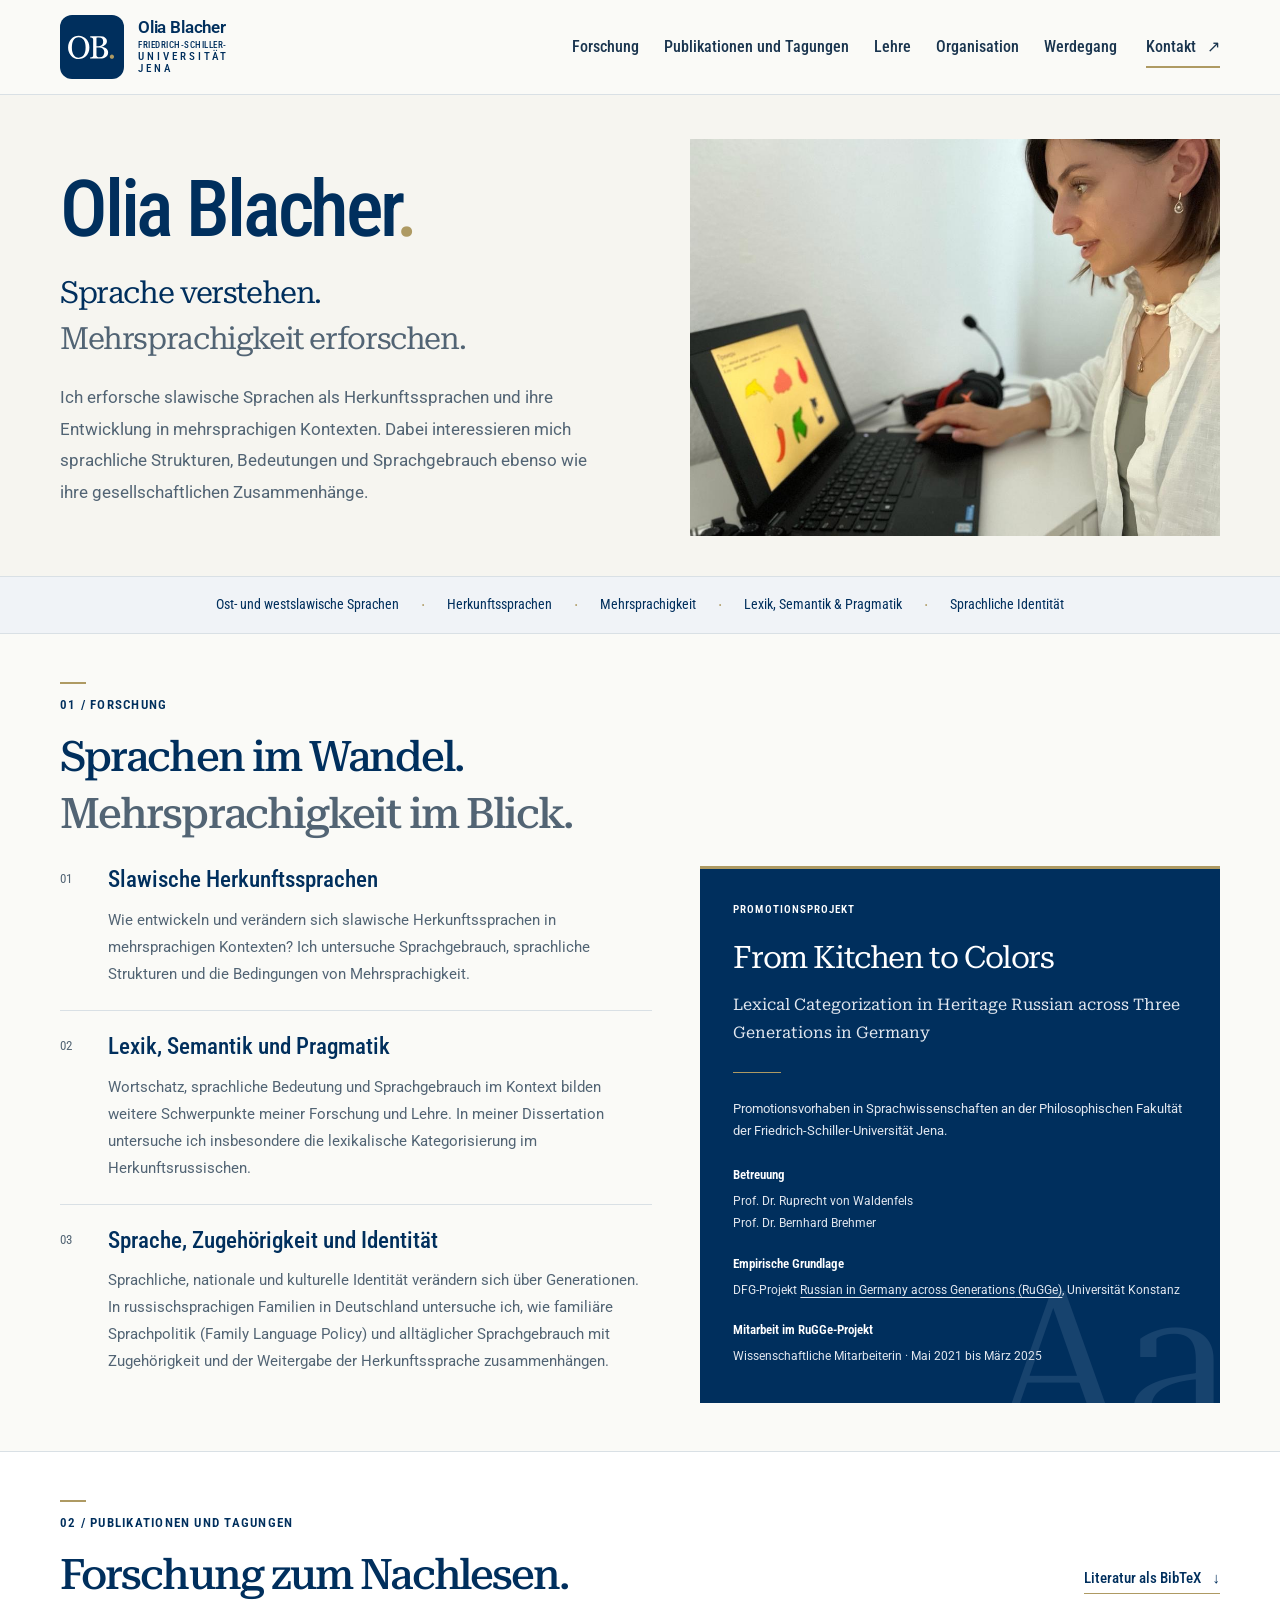
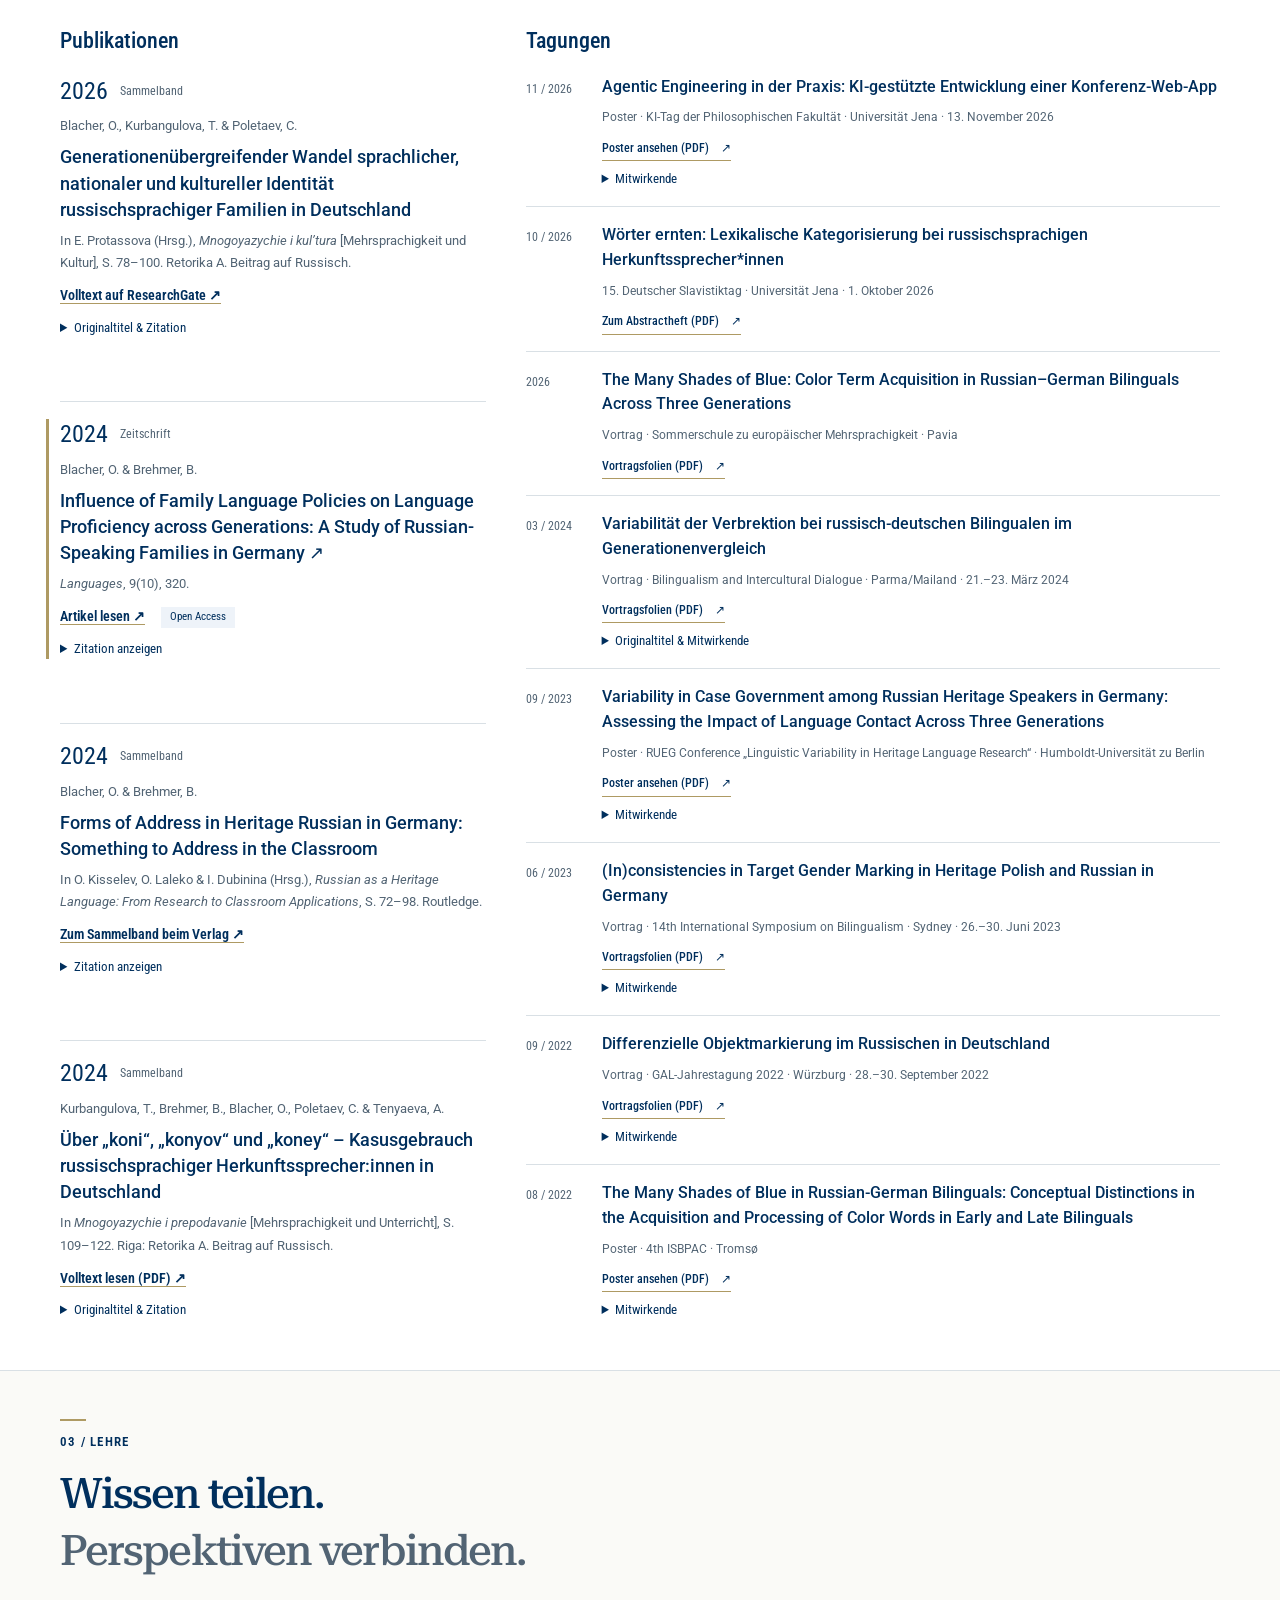
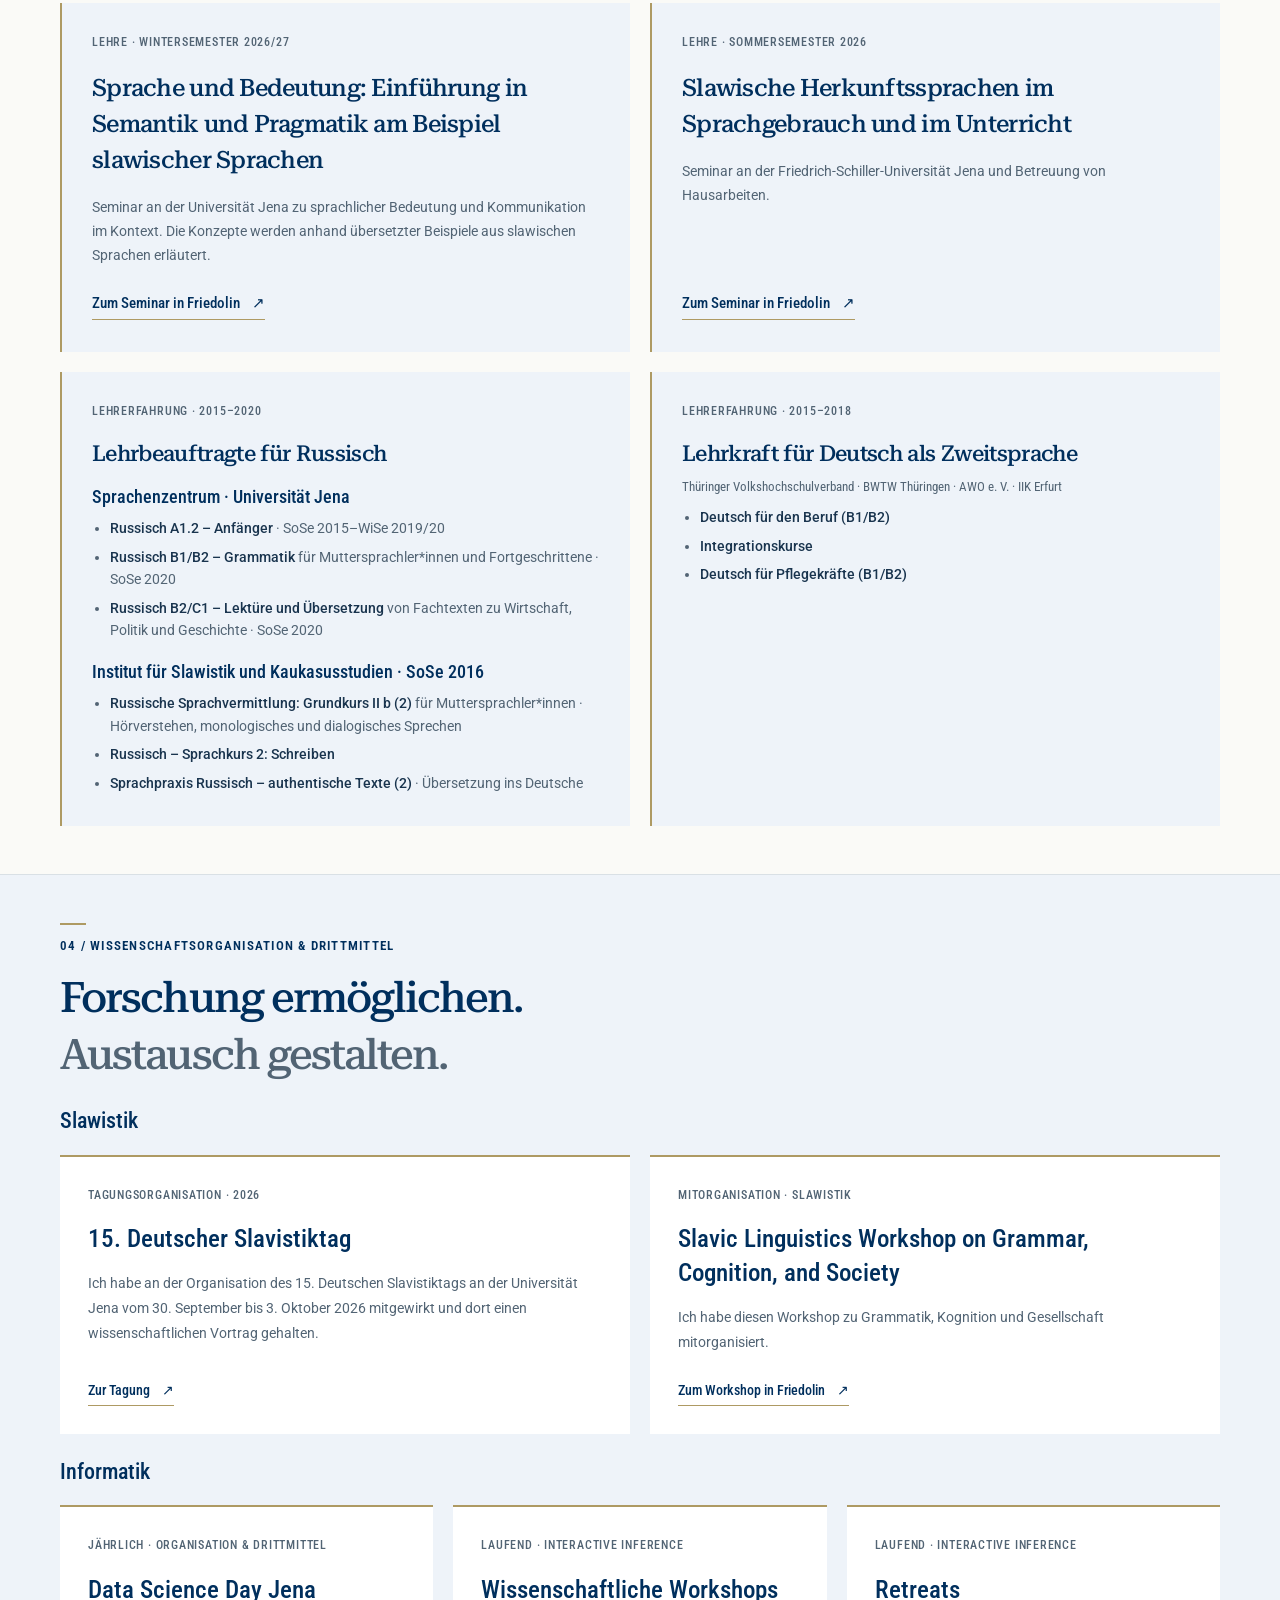
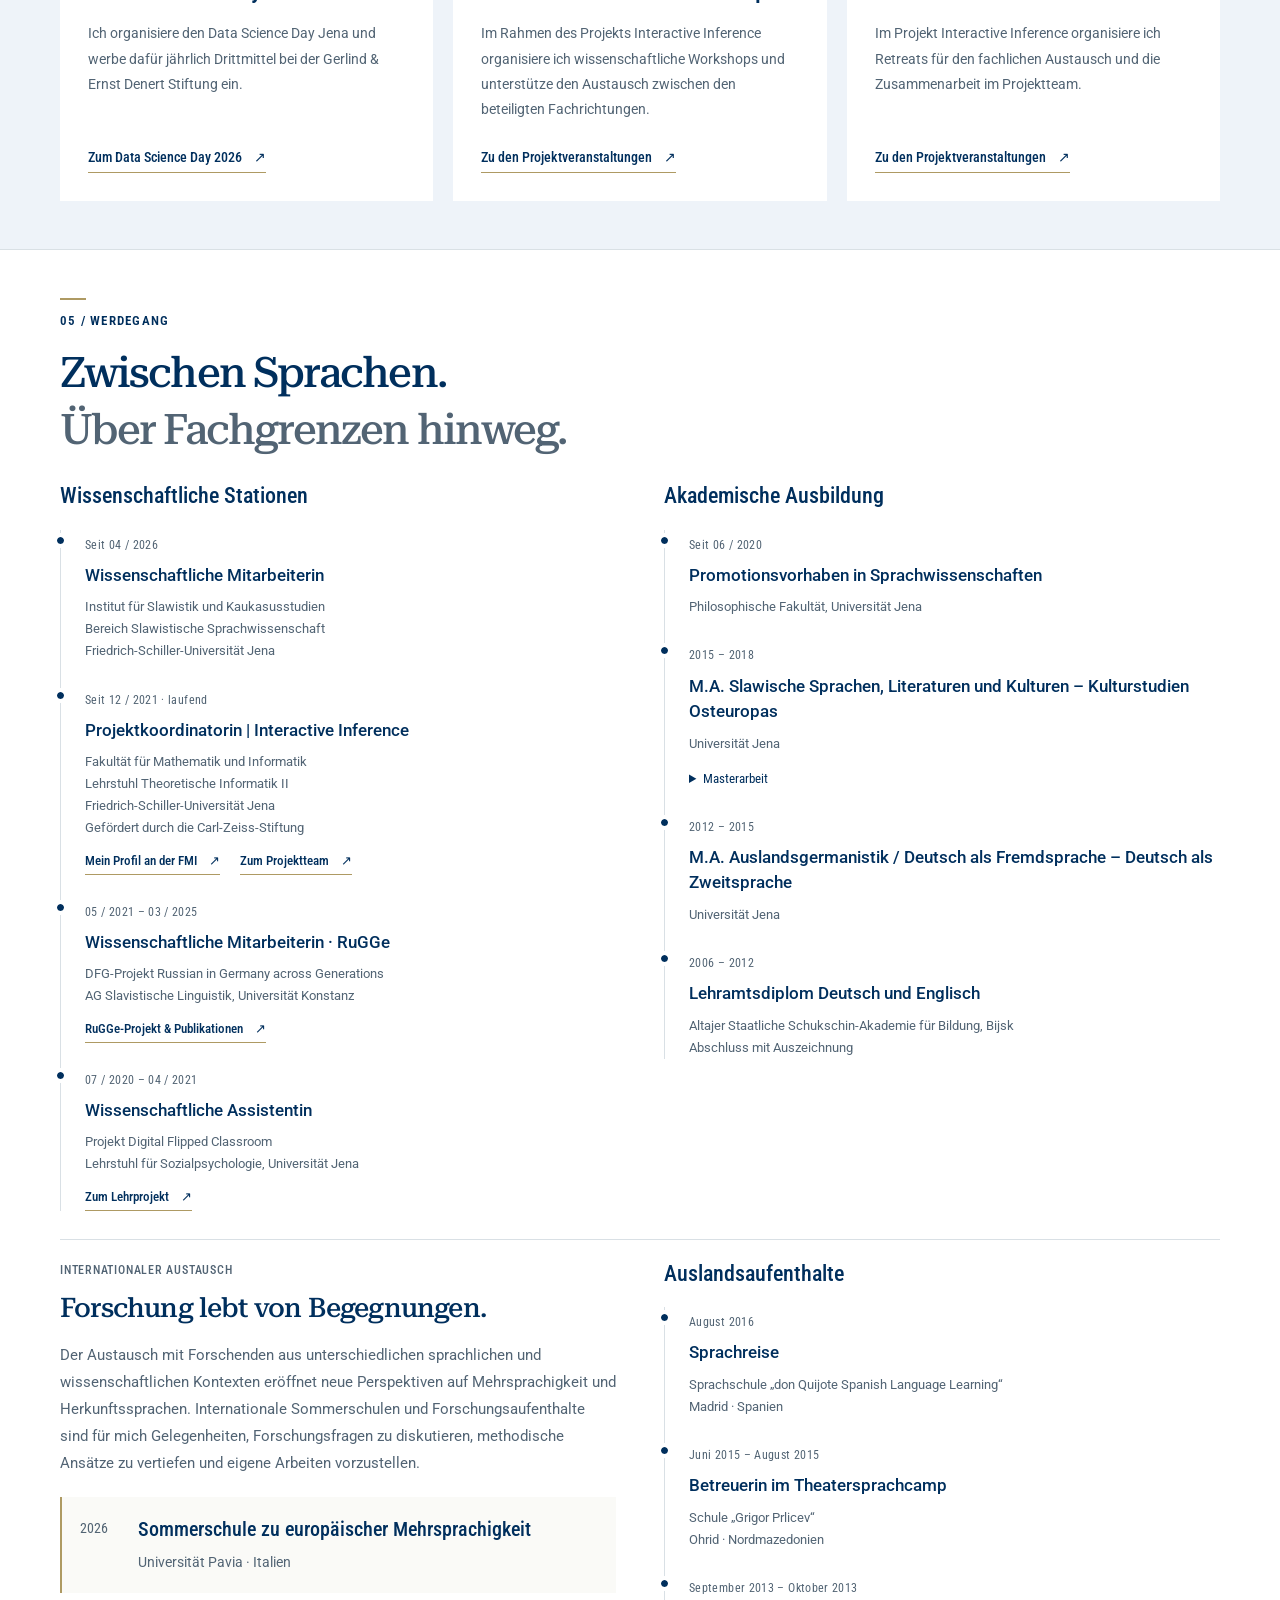
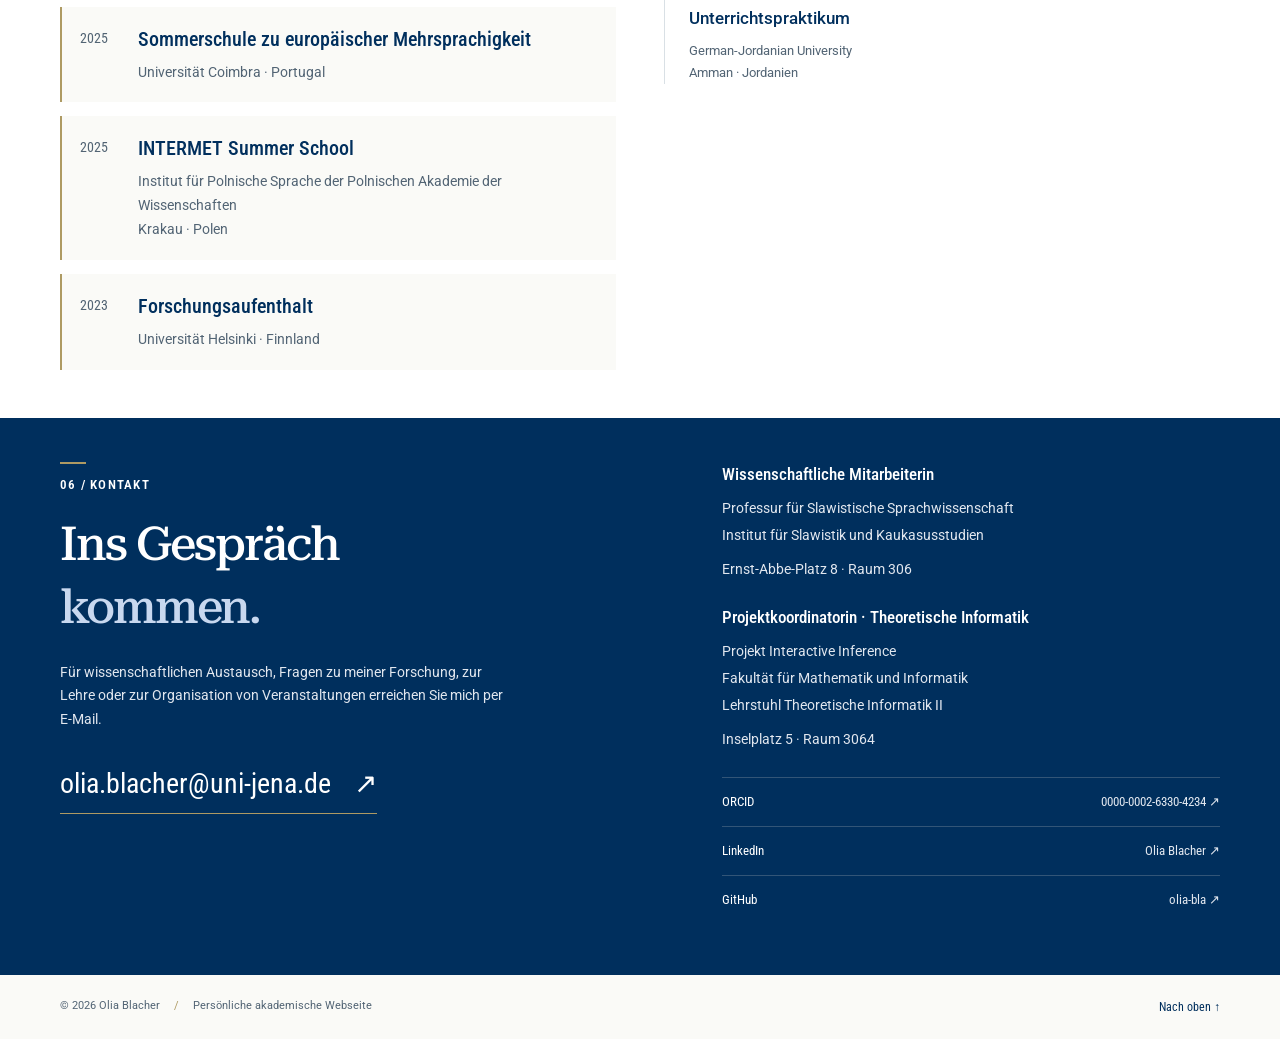
==== index.html @ 96770598 "Publish prepared academic website" ====
<!doctype html>
<html lang="de">
<head>
  <meta charset="utf-8">
  <meta name="viewport" content="width=device-width, initial-scale=1">
  <meta name="theme-color" content="#002f5d">
  <meta name="author" content="Olia Blacher">
  <meta name="application-name" content="Olia Blacher">
  <meta name="apple-mobile-web-app-title" content="Olia Blacher">
  <title>Olia Blacher | Slawistische Sprachwissenschaft</title>
  <meta name="description" content="Olia Blacher: wissenschaftliche Mitarbeiterin in der Slawistischen Sprachwissenschaft und Projektkoordinatorin für Interactive Inference am Lehrstuhl Theoretische Informatik II, Universität Jena.">
  <link rel="canonical" href="https://olia-bla.github.io/olia-blacher/">
  <meta property="og:type" content="website">
  <meta property="og:locale" content="de_DE">
  <meta property="og:url" content="https://olia-bla.github.io/olia-blacher/">
  <meta property="og:site_name" content="Olia Blacher">
  <meta property="og:title" content="Olia Blacher | Slawistische Sprachwissenschaft">
  <meta property="og:description" content="Forschung zu slawischen Herkunftssprachen und Mehrsprachigkeit. Wissenschaftliche Mitarbeiterin in der Slawistischen Sprachwissenschaft und Projektkoordinatorin für Interactive Inference an der Universität Jena.">
  <meta property="og:image" content="https://olia-bla.github.io/olia-blacher/assets/olia-blacher.jpg">
  <meta property="og:image:alt" content="Olia Blacher am Laptop">
  <meta property="og:image:width" content="1024">
  <meta property="og:image:height" content="768">
  <link rel="icon" href="assets/favicon.svg?v=ob-2" type="image/svg+xml" sizes="any">
  <link rel="icon" href="assets/icon-ob-192.png?v=ob-2" type="image/png" sizes="192x192">
  <link rel="apple-touch-icon" href="assets/apple-touch-icon-ob.png?v=ob-2" sizes="180x180">
  <link rel="manifest" href="site.webmanifest?v=ob-2">
  <link rel="preconnect" href="https://fonts.googleapis.com">
  <link rel="preconnect" href="https://fonts.gstatic.com" crossorigin>
  <link href="https://fonts.googleapis.com/css2?family=Roboto:wght@400;500;600;700&amp;family=Roboto+Condensed:wght@400;500;600;700&amp;family=Roboto+Serif:opsz,wght@8..144,400;8..144,500&amp;display=swap" rel="stylesheet">
  <link rel="stylesheet" href="assets/style.css?v=d28d96b8362f">
  <script type="application/ld+json">
  {
    "@context": "https://schema.org",
    "@type": "ProfilePage",
    "url": "https://olia-bla.github.io/olia-blacher/",
    "name": "Olia Blacher | Slawistische Sprachwissenschaft",
    "inLanguage": "de",
    "mainEntity": {
      "@type": "Person",
      "@id": "https://olia-bla.github.io/olia-blacher/#olia-blacher",
      "name": "Olia Blacher",
      "url": "https://olia-bla.github.io/olia-blacher/",
      "image": "https://olia-bla.github.io/olia-blacher/assets/olia-blacher.jpg",
      "jobTitle": ["Wissenschaftliche Mitarbeiterin in der Slawistischen Sprachwissenschaft", "Projektkoordinatorin für Interactive Inference am Lehrstuhl Theoretische Informatik II"],
      "description": "Forschung zu slawischen Herkunftssprachen und Mehrsprachigkeit sowie Projektkoordination bei Interactive Inference an der Universität Jena.",
      "worksFor": {
        "@type": "CollegeOrUniversity",
        "name": "Friedrich-Schiller-Universität Jena",
        "url": "https://www.uni-jena.de/"
      },
      "sameAs": [
        "https://orcid.org/0000-0002-6330-4234",
        "https://www.linkedin.com/in/olia-blacher-71b7a9239",
        "https://github.com/olia-bla"
      ]
    }
  }
  </script>
  <script src="assets/main.js?v=7ae062cb1254" defer></script>
</head>
<body>
  <a class="skip-link" href="#inhalt">Zum Inhalt springen</a>
  <header class="site-header">
    <div class="container header-inner">
      <a class="wordmark" href="#start" aria-label="Olia Blacher · Friedrich-Schiller-Universität Jena – Startseite">
        <span class="monogram" aria-hidden="true"><img src="assets/favicon.svg?v=ob-2" alt="" width="64" height="64"></span>
        <svg class="wordmark-text" xmlns="http://www.w3.org/2000/svg" viewBox="0 0 90 64" width="90" height="64" aria-hidden="true" focusable="false">
          <text class="wordmark-name" x="1" y="18" textLength="88" lengthAdjust="spacing">Olia Blacher</text>
          <text class="wordmark-caption wordmark-prefix" x="1" y="33" textLength="88" lengthAdjust="spacing">FRIEDRICH-SCHILLER-</text>
          <text class="wordmark-caption wordmark-university" x="1" y="45" textLength="88" lengthAdjust="spacing">UNIVERSITÄT</text>
          <text class="wordmark-caption wordmark-city" x="1" y="57">JENA</text>
        </svg>
      </a>
      <button class="menu-toggle" aria-expanded="false" aria-controls="navigation" hidden>
        <span>Menü</span><span class="menu-lines" aria-hidden="true"></span>
      </button>
      <nav id="navigation" aria-label="Hauptnavigation">
        <a href="#forschung">Forschung</a>
        <a href="#publikationen">Publikationen und Tagungen</a>
        <a href="#lehre">Lehre</a>
        <a href="#organisation">Organisation</a>
        <a href="#werdegang">Werdegang</a>
        <a class="nav-contact" href="#kontakt">Kontakt <span aria-hidden="true">↗</span></a>
      </nav>
    </div>
  </header>

  <main id="inhalt">
    <section class="hero-section" id="start" aria-labelledby="hero-heading">
      <div class="hero container">
        <div class="hero-copy">
          <h1 id="hero-heading">Olia Blacher<span class="name-dot" aria-hidden="true">.</span></h1>
          <p class="hero-title">Sprache verstehen.<br><span>Mehrsprachigkeit erforschen.</span></p>
          <p class="hero-intro">Ich erforsche slawische Sprachen als Herkunftssprachen und ihre Entwicklung in mehrsprachigen Kontexten. Dabei interessieren mich sprachliche Strukturen, Bedeutungen und Sprachgebrauch ebenso wie ihre gesellschaftlichen Zusammenhänge.</p>
        </div>
        <figure class="profile-figure">
          <img class="profile-photo" src="assets/olia-blacher.jpg" alt="Olia Blacher am Laptop" width="1024" height="768" decoding="async" fetchpriority="high">
        </figure>
      </div>
    </section>

    <div class="topic-band" aria-label="Forschungsschwerpunkte"><div class="container"><span class="topic-keyword">Ost- und westslawische Sprachen<span class="topic-separator" aria-hidden="true">·</span></span><span class="topic-keyword">Herkunftssprachen<span class="topic-separator" aria-hidden="true">·</span></span><span class="topic-keyword">Mehrsprachigkeit<span class="topic-separator" aria-hidden="true">·</span></span><span class="topic-keyword">Lexik, Semantik &amp; Pragmatik<span class="topic-separator" aria-hidden="true">·</span></span><span class="topic-keyword">Sprachliche Identität</span></div></div>

    <section class="section container" id="forschung" aria-labelledby="research-heading">
      <div class="section-heading"><p class="eyebrow">01 / Forschung</p><h2 id="research-heading">Sprachen im Wandel.<br><em>Mehrsprachigkeit im Blick.</em></h2></div>
      <div class="research-grid">
        <div class="research-topics">
          <article class="research-topic"><span class="topic-number" aria-hidden="true">01</span><div><h3>Slawische Herkunftssprachen</h3><p>Wie entwickeln und verändern sich slawische Herkunftssprachen in mehrsprachigen Kontexten? Ich untersuche Sprachgebrauch, sprachliche Strukturen und die Bedingungen von Mehrsprachigkeit.</p></div></article>
          <article class="research-topic"><span class="topic-number" aria-hidden="true">02</span><div><h3>Lexik, Semantik und Pragmatik</h3><p>Wortschatz, sprachliche Bedeutung und Sprachgebrauch im Kontext bilden weitere Schwerpunkte meiner Forschung und Lehre. In meiner Dissertation untersuche ich insbesondere die lexikalische Kategorisierung im Herkunftsrussischen.</p></div></article>
          <article class="research-topic"><span class="topic-number" aria-hidden="true">03</span><div><h3>Sprache, Zugehörigkeit und Identität</h3><p>Sprachliche, nationale und kulturelle Identität verändern sich über Generationen. In russischsprachigen Familien in Deutschland untersuche ich, wie familiäre Sprachpolitik (<span lang="en">Family Language Policy</span>) und alltäglicher Sprachgebrauch mit Zugehörigkeit und der Weitergabe der Herkunftssprache zusammenhängen.</p></div></article>
        </div>
        <aside class="dissertation" aria-labelledby="dissertation-heading">
          <p class="eyebrow">Promotionsprojekt</p>
          <h3 id="dissertation-heading" lang="en">From Kitchen to Colors</h3>
          <p class="dissertation-subtitle" lang="en">Lexical Categorization in Heritage Russian across Three Generations in Germany</p>
          <div class="dissertation-rule" aria-hidden="true"></div>
          <p>Promotionsvorhaben in Sprachwissenschaften an der Philosophischen Fakultät der Friedrich-Schiller-Universität Jena.</p>
          <dl><dt>Betreuung</dt><dd>Prof. Dr. Ruprecht von Waldenfels<br>Prof. Dr. Bernhard Brehmer</dd><dt>Empirische Grundlage</dt><dd>DFG-Projekt <a href="https://rugge.uni-konstanz.de/"><span lang="en">Russian in Germany across Generations</span> (RuGGe)</a>, Universität Konstanz</dd><dt>Mitarbeit im RuGGe-Projekt</dt><dd>Wissenschaftliche Mitarbeiterin · Mai 2021 bis März 2025</dd></dl>
          <span class="dissertation-mark" aria-hidden="true">Aa</span>
        </aside>
      </div>
    </section>

    <section class="publication-section" id="publikationen" aria-labelledby="publications-heading">
      <div class="container section">
        <div class="section-heading heading-with-link"><div><p class="eyebrow">02 / Publikationen und Tagungen</p><h2 id="publications-heading">Forschung zum Nachlesen.</h2></div><div class="publication-resources"><a class="text-link" href="assets/publikationen.bib" download>Literatur als BibTeX <span aria-hidden="true">↓</span></a></div></div>
        <div class="publications-conferences-grid">
          <section class="publication-column" aria-labelledby="publication-list-heading">
            <h3 class="list-heading" id="publication-list-heading">Publikationen</h3>
            <div class="publication-list">
              <article class="publication"><div class="publication-year">2026<span>Sammelband</span></div><div class="publication-body"><p class="publication-authors">Blacher, O., Kurbangulova, T. &amp; Poletaev, C.</p><h4 lang="de">Generationenübergreifender Wandel sprachlicher, nationaler und kultureller Identität russischsprachiger Familien in Deutschland</h4><p class="publication-venue">In E. Protassova (Hrsg.), <cite lang="ru-Latn">Mnogoyazychie i kul’tura</cite> [Mehrsprachigkeit und Kultur], S. 78–100. Retorika A. Beitrag auf Russisch.</p><div class="publication-actions"><a class="doi-link" href="https://www.researchgate.net/publication/[base64]">Volltext auf ResearchGate <span aria-hidden="true">↗</span></a></div><details><summary>Originaltitel &amp; Zitation</summary><p>Blacher, O., Kurbangulova, T., &amp; Poletaev, C. (2026). <span lang="ru-Latn">Mezhpokolencheskaya transformatsiya yazykovoy, natsional’noy i kul’turnoy identichnosti russkoyazychnykh semey v Germanii.</span> In E. Protassova (Hrsg.), <cite lang="ru-Latn">Mnogoyazychie i kul’tura</cite> (S. 78–100). Retorika A.</p></details></div></article>
              <article class="publication publication-featured"><div class="publication-year">2024<span>Zeitschrift</span></div><div class="publication-body"><p class="publication-authors">Blacher, O. &amp; Brehmer, B.</p><h4 lang="en"><a href="https://doi.org/10.3390/languages9100320">Influence of Family Language Policies on Language Proficiency across Generations: A Study of Russian-Speaking Families in Germany <span class="external-arrow" aria-hidden="true">↗</span></a></h4><p class="publication-venue"><cite>Languages</cite>, 9(10), 320.</p><div class="publication-actions"><a class="doi-link" href="https://doi.org/10.3390/languages9100320">Artikel lesen <span aria-hidden="true">↗</span></a><span class="publication-tag">Open Access</span></div><details><summary>Zitation anzeigen</summary><p>Blacher, O., &amp; Brehmer, B. (2024). Influence of Family Language Policies on Language Proficiency across Generations: A Study of Russian-Speaking Families in Germany. <cite>Languages, 9</cite>(10), 320. https://doi.org/10.3390/languages9100320</p></details></div></article>
              <article class="publication"><div class="publication-year">2024<span>Sammelband</span></div><div class="publication-body"><p class="publication-authors">Blacher, O. &amp; Brehmer, B.</p><h4 lang="en">Forms of Address in Heritage Russian in Germany: Something to Address in the Classroom</h4><p class="publication-venue">In O. Kisselev, O. Laleko &amp; I. Dubinina (Hrsg.), <cite lang="en">Russian as a Heritage Language: From Research to Classroom Applications</cite>, S. 72–98. Routledge.</p><div class="publication-actions"><a class="doi-link" href="https://doi.org/10.4324/9781003380276">Zum Sammelband beim Verlag <span aria-hidden="true">↗</span></a></div><details><summary>Zitation anzeigen</summary><p>Blacher, O., &amp; Brehmer, B. (2024). Forms of Address in Heritage Russian in Germany: Something to Address in the Classroom. In O. Kisselev, O. Laleko &amp; I. Dubinina (Hrsg.), <cite>Russian as a Heritage Language: From Research to Classroom Applications</cite> (S. 72–98). Routledge.</p></details></div></article>
              <article class="publication"><div class="publication-year">2024<span>Sammelband</span></div><div class="publication-body"><p class="publication-authors">Kurbangulova, T., Brehmer, B., Blacher, O., Poletaev, C. &amp; Tenyaeva, A.</p><h4>Über „koni“, „konyov“ und „koney“ – Kasusgebrauch russischsprachiger Herkunftssprecher:innen in Deutschland</h4><p class="publication-venue">In <cite>Mnogoyazychie i prepodavanie</cite> [Mehrsprachigkeit und Unterricht], S. 109–122. Riga: Retorika A. Beitrag auf Russisch.</p><div class="publication-actions"><a class="doi-link" href="https://tuhat.helsinki.fi/ws/portalfiles/portal/525200618/_.pdf#page=111">Volltext lesen (PDF) <span aria-hidden="true">↗</span></a></div><details><summary>Originaltitel &amp; Zitation</summary><p>Kurbangulova, T., Brehmer, B., Blacher, O., Poletaev, C., &amp; Tenyaeva, A. (2024). <span lang="ru-Latn">O koni, konyov i koney – ispol’zovanie padezhey russkoyazychnymi eritazhnikami v Germanii.</span> In P. Gelfreikh, M. Niznik, E. Protassova &amp; A. Fedorincik (Hrsg.), <cite>Mnogoyazychie i prepodavanie</cite> (S. 109–122). Riga: Retorika A.</p></details></div></article>
            </div>
          </section>
          <section class="conference-contributions" id="tagungen" aria-labelledby="conferences-heading"><h3 class="list-heading" id="conferences-heading">Tagungen</h3><ol class="talk-list">
            <li><time datetime="2026-11-13">11 / 2026</time><div><h4><span lang="en">Agentic Engineering</span> in der Praxis: KI-gestützte Entwicklung einer Konferenz-Web-App</h4><p>Poster · KI-Tag der Philosophischen Fakultät · Universität Jena · 13. November 2026</p><a class="text-link" href="assets/poster-agentic-engineering-2026.pdf">Poster ansehen (PDF) <span aria-hidden="true">↗</span></a><details><summary>Mitwirkende</summary><p>Olia Blacher &amp; Ruprecht von Waldenfels</p></details></div></li>
            <li><time datetime="2026-10-01">10 / 2026</time><div><h4>Wörter ernten: Lexikalische Kategorisierung bei russischsprachigen Herkunftssprecher*innen</h4><p>15. Deutscher Slavistiktag · Universität Jena · 1. Oktober 2026</p><a class="text-link" href="https://www.gw.uni-jena.de/phifakmedia/199683/book-of-abstracts-2026.pdf">Zum Abstractheft (PDF) <span aria-hidden="true">↗</span></a></div></li>
            <li id="vortrag-pavia-2026"><time datetime="2026">2026</time><div><h4 lang="en">The Many Shades of Blue: Color Term Acquisition in Russian–German Bilinguals Across Three Generations</h4><p>Vortrag · Sommerschule zu europäischer Mehrsprachigkeit · Pavia</p><a class="text-link" href="assets/slides-blue-shades-pavia-2026.pdf">Vortragsfolien (PDF) <span aria-hidden="true">↗</span></a></div></li>
            <li><time datetime="2024-03">03 / 2024</time><div><h4>Variabilität der Verbrektion bei russisch-deutschen Bilingualen im Generationenvergleich</h4><p>Vortrag · Bilingualism and Intercultural Dialogue · Parma/Mailand · 21.–23. März 2024</p><a class="text-link" href="assets/slides-case-government-2024.pdf">Vortragsfolien (PDF) <span aria-hidden="true">↗</span></a><details><summary>Originaltitel &amp; Mitwirkende</summary><p lang="ru">Вариативность в глагольном управлении среди русско-немецких билингвов в межпоколенческом сравнении</p><p>Olia Blacher, Bernhard Brehmer, Tatjana Kurbangulova, Chingiz Poletaev &amp; Anastasiia Teniaeva</p></details></div></li>
            <li><time datetime="2023-09">09 / 2023</time><div><h4 lang="en">Variability in Case Government among Russian Heritage Speakers in Germany: Assessing the Impact of Language Contact Across Three Generations</h4><p>Poster · RUEG Conference „Linguistic Variability in Heritage Language Research“ · Humboldt-Universität zu Berlin</p><a class="text-link" href="assets/poster-rueg-2023.pdf">Poster ansehen (PDF) <span aria-hidden="true">↗</span></a><details><summary>Mitwirkende</summary><p>Olia Blacher, Bernhard Brehmer, Tatjana Kurbangulova, Chingiz Poletaev &amp; Anastasiia Teniaeva</p></details></div></li>
            <li><time datetime="2023-06">06 / 2023</time><div><h4 lang="en">(In)consistencies in Target Gender Marking in Heritage Polish and Russian in Germany</h4><p>Vortrag · 14th International Symposium on Bilingualism · Sydney · 26.–30. Juni 2023</p><a class="text-link" href="assets/slides-gender-isb14-2023.pdf">Vortragsfolien (PDF) <span aria-hidden="true">↗</span></a><details><summary>Mitwirkende</summary><p>Bernhard Brehmer, Olia Blacher &amp; Tatjana Kurbangulova</p></details></div></li>
            <li><time datetime="2022-09">09 / 2022</time><div><h4>Differenzielle Objektmarkierung im Russischen in Deutschland</h4><p>Vortrag · GAL-Jahrestagung 2022 · Würzburg · 28.–30. September 2022</p><a class="text-link" href="assets/slides-dom-2022.pdf">Vortragsfolien (PDF) <span aria-hidden="true">↗</span></a><details><summary>Mitwirkende</summary><p>Olia Blacher, Tatjana Kurbangulova &amp; Bernhard Brehmer</p></details></div></li>
            <li><time datetime="2022-08">08 / 2022</time><div><h4 lang="en">The Many Shades of Blue in Russian-German Bilinguals: Conceptual Distinctions in the Acquisition and Processing of Color Words in Early and Late Bilinguals</h4><p>Poster · 4th ISBPAC · Tromsø</p><a class="text-link" href="assets/poster-blue-isbpac-2022.pdf">Poster ansehen (PDF) <span aria-hidden="true">↗</span></a><details><summary>Mitwirkende</summary><p>Olia Blacher &amp; Bernhard Brehmer</p></details></div></li>
          </ol></section>
        </div>
      </div>
    </section>

    <section class="section container" id="lehre" aria-labelledby="teaching-heading">
      <div class="section-heading"><p class="eyebrow">03 / Lehre</p><h2 id="teaching-heading">Wissen teilen.<br><em>Perspektiven verbinden.</em></h2></div>
      <div class="teaching-grid">
        <article class="teaching-card"><span class="small-label">Lehre · Wintersemester 2026/27</span><h3>Sprache und Bedeutung: Einführung in Semantik und Pragmatik am Beispiel slawischer Sprachen</h3><p>Seminar an der Universität Jena zu sprachlicher Bedeutung und Kommunikation im Kontext. Die Konzepte werden anhand übersetzter Beispiele aus slawischen Sprachen erläutert.</p><a class="text-link" href="https://friedolin.uni-jena.de/qisserver/rds?state=verpublish&amp;status=init&amp;vmfile=no&amp;publishid=258380&amp;moduleCall=webInfo&amp;publishConfFile=webInfo&amp;publishSubDir=veranstaltung">Zum Seminar in Friedolin <span aria-hidden="true">↗</span></a></article>
        <article class="teaching-card"><span class="small-label">Lehre · Sommersemester 2026</span><h3>Slawische Herkunftssprachen im Sprachgebrauch und im Unterricht</h3><p>Seminar an der Friedrich-Schiller-Universität Jena und Betreuung von Hausarbeiten.</p><a class="text-link" href="https://friedolin.uni-jena.de/qisserver/rds?state=verpublish&amp;status=init&amp;vmfile=no&amp;publishid=251770&amp;moduleCall=webInfo&amp;publishConfFile=webInfo&amp;publishSubDir=veranstaltung">Zum Seminar in Friedolin <span aria-hidden="true">↗</span></a></article>
        <article class="teaching-card teaching-history-card" aria-labelledby="teaching-history-heading">
          <span class="small-label">Lehrerfahrung · 2015–2020</span>
          <h3 id="teaching-history-heading">Lehrbeauftragte für Russisch</h3>
          <div class="teaching-history-groups">
            <section class="teaching-history-group" aria-labelledby="teaching-language-center-heading">
              <h4 id="teaching-language-center-heading">Sprachenzentrum · Universität Jena</h4>
              <ul class="teaching-course-topics">
                <li><strong>Russisch A1.2 – Anfänger</strong> · SoSe 2015–WiSe 2019/20</li>
                <li><strong>Russisch B1/B2 – Grammatik</strong> für Muttersprachler*innen und Fortgeschrittene · SoSe 2020</li>
                <li><strong>Russisch B2/C1 – Lektüre und Übersetzung</strong> von Fachtexten zu Wirtschaft, Politik und Geschichte · SoSe 2020</li>
              </ul>
            </section>
            <section class="teaching-history-group" aria-labelledby="teaching-slavistics-history-heading">
              <h4 id="teaching-slavistics-history-heading">Institut für Slawistik und Kaukasusstudien · SoSe 2016</h4>
              <ul class="teaching-course-topics">
                <li><strong>Russische Sprachvermittlung: Grundkurs II b (2)</strong> für Muttersprachler*innen · Hörverstehen, monologisches und dialogisches Sprechen</li>
                <li><strong>Russisch – Sprachkurs 2: Schreiben</strong></li>
                <li><strong>Sprachpraxis Russisch – authentische Texte (2)</strong> · Übersetzung ins Deutsche</li>
              </ul>
            </section>
          </div>
        </article>
        <article class="teaching-card teaching-history-card" aria-labelledby="teaching-german-history-heading">
          <span class="small-label">Lehrerfahrung · 2015–2018</span>
          <h3 id="teaching-german-history-heading">Lehrkraft für Deutsch als Zweitsprache</h3>
          <p class="teaching-providers">Thüringer Volkshochschulverband · BWTW Thüringen · AWO e. V. · IIK Erfurt</p>
          <ul class="teaching-course-topics">
            <li><strong>Deutsch für den Beruf (B1/B2)</strong></li>
            <li><strong>Integrationskurse</strong></li>
            <li><strong>Deutsch für Pflegekräfte (B1/B2)</strong></li>
          </ul>
        </article>
      </div>
    </section>

    <section class="organization-section" id="organisation" aria-labelledby="organization-heading"><div class="section container">
      <div class="section-heading"><p class="eyebrow">04 / Wissenschaftsorganisation &amp; Drittmittel</p><h2 id="organization-heading">Forschung ermöglichen.<br><em>Austausch gestalten.</em></h2></div>
      <section class="organization-group" aria-labelledby="organization-slavistics-heading">
        <h3 class="list-heading" id="organization-slavistics-heading">Slawistik</h3>
        <div class="organization-grid">
          <article class="organization-card"><span class="small-label">Tagungsorganisation · 2026</span><h4>15. Deutscher Slavistiktag</h4><p>Ich habe an der Organisation des 15. Deutschen Slavistiktags an der Universität Jena vom 30. September bis 3. Oktober 2026 mitgewirkt und dort einen wissenschaftlichen Vortrag gehalten.</p><a class="text-link" href="https://www.gw.uni-jena.de/52745/15-slavistiktag-2026">Zur Tagung <span aria-hidden="true">↗</span></a></article>
          <article class="organization-card"><span class="small-label">Mitorganisation · Slawistik</span><h4 lang="en">Slavic Linguistics Workshop on Grammar, Cognition, and Society</h4><p>Ich habe diesen Workshop zu Grammatik, Kognition und Gesellschaft mitorganisiert.</p><a class="text-link" href="https://friedolin.uni-jena.de/qisserver/rds?state=verpublish&amp;status=init&amp;vmfile=no&amp;publishid=261346&amp;moduleCall=webInfo&amp;publishConfFile=webInfo&amp;publishSubDir=veranstaltung">Zum Workshop in Friedolin <span aria-hidden="true">↗</span></a></article>
        </div>
      </section>
      <section class="organization-group" aria-labelledby="organization-informatics-heading">
        <h3 class="list-heading" id="organization-informatics-heading">Informatik</h3>
        <div class="organization-grid">
          <article class="organization-card"><span class="small-label">Jährlich · Organisation &amp; Drittmittel</span><h4>Data Science Day Jena</h4><p>Ich organisiere den Data Science Day Jena und werbe dafür jährlich Drittmittel bei der Gerlind &amp; Ernst Denert Stiftung ein.</p><a class="text-link" href="https://inference.uni-jena.de/events/dsd2026/">Zum Data Science Day 2026 <span aria-hidden="true">↗</span></a></article>
          <article class="organization-card"><span class="small-label">Laufend · Interactive Inference</span><h4>Wissenschaftliche Workshops</h4><p>Im Rahmen des Projekts <span lang="en">Interactive Inference</span> organisiere ich wissenschaftliche Workshops und unterstütze den Austausch zwischen den beteiligten Fachrichtungen.</p><a class="text-link" href="https://inference.uni-jena.de/events/">Zu den Projektveranstaltungen <span aria-hidden="true">↗</span></a></article>
          <article class="organization-card"><span class="small-label">Laufend · Interactive Inference</span><h4>Retreats</h4><p>Im Projekt <span lang="en">Interactive Inference</span> organisiere ich Retreats für den fachlichen Austausch und die Zusammenarbeit im Projektteam.</p><a class="text-link" href="https://inference.uni-jena.de/events/">Zu den Projektveranstaltungen <span aria-hidden="true">↗</span></a></article>
        </div>
      </section>
    </div></section>

    <section class="career-section" id="werdegang" aria-labelledby="career-heading"><div class="section container">
      <div class="section-heading"><p class="eyebrow">05 / Werdegang</p><h2 id="career-heading">Zwischen Sprachen.<br><em>Über Fachgrenzen hinweg.</em></h2></div>
      <div class="career-grid">
        <div><h3 class="list-heading">Wissenschaftliche Stationen</h3><ol class="timeline">
          <li><span class="timeline-date">Seit 04 / 2026</span><h4>Wissenschaftliche Mitarbeiterin</h4><p>Institut für Slawistik und Kaukasusstudien<br>Bereich Slawistische Sprachwissenschaft<br>Friedrich-Schiller-Universität Jena</p></li>
          <li><span class="timeline-date">Seit 12 / 2021 · laufend</span><h4>Projektkoordinatorin | <span lang="en">Interactive Inference</span></h4><p>Fakultät für Mathematik und Informatik<br>Lehrstuhl Theoretische Informatik II<br>Friedrich-Schiller-Universität Jena<br>Gefördert durch die Carl-Zeiss-Stiftung</p><div class="career-links"><a class="text-link" href="https://www.fmi.uni-jena.de/en/18326/olia-blacher">Mein Profil an der FMI <span aria-hidden="true">↗</span></a><a class="text-link" href="https://inference.uni-jena.de/people/">Zum Projektteam <span aria-hidden="true">↗</span></a></div></li>
          <li><span class="timeline-date">05 / 2021 – 03 / 2025</span><h4>Wissenschaftliche Mitarbeiterin · RuGGe</h4><p>DFG-Projekt <span lang="en">Russian in Germany across Generations</span><br>AG Slavistische Linguistik, Universität Konstanz</p><a class="text-link" href="https://rugge.uni-konstanz.de/?publications">RuGGe-Projekt &amp; Publikationen <span aria-hidden="true">↗</span></a></li>
          <li><span class="timeline-date">07 / 2020 – 04 / 2021</span><h4>Wissenschaftliche Assistentin</h4><p>Projekt Digital Flipped Classroom<br>Lehrstuhl für Sozialpsychologie, Universität Jena</p><a class="text-link" href="https://www.fsv.uni-jena.de/89452/lehrprojekt-digital-flipped-classroom">Zum Lehrprojekt <span aria-hidden="true">↗</span></a></li>
        </ol></div>
        <div><h3 class="list-heading">Akademische Ausbildung</h3><ol class="timeline">
          <li><span class="timeline-date">Seit 06 / 2020</span><h4>Promotionsvorhaben in Sprachwissenschaften</h4><p>Philosophische Fakultät, Universität Jena</p></li>
          <li><span class="timeline-date">2015 – 2018</span><h4>M.A. Slawische Sprachen, Literaturen und Kulturen – Kulturstudien Osteuropas</h4><p>Universität Jena</p><details><summary>Masterarbeit</summary><p>Anredeformen bei russischsprachigen Migranten in Deutschland.</p></details></li>
          <li><span class="timeline-date">2012 – 2015</span><h4>M.A. Auslandsgermanistik / Deutsch als Fremdsprache – Deutsch als Zweitsprache</h4><p>Universität Jena</p></li>
          <li><span class="timeline-date">2006 – 2012</span><h4>Lehramtsdiplom Deutsch und Englisch</h4><p>Altajer Staatliche Schukschin-Akademie für Bildung, Bijsk<br>Abschluss mit Auszeichnung</p></li>
        </ol></div>
      </div>
      <div class="international-experience-grid">
      <section class="international" aria-labelledby="international-heading">
        <p class="small-label">Internationaler Austausch</p>
        <h3 id="international-heading">Forschung lebt von Begegnungen.</h3>
        <p class="international-intro">Der Austausch mit Forschenden aus unterschiedlichen sprachlichen und wissenschaftlichen Kontexten eröffnet neue Perspektiven auf Mehrsprachigkeit und Herkunftssprachen. Internationale Sommerschulen und Forschungsaufenthalte sind für mich Gelegenheiten, Forschungsfragen zu diskutieren, methodische Ansätze zu vertiefen und eigene Arbeiten vorzustellen.</p>
        <ol class="international-list">
          <li><time datetime="2026">2026</time><div><h4>Sommerschule zu europäischer Mehrsprachigkeit</h4><p>Universität Pavia · Italien</p></div></li>
          <li><time datetime="2025">2025</time><div><h4>Sommerschule zu europäischer Mehrsprachigkeit</h4><p>Universität Coimbra · Portugal</p></div></li>
          <li><time datetime="2025">2025</time><div><h4><span lang="en">INTERMET Summer School</span></h4><p>Institut für Polnische Sprache der Polnischen Akademie der Wissenschaften<br>Krakau · Polen</p></div></li>
          <li><time datetime="2023">2023</time><div><h4>Forschungsaufenthalt</h4><p>Universität Helsinki · Finnland</p></div></li>
        </ol>
      </section>
      <section class="abroad-stays" aria-labelledby="abroad-stays-heading">
        <h3 class="list-heading" id="abroad-stays-heading">Auslandsaufenthalte</h3>
        <ol class="timeline">
          <li><span class="timeline-date"><time datetime="2016-08">August 2016</time></span><h4>Sprachreise</h4><p>Sprachschule „don Quijote Spanish Language Learning“<br>Madrid · Spanien</p></li>
          <li><span class="timeline-date"><time datetime="2015-06">Juni 2015</time> – <time datetime="2015-08">August 2015</time></span><h4>Betreuerin im Theatersprachcamp</h4><p>Schule „Grigor Prlicev“<br>Ohrid · Nordmazedonien</p></li>
          <li><span class="timeline-date"><time datetime="2013-09">September 2013</time> – <time datetime="2013-10">Oktober 2013</time></span><h4>Unterrichtspraktikum</h4><p><span lang="en">German-Jordanian University</span><br>Amman · Jordanien</p></li>
        </ol>
      </section>
      </div>
    </div></section>

    <section class="contact-section" id="kontakt" aria-labelledby="contact-heading"><div class="container contact-grid">
      <div><p class="eyebrow">06 / Kontakt</p><h2 id="contact-heading">Ins Gespräch<br><em>kommen.</em></h2><p>Für wissenschaftlichen Austausch, Fragen zu meiner Forschung, zur Lehre oder zur Organisation von Veranstaltungen erreichen Sie mich per E-Mail.</p><a class="contact-email" href="mailto:olia.blacher@uni-jena.de">olia.blacher@uni-jena.de <span aria-hidden="true">↗</span></a></div>
      <div class="contact-details">
        <div class="contact-location"><h3>Wissenschaftliche Mitarbeiterin</h3><p>Professur für Slawistische Sprachwissenschaft<br>Institut für Slawistik und Kaukasusstudien</p><address>Ernst-Abbe-Platz 8 · Raum 306</address></div>
        <div class="contact-location"><h3>Projektkoordinatorin · Theoretische Informatik</h3><p>Projekt <span lang="en">Interactive Inference</span><br>Fakultät für Mathematik und Informatik<br>Lehrstuhl Theoretische Informatik II</p><address>Inselplatz 5 · Raum 3064</address></div>
        <div class="profile-links"><a href="https://orcid.org/0000-0002-6330-4234"><span>ORCID</span><span>0000-0002-6330-4234 ↗</span></a><a href="https://www.linkedin.com/in/olia-blacher-71b7a9239"><span>LinkedIn</span><span>Olia Blacher ↗</span></a><a href="https://github.com/olia-bla"><span>GitHub</span><span>olia-bla ↗</span></a></div>
      </div>
    </div></section>
  </main>
  <footer class="site-footer"><div class="container"><p>© <span id="year">2026</span> Olia Blacher <span class="footer-separator" aria-hidden="true">/</span> Persönliche akademische Webseite</p><a href="#start">Nach oben <span aria-hidden="true">↑</span></a></div></footer>
</body>
</html>
---- assets/style.css ----
:root {
  --navy: #002f5d;
  --gold: #ae9a63;
  --blue: #648bc7;
  --ink: #19344e;
  --muted: #526474;
  --paper: #fafaf7;
  --white: #ffffff;
  --line: #d9e0e5;
  --pale-blue: #eef3f9;
  --sans: "Roboto", Arial, sans-serif;
  --condensed: "Roboto Condensed", "Arial Narrow", Arial, sans-serif;
  --serif: "Roboto Serif", Georgia, serif;
}

*, *::before, *::after { box-sizing: border-box; }
html { scroll-behavior: smooth; scroll-padding-top: 112px; }
body { margin: 0; background: var(--paper); color: var(--ink); font-family: var(--sans); font-size: 16px; line-height: 1.7; -webkit-font-smoothing: antialiased; }
::selection { background: var(--navy); color: white; }
a { color: inherit; text-underline-offset: .24em; text-decoration-thickness: 1px; }
a:hover { text-decoration-thickness: 2px; }
button { font: inherit; }
button, a, summary { -webkit-tap-highlight-color: transparent; }
:focus-visible { outline: 3px solid var(--blue); outline-offset: 5px; }
h1, h2, h3, h4, p, figure, ol, dl { margin: 0; }
h1, h2, h3, h4 { color: var(--navy); font-weight: 500; line-height: 1.25; }
p + p { margin-top: 1em; }
em { font-style: normal; }
.container { width: min(1160px, calc(100% - 80px)); margin-inline: auto; }
.section { padding-block: 48px; }
.skip-link { position: fixed; z-index: 100; top: 12px; left: 12px; padding: 12px 20px; background: var(--navy); color: white; transform: translateY(-180%); }
.skip-link:focus { transform: translateY(0); }
.site-header { position: sticky; top: 0; z-index: 20; background: var(--paper); border-bottom: 1px solid var(--line); }
.header-inner { display: flex; align-items: center; justify-content: space-between; gap: 24px; min-height: 94px; }
.wordmark { display: flex; align-items: center; gap: 13px; text-decoration: none; color: var(--navy); flex-shrink: 0; }
.monogram { display: block; width: 64px; height: 64px; flex-shrink: 0; }
.monogram img { display: block; width: 100%; height: 100%; }
.wordmark-text { display: block; width: 90px; height: 64px; overflow: visible; flex-shrink: 0; }
.wordmark-name { fill: var(--navy); font-family: var(--sans); font-size: 17px; font-weight: 600; }
.wordmark-caption { fill: var(--navy); font-family: var(--condensed); font-size: 11px; font-weight: 500; }
.wordmark-prefix { font-size: 9px; }
.wordmark-city { letter-spacing: 2px; }
nav { display: flex; align-items: center; gap: 25px; }
nav a { position: relative; padding-block: 10px; text-decoration: none; font-family: var(--condensed); font-size: 16px; font-weight: 500; white-space: nowrap; }
nav a::after { content: ""; position: absolute; inset: auto 0 3px; height: 2px; background: var(--gold); transform: scaleX(0); transform-origin: left; transition: transform 180ms; }
nav a:hover::after, nav a[aria-current="location"]::after { transform: scaleX(1); }
nav .nav-contact { margin-left: 4px; }
.nav-contact span { margin-left: 7px; }
.menu-toggle { align-items: center; gap: 12px; border: 1px solid var(--line); background: transparent; color: var(--navy); padding: 8px 12px; cursor: pointer; font-family: var(--condensed); }
.menu-lines { width: 17px; height: 10px; border-top: 1.5px solid; border-bottom: 1.5px solid; }
.menu-toggle[aria-expanded="true"] .menu-lines { height: 0; transform: rotate(-45deg); border-bottom: 0; }
.hero-section { background: #f6f5f0; color: var(--ink); }
.hero { display: grid; grid-template-columns: minmax(0, 1.1fr) minmax(0, 1fr); gap: 48px; align-items: center; padding-block: 44px 40px; }
.hero-copy { min-width: 0; }
.eyebrow { margin-bottom: 16px; color: var(--navy); font-family: var(--condensed); font-size: 13px; font-weight: 600; letter-spacing: .095em; text-transform: uppercase; }
.eyebrow::before { content: ""; display: block; width: 26px; height: 2px; margin-bottom: 10px; background: var(--gold); }
h1 { font-family: var(--condensed); font-size: clamp(58px, 5.7vw, 82px); line-height: 1.05; letter-spacing: -.04em; }
.hero h1 { color: var(--navy); font-size: clamp(64px, 6.2vw, 88px); }
.name-dot { color: var(--gold); }
.hero-title { margin-top: 20px; font-family: var(--serif); color: var(--navy); font-size: clamp(26px, 2.4vw, 34px); font-weight: 400; line-height: 1.5; letter-spacing: -.045em; }
.hero-title span { color: var(--muted); }
.hero-intro { max-width: 540px; margin-top: 20px; color: var(--muted); font-size: 17px; line-height: 1.85; }
.text-link { display: inline-flex; align-items: center; gap: 12px; color: var(--navy); font-family: var(--condensed); font-weight: 500; font-size: 15px; text-decoration: none; border-bottom: 1px solid var(--gold); padding-bottom: 2px; }
.text-link:hover { border-color: var(--navy); }
.profile-figure { min-width: 0; margin: 0; padding: 0; border: 0; background: transparent; box-shadow: none; }
.profile-photo { display: block; width: 100%; height: auto; border: 0; border-radius: 0; box-shadow: none; }
.topic-band { background: #f0f3f7; border-block: 1px solid var(--line); }
.topic-band .container { display: flex; flex-wrap: wrap; align-items: center; justify-content: center; gap: 8px 22px; padding-block: 16px; color: var(--navy); font-family: var(--condensed); font-size: 14px; }
.topic-keyword { display: inline-flex; align-items: center; gap: 22px; white-space: nowrap; }
.topic-separator { color: var(--gold); font-size: 18px; line-height: 1; }
.section-heading { margin-bottom: 24px; }
.section-heading .eyebrow { margin-bottom: 12px; }
h2 { font-family: var(--serif); font-size: clamp(30px, 3.3vw, 43px); line-height: 1.35; letter-spacing: -.045em; }
h2 em { color: var(--muted); }
.research-grid { display: grid; grid-template-columns: 1.14fr 1fr; gap: 48px; align-items: start; }
.research-topic { display: grid; grid-template-columns: 28px 1fr; gap: 20px; padding-block: 22px; border-top: 1px solid var(--line); }
.research-topic:first-child { padding-top: 0; border-top: none; }
.research-topic:last-child { padding-bottom: 0; }
.topic-number { margin-top: 2px; color: var(--muted); font-family: var(--condensed); font-size: 13px; }
.research-topic h3 { font-family: var(--condensed); font-size: 23px; }
.research-topic p { margin-top: 12px; color: var(--muted); font-size: 15px; line-height: 1.8; }
.dissertation { position: relative; overflow: hidden; background: var(--navy); color: white; padding: 32px 33px 35px; border-top: 3px solid var(--gold); }
.dissertation .eyebrow { color: white; font-size: 11px; }
.dissertation .eyebrow::before { content: none; }
.dissertation h3 { position: relative; color: white; font-family: var(--serif); font-size: 31px; font-weight: 400; letter-spacing: -.045em; line-height: 1.4; }
.dissertation-subtitle { position: relative; margin-top: 12px; color: #e1e7ef; font-family: var(--serif); font-size: 16px; line-height: 1.75; }
.dissertation-rule { position: relative; width: 48px; height: 1px; background: var(--gold); margin-block: 25px; }
.dissertation > p:not([class]) { position: relative; color: #e1e7ef; font-size: 13px; }
.dissertation dl { position: relative; z-index: 1; margin-top: 22px; font-size: 12px; }
.dissertation dt { margin-top: 18px; margin-bottom: 5px; color: white; font-family: var(--condensed); font-size: 13px; font-weight: 600; }
.dissertation dd { margin-left: 0; color: #e1e7ef; line-height: 1.8; }
.dissertation-mark { position: absolute; right: -12px; bottom: -62px; color: #17436e; font-family: var(--serif); font-size: 200px; line-height: 1; pointer-events: none; }
.publication-section { background: white; border-block: 1px solid var(--line); }
.publications-conferences-grid { display: grid; grid-template-columns: minmax(0, .76fr) minmax(0, 1.24fr); gap: 40px; align-items: stretch; }
.publication-column { min-width: 0; }
.heading-with-link { display: flex; align-items: end; justify-content: space-between; gap: 30px; }
.heading-with-link > .text-link { flex-shrink: 0; margin-bottom: 9px; }
.publication-resources { display: flex; flex-direction: column; align-items: flex-start; gap: 12px; flex-shrink: 0; margin-bottom: 9px; }
.publication { display: grid; grid-template-columns: 1fr; gap: 10px; padding-block: 16px; border-top: 1px solid var(--line); }
.publication:first-child { padding-top: 0; border-top: none; }
.publication:last-child { padding-bottom: 0; }
.publication-year { display: flex; align-items: center; gap: 12px; padding-top: 2px; color: var(--navy); font-family: var(--condensed); font-size: 24px; font-weight: 400; line-height: 1.2; }
.publication-year span { font-size: 12px; color: var(--muted); }
.publication-authors { color: var(--muted); font-size: 13px; }
.publication h4 { margin-top: 7px; font-size: 18px; font-weight: 500; line-height: 1.45; }
.publication h4 a { text-decoration: none; }
.publication h4 a:hover { text-decoration: underline; }
.external-arrow { display: inline-block; font-family: var(--sans); font-size: 18px; white-space: nowrap; }
.publication-venue { margin-top: 7px; color: var(--muted); font-size: 13px; }
.publication-featured { position: relative; }
.publication-featured::before { content: ""; position: absolute; left: -14px; width: 3px; top: 17px; bottom: 17px; background: var(--gold); }
.publication-actions { display: flex; flex-wrap: wrap; align-items: center; gap: 8px 16px; margin-top: 10px; }
.publication details { margin-top: 9px; }
.doi-link { color: var(--navy); font-family: var(--condensed); font-size: 14px; font-weight: 600; text-decoration-color: var(--gold); }
.publication-tag { display: inline-block; padding: 1px 9px; background: var(--pale-blue); color: var(--navy); font-family: var(--condensed); font-size: 11px; }
details { margin-top: 13px; font-size: 13px; }
summary { width: fit-content; color: var(--navy); font-family: var(--condensed); font-size: 13px; cursor: pointer; }
summary:hover { text-decoration: underline; text-decoration-color: var(--gold); text-underline-offset: 4px; }
details p { max-width: 850px; margin-top: 10px; color: var(--muted); overflow-wrap: anywhere; }
.conference-contributions { min-width: 0; margin: 0; padding: 0; border: 0; }
.teaching-grid { display: grid; grid-template-columns: repeat(2, minmax(0, 1fr)); gap: 20px; }
.teaching-card { display: flex; flex-direction: column; align-items: flex-start; padding: 29px 30px 32px; background: var(--pale-blue); border-left: 2px solid var(--gold); }
.small-label { font-family: var(--condensed); color: var(--muted); font-size: 12px; font-weight: 500; letter-spacing: .065em; text-transform: uppercase; }
.teaching-card h3 { margin-top: 18px; font-family: var(--serif); font-size: 24px; line-height: 1.5; letter-spacing: -.03em; }
.teaching-card p { margin-top: 18px; margin-bottom: 24px; color: var(--muted); font-size: 14px; }
.teaching-card a { margin-top: auto; }
.teaching-history-card { min-width: 0; }
.teaching-history-card h3 { font-size: 22px; line-height: 1.4; }
.teaching-history-groups { width: 100%; margin-top: 14px; }
.teaching-history-group + .teaching-history-group { margin-top: 18px; }
.teaching-history-group h4 { font-family: var(--condensed); font-size: 18px; line-height: 1.4; }
.teaching-history-card .teaching-providers { margin: 6px 0 0; font-family: var(--condensed); font-size: 13px; }
.teaching-course-topics { margin: 8px 0 0; padding-left: 18px; color: var(--muted); font-size: 14px; line-height: 1.6; }
.teaching-course-topics li + li { margin-top: 6px; }
.teaching-course-topics strong { color: var(--ink); font-weight: 500; }
.list-heading { font-family: var(--condensed); font-size: 22px; margin-bottom: 20px; }
.talk-list { list-style: none; padding: 0; }
.talk-list > li { display: grid; grid-template-columns: 60px minmax(0, 1fr); gap: 16px; padding-block: 16px; border-top: 1px solid var(--line); }
.talk-list > li:first-child { padding-top: 0; border-top: none; }
.talk-list > li:last-child { padding-bottom: 0; }
.talk-list time { padding-top: 4px; color: var(--muted); font-family: var(--condensed); font-size: 12px; white-space: nowrap; }
.talk-list h4 { font-size: 16px; line-height: 1.55; font-weight: 500; }
.talk-list p { color: var(--muted); margin-top: 8px; font-size: 12px; }
.talk-list details { margin-top: 7px; }
.talk-list .text-link { margin-top: 10px; font-size: 12px; }
.organization-section { background: var(--pale-blue); border-top: 1px solid var(--line); }
.organization-group + .organization-group { margin-top: 24px; }
.organization-grid { display: grid; grid-template-columns: repeat(auto-fit, minmax(250px, 1fr)); gap: 20px; }
.organization-card { display: flex; flex-direction: column; align-items: flex-start; padding: 28px; background: white; border-top: 2px solid var(--gold); }
.organization-card h4 { margin-top: 17px; font-family: var(--condensed); font-size: 25px; line-height: 1.35; }
.organization-card p { margin-top: 15px; margin-bottom: 24px; color: var(--muted); font-size: 14px; line-height: 1.8; }
.organization-card .text-link { margin-top: auto; font-size: 14px; }
.career-section { background: white; border-top: 1px solid var(--line); }
.career-grid { display: grid; grid-template-columns: 1fr 1fr; gap: 48px; }
.timeline { list-style: none; padding: 0; }
.timeline li { position: relative; padding: 0 0 22px 24px; border-left: 1px solid var(--line); }
.timeline li:last-child { padding-bottom: 0; }
.timeline li::before { content: ""; position: absolute; left: -4px; top: 7px; width: 7px; height: 7px; border-radius: 50%; background: var(--navy); outline: 4px solid white; }
.timeline-date { color: var(--muted); font-family: var(--condensed); font-size: 12px; letter-spacing: .03em; }
.timeline h4 { margin-top: 6px; font-size: 17px; line-height: 1.5; }
.timeline p { margin-top: 8px; color: var(--muted); font-size: 13px; }
.timeline .text-link { margin-top: 10px; font-size: 13px; }
.career-links { display: flex; flex-wrap: wrap; column-gap: 20px; }
.international-experience-grid { display: grid; grid-template-columns: repeat(2, minmax(0, 1fr)); gap: 48px; align-items: start; margin-top: 28px; padding-top: 20px; border-top: 1px solid var(--line); }
.international, .abroad-stays { min-width: 0; }
.international h3 { margin-top: 12px; font-family: var(--serif); font-size: 27px; letter-spacing: -.03em; }
.international-intro { max-width: 900px; margin-top: 16px; color: var(--muted); font-size: 15px; line-height: 1.8; }
.international-list { display: grid; grid-template-columns: 1fr; gap: 14px; margin-top: 20px; padding: 0; list-style: none; }
.international-list li { display: grid; grid-template-columns: 44px minmax(0, 1fr); gap: 14px; padding: 18px; background: var(--paper); border-left: 2px solid var(--gold); }
.international-list time { padding-top: 2px; color: var(--muted); font-family: var(--condensed); font-size: 14px; }
.international-list h4 { font-family: var(--condensed); font-size: 20px; line-height: 1.4; }
.international-list p { margin-top: 8px; color: var(--muted); font-size: 14px; }
.international-list .text-link { margin-top: 15px; font-size: 14px; }
.contact-section { padding-block: 44px 48px; background: var(--navy); color: white; }
.contact-section::selection, .contact-section ::selection { background: #c8d8ef; color: var(--navy); }
.contact-grid { display: grid; grid-template-columns: 1.2fr 1fr; gap: 64px; align-items: start; }
.contact-section .eyebrow { color: white; }
.contact-section h2 { color: white; font-size: 47px; }
.contact-section h2 em { color: #c8d8ef; }
.contact-section h2 + p { margin-top: 22px; max-width: 450px; color: #e1e7ef; font-size: 14px; }
.contact-email { display: inline-flex; align-items: center; gap: 23px; margin-top: 28px; padding-bottom: 6px; font-family: var(--condensed); font-size: clamp(21px, 2.2vw, 28px); text-decoration: none; border-bottom: 1px solid var(--gold); overflow-wrap: anywhere; }
.contact-email:hover { color: #e1e7ef; }
.contact-details { padding-bottom: 3px; }
.contact-location { margin-top: 22px; }
.contact-location:first-child { margin-top: 0; }
.contact-location h3 { color: white; font-family: var(--condensed); font-size: 17px; line-height: 1.5; }
.contact-location p, .contact-location address { margin-top: 8px; color: #e1e7ef; font-size: 14px; font-style: normal; line-height: 1.9; }
.profile-links { margin-top: 24px; }
.profile-links a { display: flex; flex-wrap: wrap; justify-content: space-between; gap: 8px 20px; padding-block: 13px; border-top: 1px solid #325577; font-family: var(--condensed); font-size: 13px; text-decoration: none; }
.profile-links a span:last-child { color: #e1e7ef; }
.profile-links a:hover span:first-child { text-decoration: underline; text-decoration-color: var(--gold); }
.site-footer { padding-block: 22px; color: var(--muted); font-size: 11px; }
.site-footer .container { display: flex; justify-content: space-between; flex-wrap: wrap; gap: 12px; }
.site-footer a { color: var(--navy); text-decoration: none; font-family: var(--condensed); font-size: 12px; }
.footer-separator { margin-inline: 11px; color: var(--gold); }

@media (min-width: 861px) {
  .menu-toggle { display: none; }
  .publication-column, .conference-contributions { display: flex; flex-direction: column; }
  .publication-list, .conference-contributions > .talk-list { display: flex; flex: 1; flex-direction: column; justify-content: space-between; }
}
@media (max-width: 1060px) {
  .container { width: calc(100% - 56px); }
  .hero { gap: 32px; padding-block: 40px; }
  .publications-conferences-grid { gap: 32px; }
  nav { gap: 16px; }
  nav a { font-size: 14px; }
  .research-grid, .career-grid, .international-experience-grid { gap: 32px; }
  .contact-grid { gap: 40px; }
  .topic-band .container { gap: 15px; font-size: 12px; }
  .topic-keyword { gap: 15px; }
}
@media (max-width: 860px) {
  .organization-grid { grid-template-columns: 1fr; gap: 16px; }
  .publications-conferences-grid { grid-template-columns: 1fr; gap: 24px; align-items: start; }
  .international-experience-grid { grid-template-columns: 1fr; gap: 24px; }
  html { scroll-padding-top: 95px; }
  .header-inner { flex-wrap: wrap; min-height: 78px; gap: 0; }
  .wordmark { padding-block: 14px; }
  .monogram { width: 56px; height: 56px; }
  .wordmark-text { width: 78.75px; height: 56px; }
  .menu-toggle:not([hidden]) { display: flex; }
  nav { flex-basis: 100%; flex-direction: column; align-items: stretch; gap: 0; padding-block: 0 15px; }
  nav a { padding: 11px 0; font-size: 16px; border-top: 1px solid var(--line); }
  nav a::after { display: none; }
  nav .nav-contact { margin-left: 0; }
  .js nav:not(.is-open) { display: none; }
  .hero { gap: 28px; grid-template-columns: 1fr; padding-block: 34px; }
  .hero h1 { font-size: clamp(64px, 9vw, 76px); }
  .hero-title { font-size: 29px; }
  .hero-intro { max-width: 660px; font-size: 16px; }
  .profile-figure { width: 100%; max-width: 620px; justify-self: start; }
  .section { padding-block: 40px; }
  .research-grid { grid-template-columns: 1fr 1fr; gap: 24px; }
  .research-topic { gap: 12px; }
  .research-topic h3 { font-size: 20px; }
  .research-topic p { font-size: 14px; }
  .dissertation { padding: 25px; }
  .dissertation h3 { font-size: 26px; }
  .dissertation-subtitle { font-size: 14px; }
  .teaching-grid { gap: 20px; }
  .teaching-card { padding: 25px; }
  .teaching-card h3 { font-size: 21px; }
  .career-grid { gap: 28px; }
  .contact-grid { gap: 28px; }
  .topic-band .container { justify-content: center; flex-wrap: wrap; gap: 6px 17px; padding-block: 14px; }
  .topic-keyword { gap: 17px; }
}
@media (max-width: 640px) {
  .container { width: calc(100% - 40px); }
  .section { padding-block: 32px; }
  .hero { padding-block: 28px 30px; gap: 24px; }
  .eyebrow { font-size: 11px; }
  .hero h1 { font-size: clamp(52px, 12vw, 70px); }
  .hero-title { margin-top: 18px; font-size: clamp(23px, 5.7vw, 30px); }
  .hero-intro { font-size: 16px; margin-top: 18px; }
  .profile-figure { max-width: 100%; justify-self: stretch; }
  .topic-band .container { column-gap: 16px; font-size: 12px; }
  .topic-keyword { gap: 16px; }
  h2 { font-size: clamp(27px, 7.1vw, 35px); }
  .section-heading { margin-bottom: 20px; }
  .research-grid, .career-grid, .contact-grid { grid-template-columns: 1fr; gap: 24px; }
  .teaching-grid { grid-template-columns: 1fr; gap: 16px; }
  .research-topic { grid-template-columns: 23px 1fr; gap: 15px; padding-block: 20px; }
  .research-topic h3 { font-size: 23px; }
  .research-topic p { font-size: 15px; }
  .dissertation { padding: 29px; }
  .dissertation h3 { font-size: 30px; }
  .heading-with-link { align-items: start; flex-direction: column; gap: 18px; }
  .heading-with-link > .text-link, .publication-resources { margin-bottom: 0; }
  .publication { grid-template-columns: 1fr; gap: 10px; padding-block: 14px; }
  .publication-year { display: flex; align-items: center; gap: 13px; font-size: 25px; }
  .publication-year span { margin-top: 0; }
  .publication-authors { font-size: 12px; }
  .publication h4 { font-size: 18px; }
  .publication-venue { font-size: 13px; }
  .publication-featured::before { left: -11px; top: 15px; bottom: 15px; }
  .teaching-card { padding: 26px; }
  .teaching-card h3 { font-size: 24px; }
  .talk-list > li { grid-template-columns: 60px minmax(0, 1fr); gap: 12px; }
  .talk-list h4 { font-size: 15px; }
  .talk-list time { font-size: 11px; }
  .list-heading { font-size: 23px; }
  .timeline h4 { font-size: 17px; }
  .international-experience-grid { margin-top: 24px; }
  .international h3 { font-size: 22px; }
  .international-list { grid-template-columns: 1fr; gap: 14px; margin-top: 18px; }
  .international-list li { gap: 15px; padding: 21px; }
  .contact-section { padding-block: 32px; }
  .contact-section h2 { font-size: 42px; }
  .contact-email { gap: 16px; font-size: clamp(20px, 5.7vw, 26px); }
  .contact-details { padding-top: 3px; }
  .site-footer { padding-block: 20px; }
  .site-footer .container { gap: 10px; }
  .footer-separator { margin-inline: 5px; }
}
@media (max-width: 360px) {
  .container { width: calc(100% - 32px); }
  .wordmark { gap: 10px; }
  .contact-email { font-size: 20px; gap: 10px; }
}
@media (prefers-reduced-motion: reduce) {
  html { scroll-behavior: auto; }
  *, *::before, *::after { transition: none !important; animation: none !important; }
}
@media print {
  html { scroll-padding-top: 0; }
  body { font-size: 10pt; color: #000; background: white; }
  .container { width: 100%; }
  .site-header { position: static; }
  .header-inner { min-height: 65px; }
  nav, .menu-toggle, .topic-band, .profile-figure, .skip-link, .site-footer a, .dissertation-mark { display: none !important; }
  .hero-section { background: white; color: #000; }
  .hero { display: block; padding-block: 25px; }
  .hero h1, .hero-title, .hero-title span, .hero-intro { color: #000; }
  .hero h1 { font-size: 38pt; }
  .hero-title { font-size: 19pt; }
  .hero-intro { max-width: 100%; }
  .section { padding-block: 25px; }
  h2 { font-size: 22pt; }
  .section-heading { margin-bottom: 20px; }
  .publications-conferences-grid { grid-template-columns: 1fr; gap: 20px; }
  .international-experience-grid { grid-template-columns: 1fr; gap: 20px; }
  .publication-column, .conference-contributions, .publication-list, .conference-contributions > .talk-list { display: block; }
  .research-grid, .career-grid, .teaching-grid, .contact-grid { gap: 25px; }
  .dissertation, .teaching-card, .organization-card { background: white; color: #000; border: 1px solid #999; }
  .organization-section { background: white; }
  .organization-grid { grid-template-columns: 1fr; }
  .dissertation h3, .dissertation .eyebrow, .dissertation-subtitle, .dissertation > p:not([class]), .dissertation dt, .dissertation dd { color: #000; }
  .dissertation { break-inside: avoid; }
  .publication { gap: 20px; padding-block: 15px; }
  .publication, .timeline li, .talk-list > li, .teaching-card, .teaching-history-group, .organization-card, .international-list li { break-inside: avoid; }
  details { display: none; }
  .contact-section { background: white; color: #000; border-top: 1px solid #999; padding-block: 25px; }
  .contact-section h2, .contact-section h2 em, .contact-section h2 + p, .contact-section .eyebrow, .profile-links a span:last-child { color: #000; }
  .contact-location h3, .contact-location p, .contact-location address { color: #000; }
  .contact-section h2 { font-size: 25pt; }
  .contact-email { font-size: 17pt; }
}
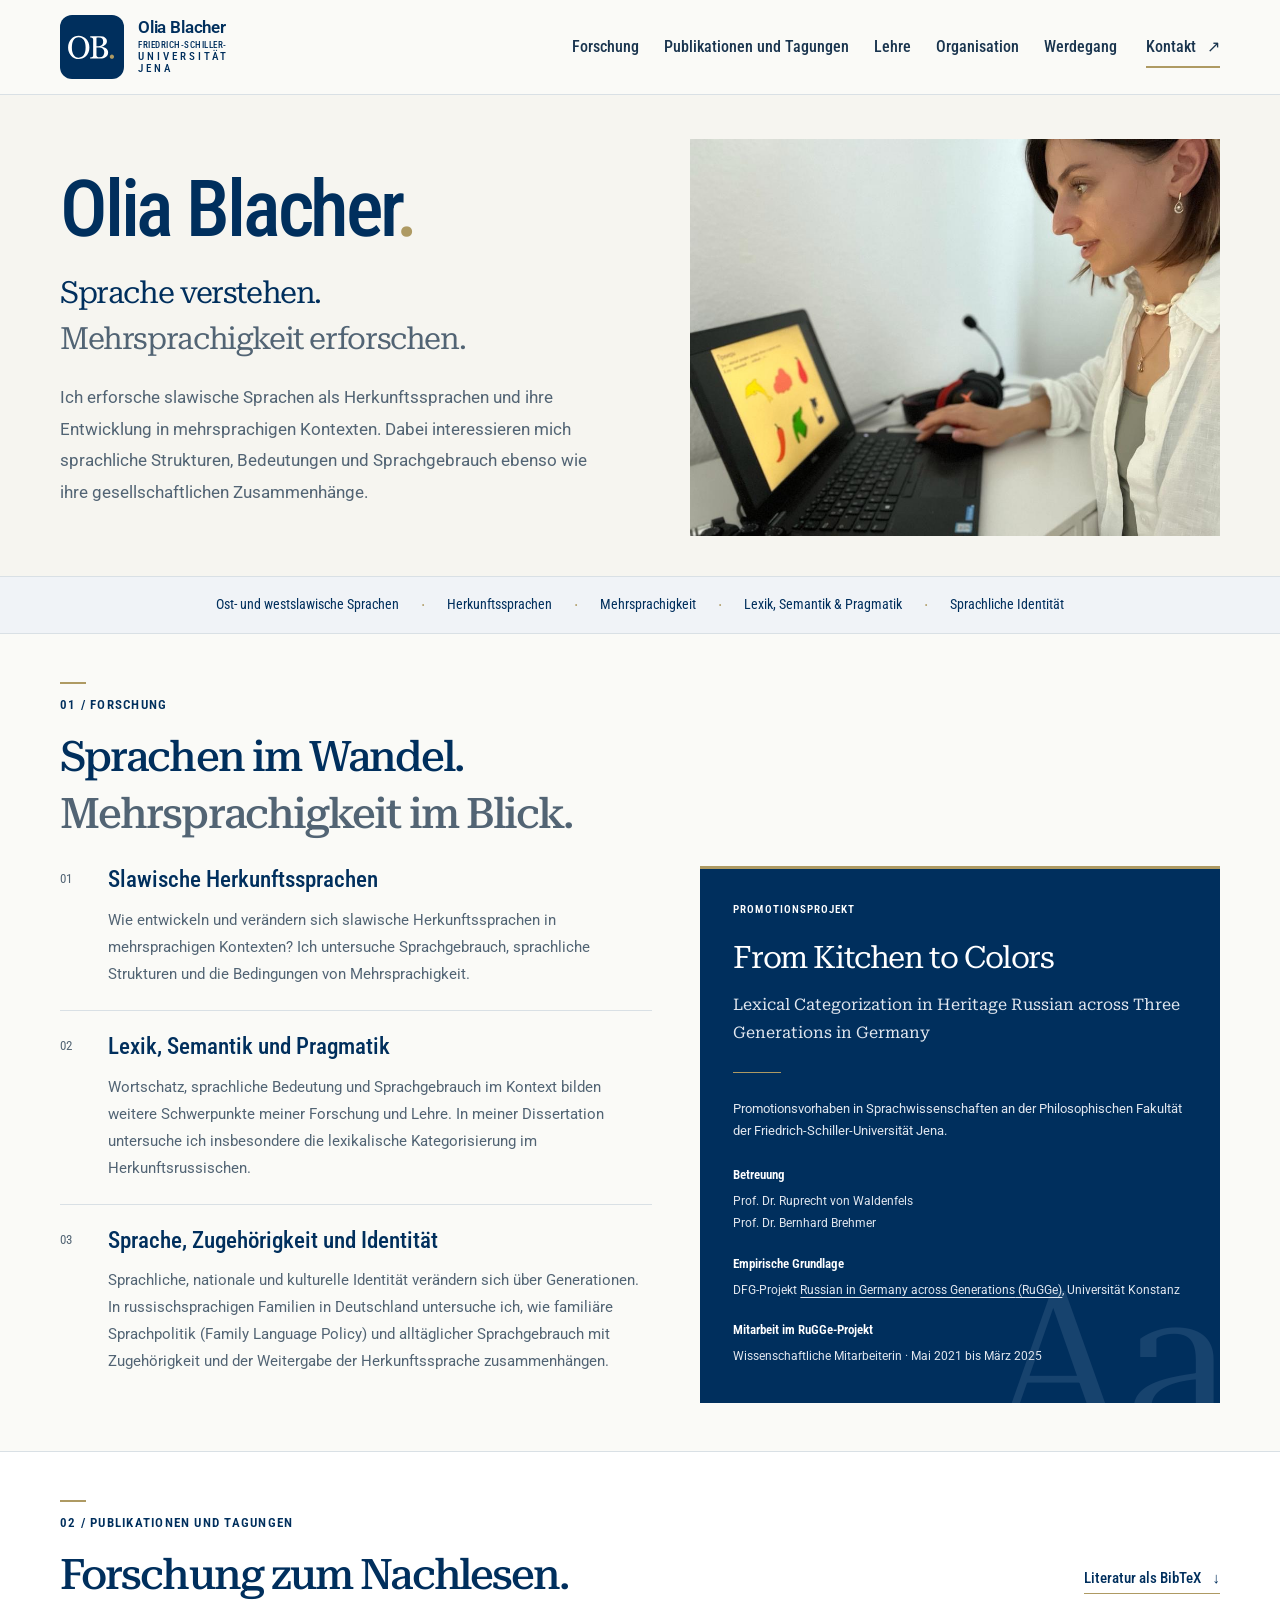
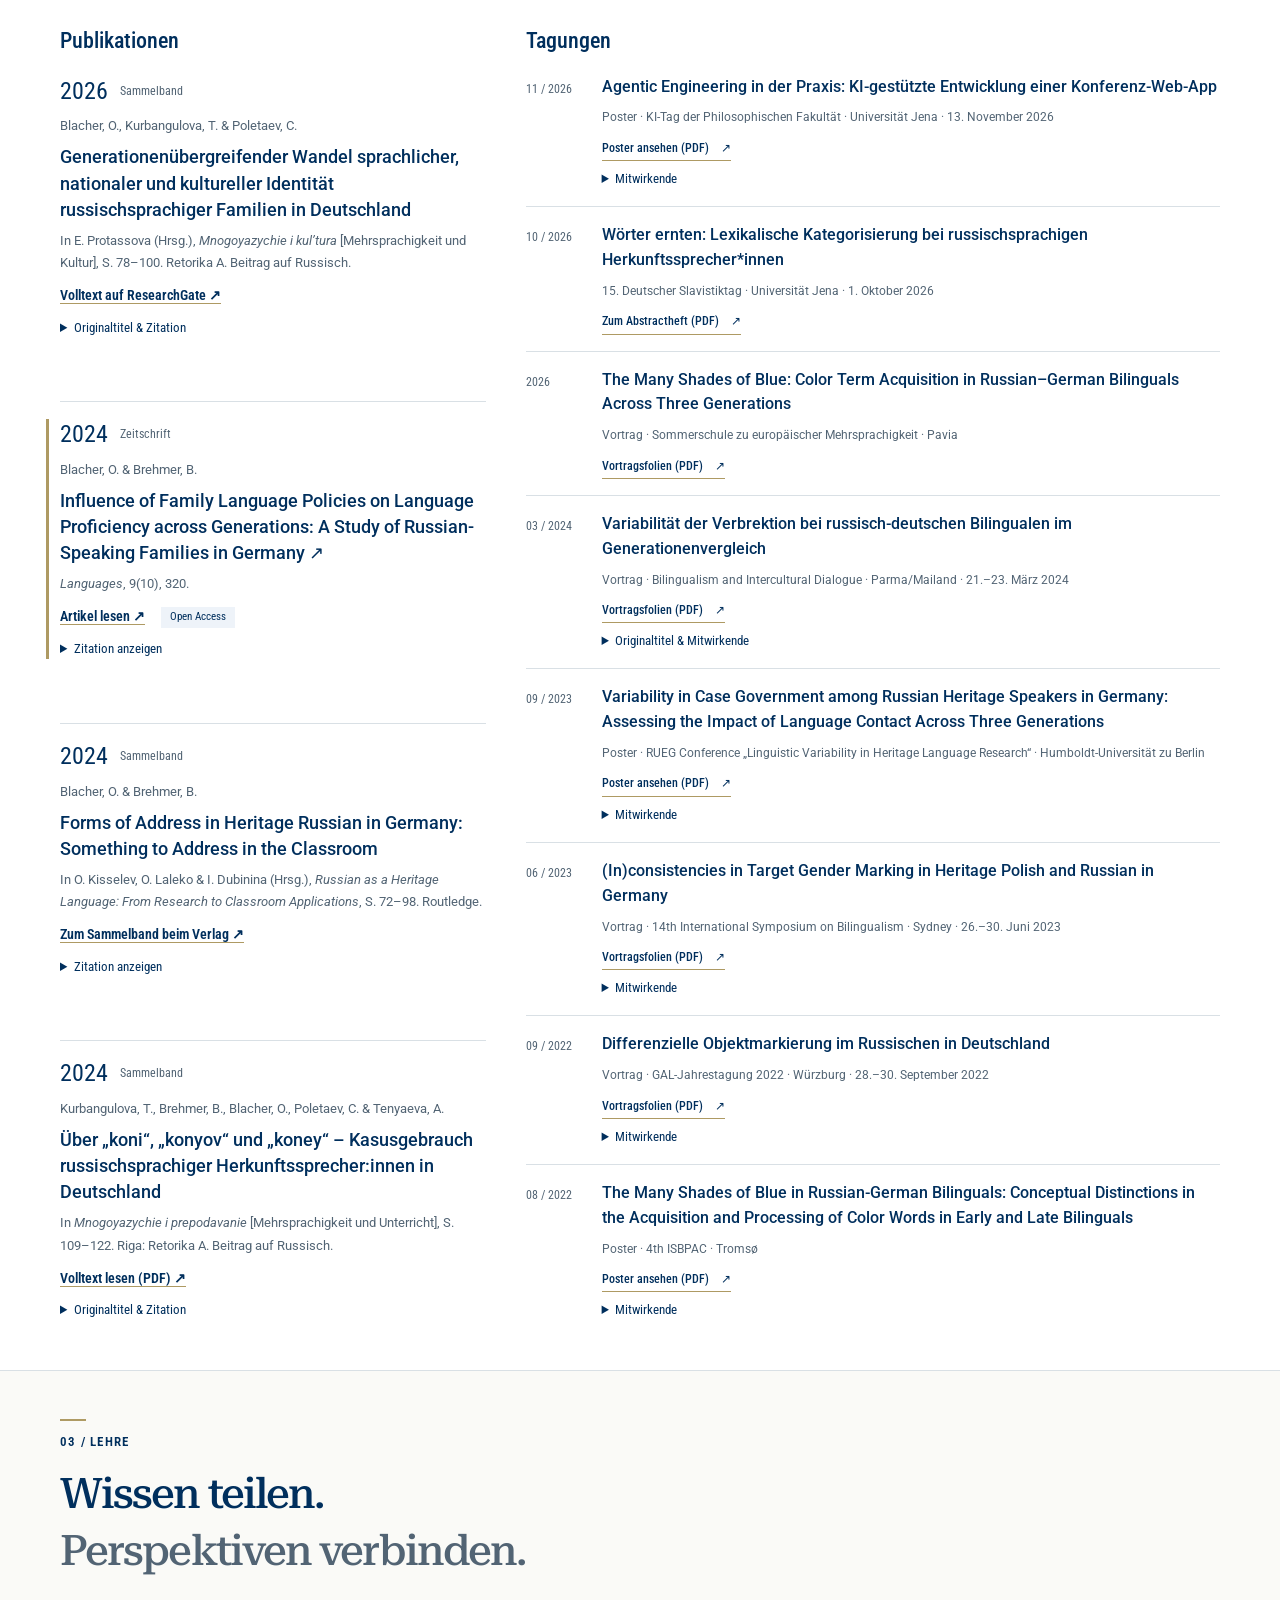
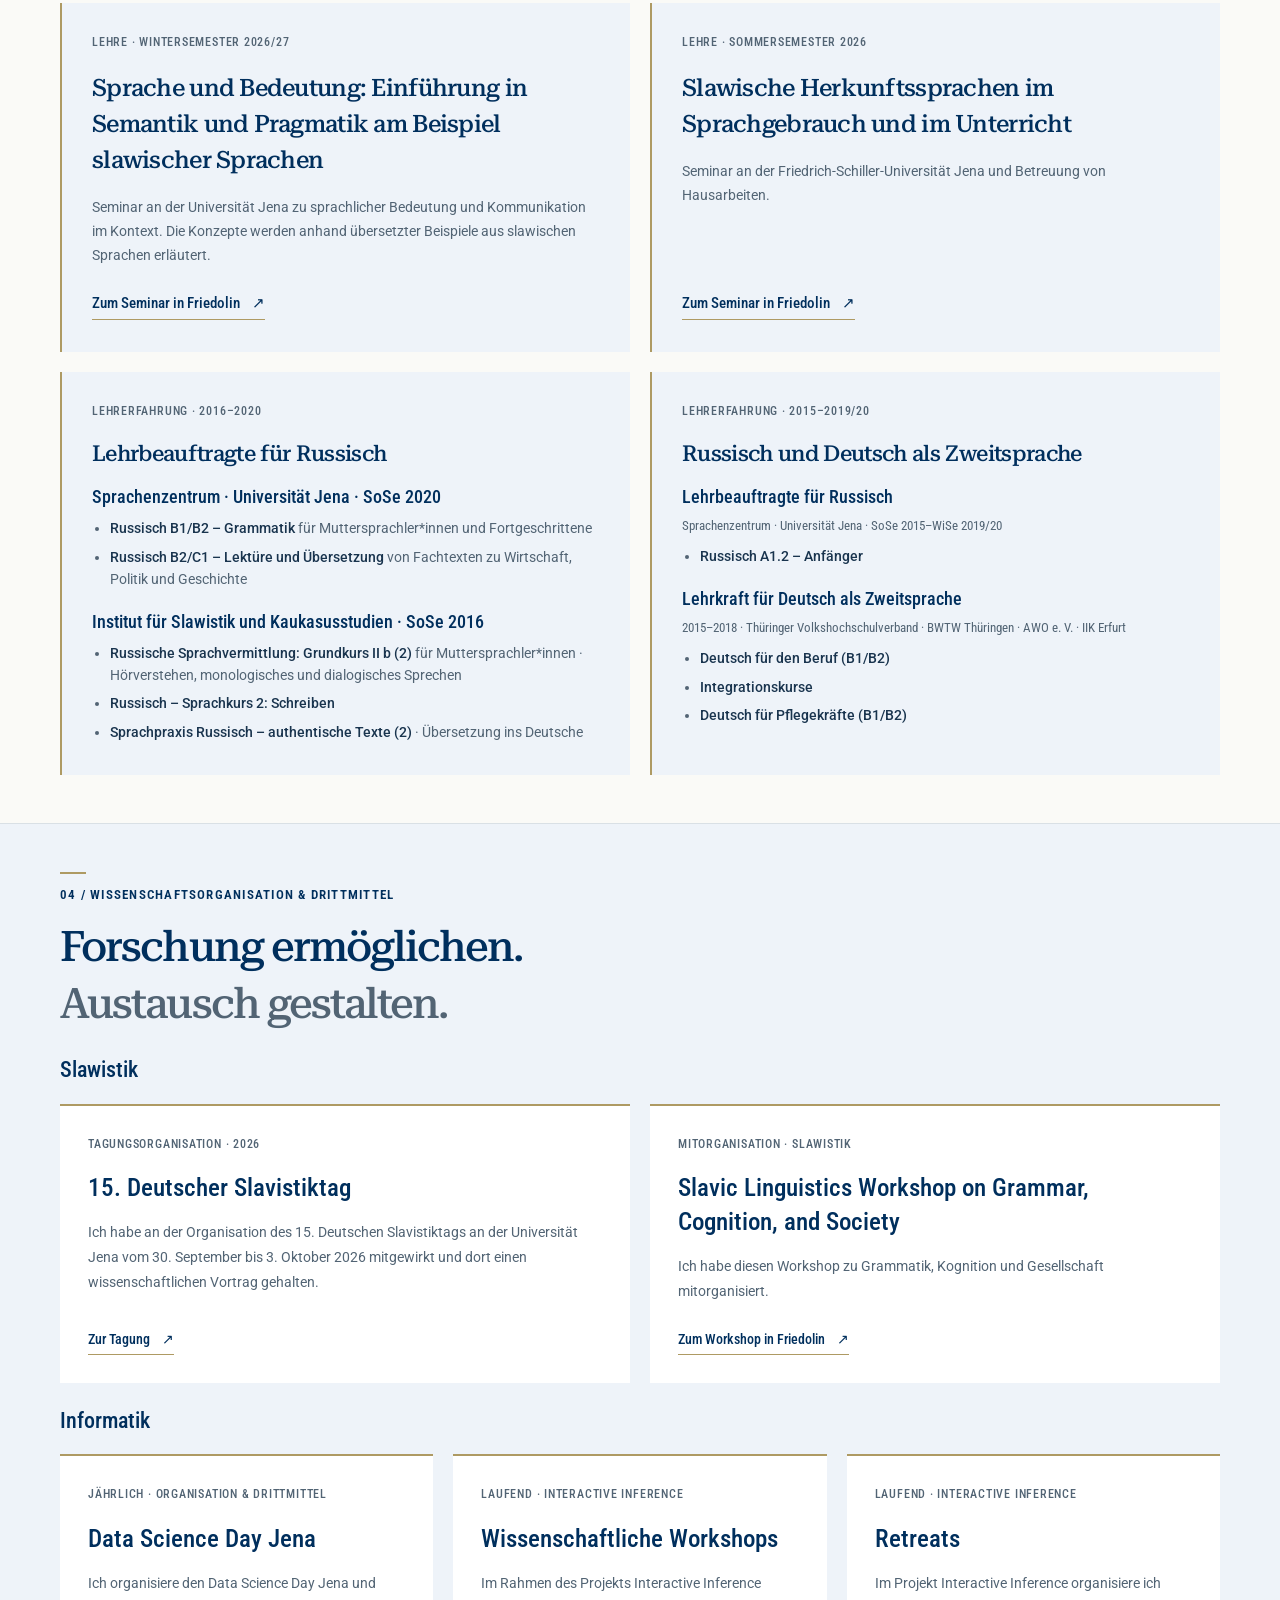
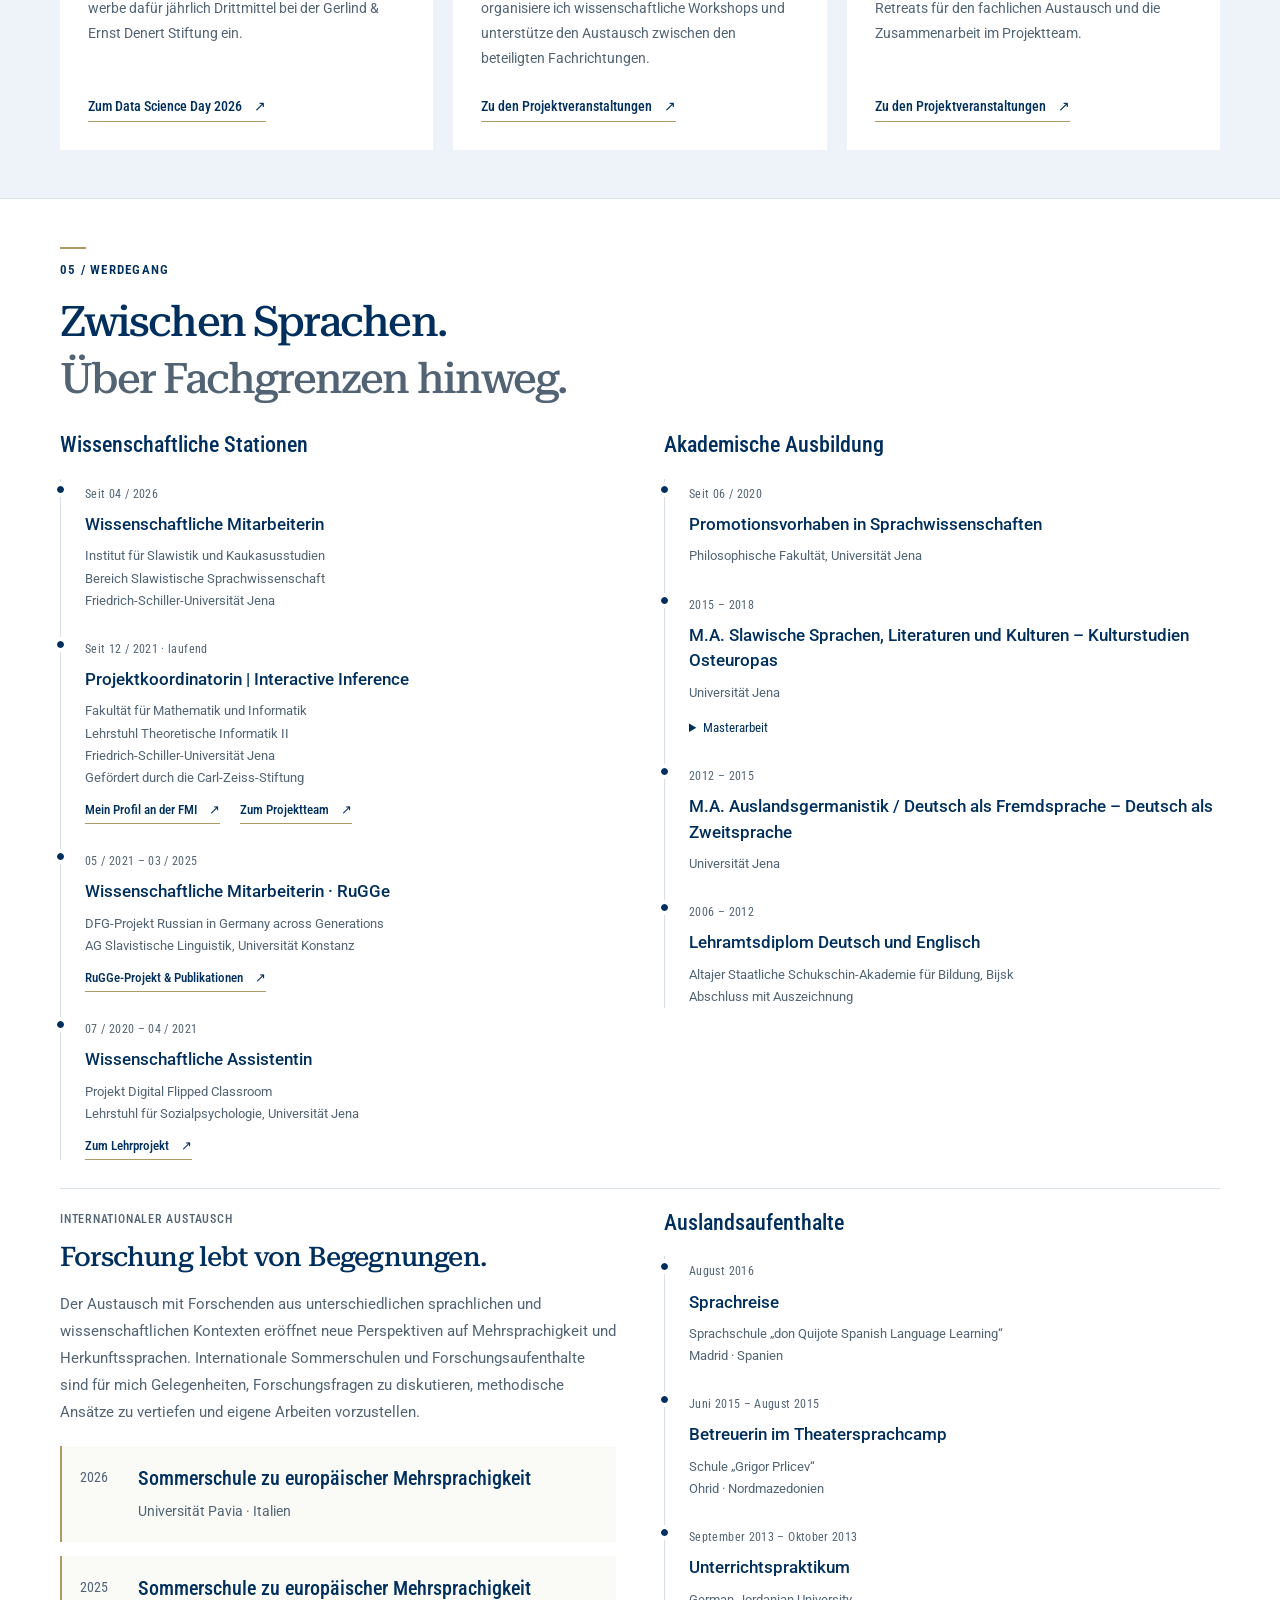
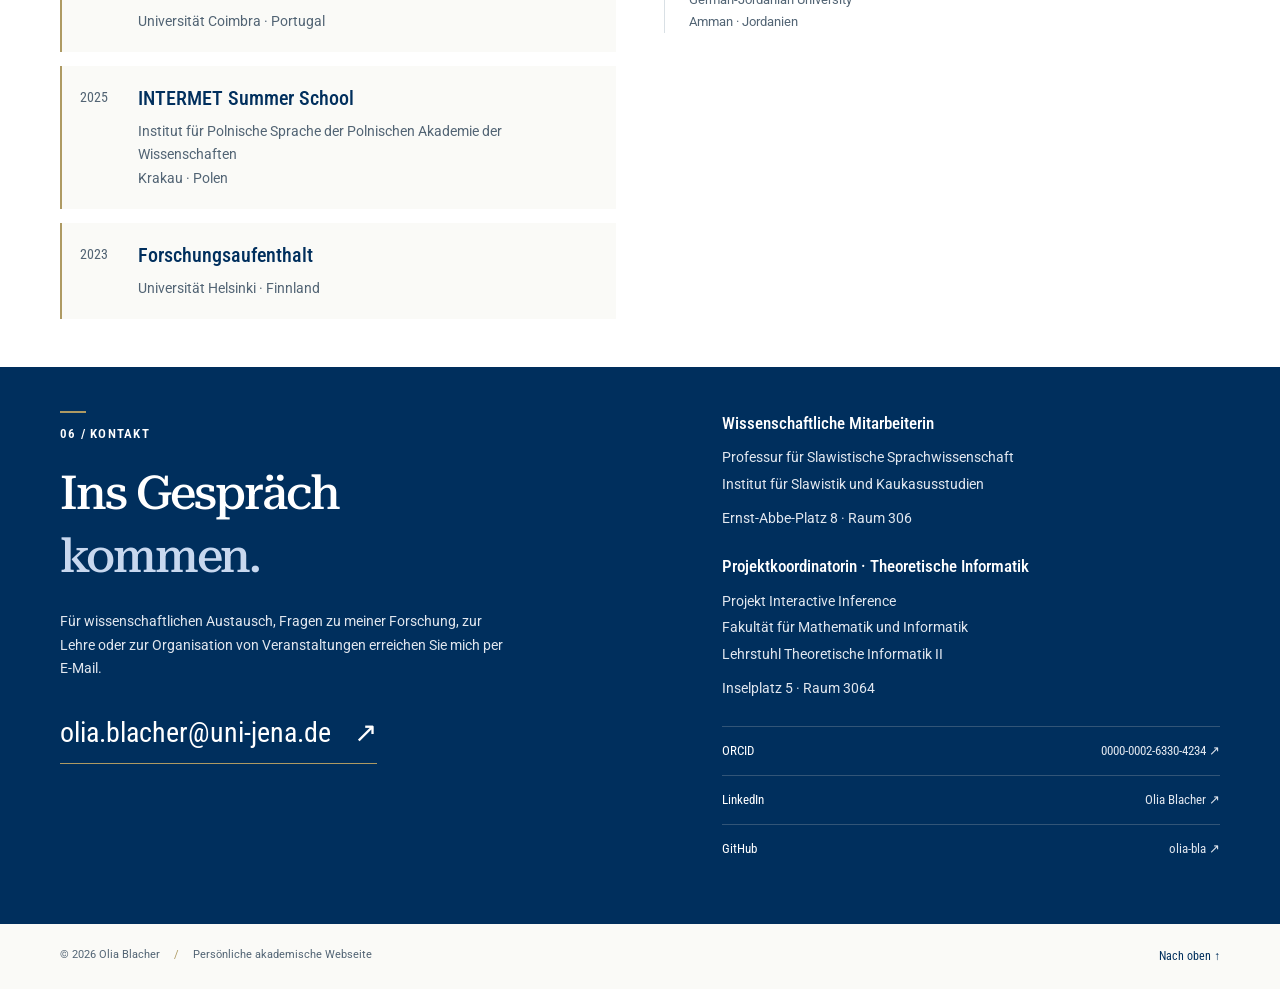
==== commit 258f2fbd: "Publish prepared academic website" ====
--- a/index.html
+++ b/index.html
@@ -154,15 +154,14 @@
         <article class="teaching-card"><span class="small-label">Lehre · Wintersemester 2026/27</span><h3>Sprache und Bedeutung: Einführung in Semantik und Pragmatik am Beispiel slawischer Sprachen</h3><p>Seminar an der Universität Jena zu sprachlicher Bedeutung und Kommunikation im Kontext. Die Konzepte werden anhand übersetzter Beispiele aus slawischen Sprachen erläutert.</p><a class="text-link" href="https://friedolin.uni-jena.de/qisserver/rds?state=verpublish&amp;status=init&amp;vmfile=no&amp;publishid=258380&amp;moduleCall=webInfo&amp;publishConfFile=webInfo&amp;publishSubDir=veranstaltung">Zum Seminar in Friedolin <span aria-hidden="true">↗</span></a></article>
         <article class="teaching-card"><span class="small-label">Lehre · Sommersemester 2026</span><h3>Slawische Herkunftssprachen im Sprachgebrauch und im Unterricht</h3><p>Seminar an der Friedrich-Schiller-Universität Jena und Betreuung von Hausarbeiten.</p><a class="text-link" href="https://friedolin.uni-jena.de/qisserver/rds?state=verpublish&amp;status=init&amp;vmfile=no&amp;publishid=251770&amp;moduleCall=webInfo&amp;publishConfFile=webInfo&amp;publishSubDir=veranstaltung">Zum Seminar in Friedolin <span aria-hidden="true">↗</span></a></article>
         <article class="teaching-card teaching-history-card" aria-labelledby="teaching-history-heading">
-          <span class="small-label">Lehrerfahrung · 2015–2020</span>
+          <span class="small-label">Lehrerfahrung · 2016–2020</span>
           <h3 id="teaching-history-heading">Lehrbeauftragte für Russisch</h3>
           <div class="teaching-history-groups">
             <section class="teaching-history-group" aria-labelledby="teaching-language-center-heading">
-              <h4 id="teaching-language-center-heading">Sprachenzentrum · Universität Jena</h4>
-              <ul class="teaching-course-topics">
-                <li><strong>Russisch A1.2 – Anfänger</strong> · SoSe 2015–WiSe 2019/20</li>
-                <li><strong>Russisch B1/B2 – Grammatik</strong> für Muttersprachler*innen und Fortgeschrittene · SoSe 2020</li>
-                <li><strong>Russisch B2/C1 – Lektüre und Übersetzung</strong> von Fachtexten zu Wirtschaft, Politik und Geschichte · SoSe 2020</li>
+              <h4 id="teaching-language-center-heading">Sprachenzentrum · Universität Jena · SoSe 2020</h4>
+              <ul class="teaching-course-topics">
+                <li><strong>Russisch B1/B2 – Grammatik</strong> für Muttersprachler*innen und Fortgeschrittene</li>
+                <li><strong>Russisch B2/C1 – Lektüre und Übersetzung</strong> von Fachtexten zu Wirtschaft, Politik und Geschichte</li>
               </ul>
             </section>
             <section class="teaching-history-group" aria-labelledby="teaching-slavistics-history-heading">
@@ -176,14 +175,26 @@
           </div>
         </article>
         <article class="teaching-card teaching-history-card" aria-labelledby="teaching-german-history-heading">
-          <span class="small-label">Lehrerfahrung · 2015–2018</span>
-          <h3 id="teaching-german-history-heading">Lehrkraft für Deutsch als Zweitsprache</h3>
-          <p class="teaching-providers">Thüringer Volkshochschulverband · BWTW Thüringen · AWO e. V. · IIK Erfurt</p>
-          <ul class="teaching-course-topics">
-            <li><strong>Deutsch für den Beruf (B1/B2)</strong></li>
-            <li><strong>Integrationskurse</strong></li>
-            <li><strong>Deutsch für Pflegekräfte (B1/B2)</strong></li>
-          </ul>
+          <span class="small-label">Lehrerfahrung · 2015–2019/20</span>
+          <h3 id="teaching-german-history-heading">Russisch und Deutsch als Zweitsprache</h3>
+          <div class="teaching-history-groups">
+            <section class="teaching-history-group" aria-labelledby="teaching-russian-early-heading">
+              <h4 id="teaching-russian-early-heading">Lehrbeauftragte für Russisch</h4>
+              <p class="teaching-providers">Sprachenzentrum · Universität Jena · SoSe 2015–WiSe 2019/20</p>
+              <ul class="teaching-course-topics">
+                <li><strong>Russisch A1.2 – Anfänger</strong></li>
+              </ul>
+            </section>
+            <section class="teaching-history-group" aria-labelledby="teaching-german-role-heading">
+              <h4 id="teaching-german-role-heading">Lehrkraft für Deutsch als Zweitsprache</h4>
+              <p class="teaching-providers">2015–2018 · Thüringer Volkshochschulverband · BWTW Thüringen · AWO e. V. · IIK Erfurt</p>
+              <ul class="teaching-course-topics">
+                <li><strong>Deutsch für den Beruf (B1/B2)</strong></li>
+                <li><strong>Integrationskurse</strong></li>
+                <li><strong>Deutsch für Pflegekräfte (B1/B2)</strong></li>
+              </ul>
+            </section>
+          </div>
         </article>
       </div>
     </section>
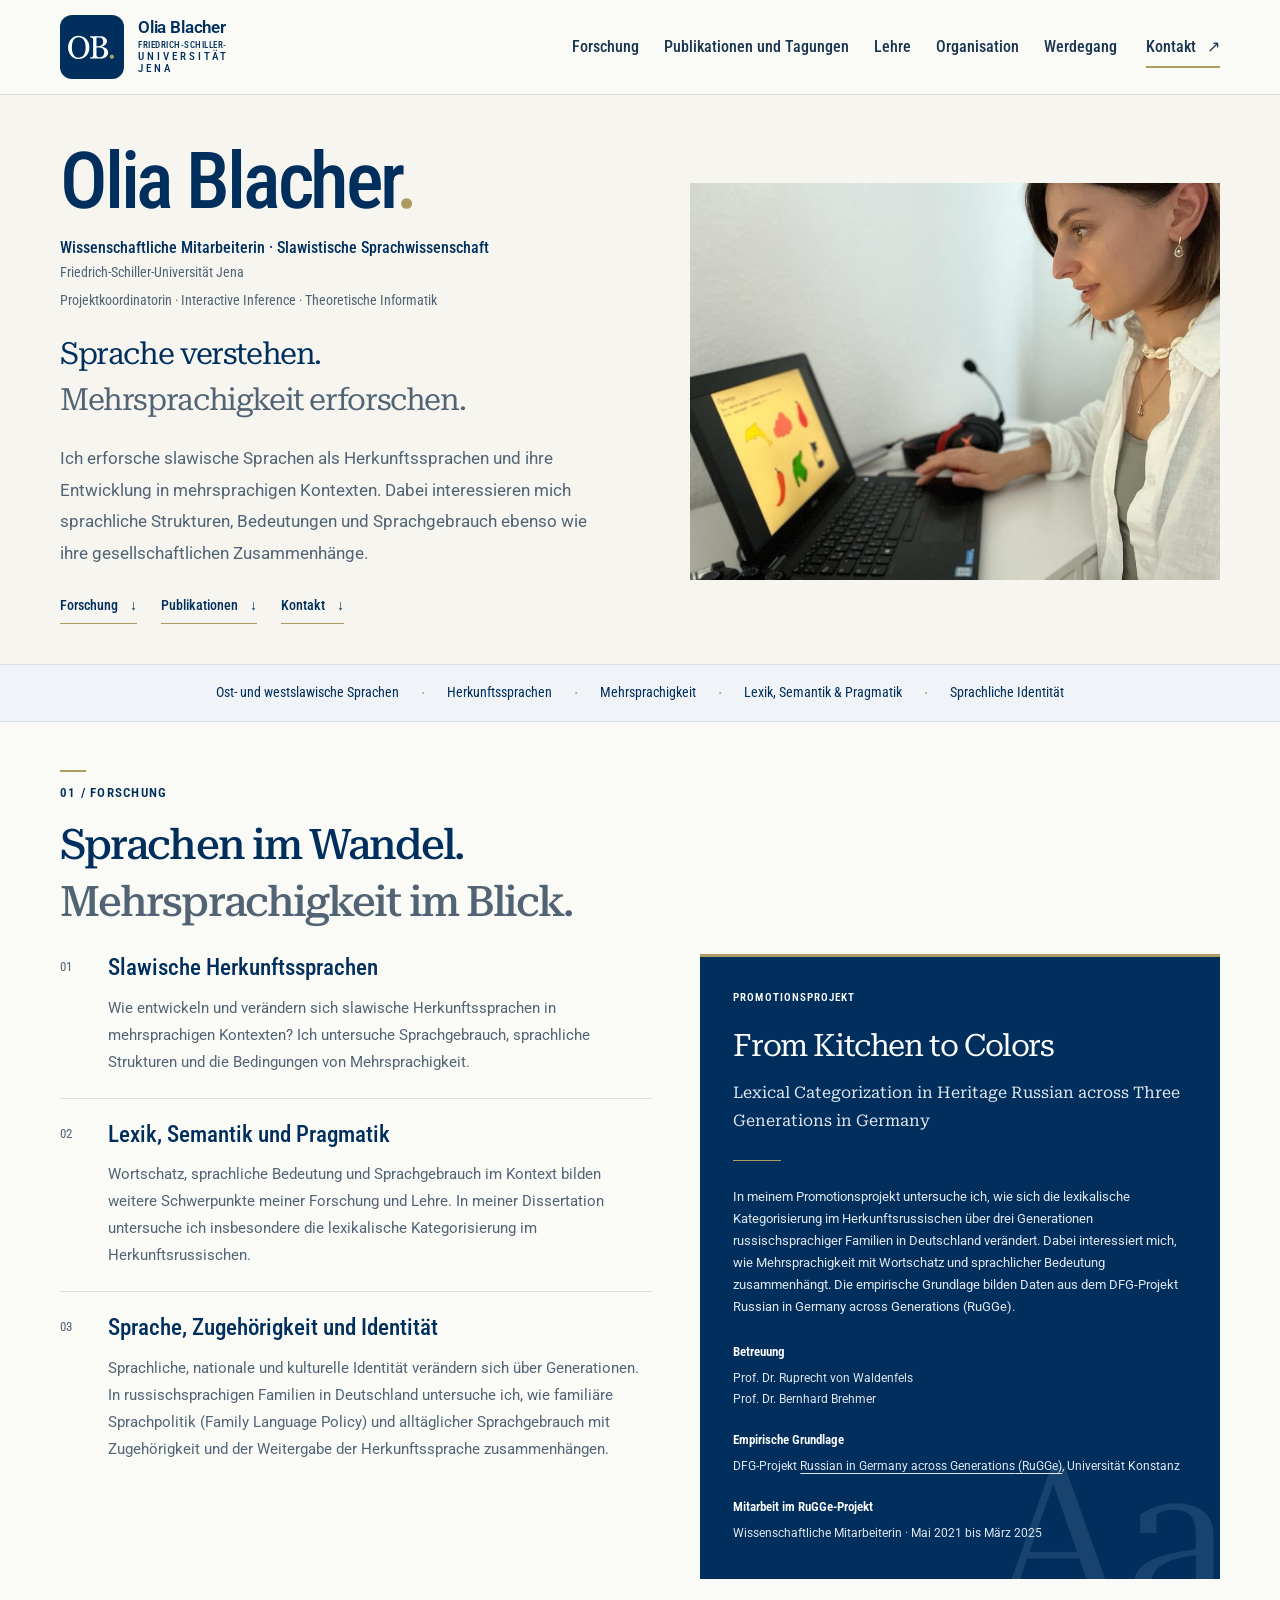
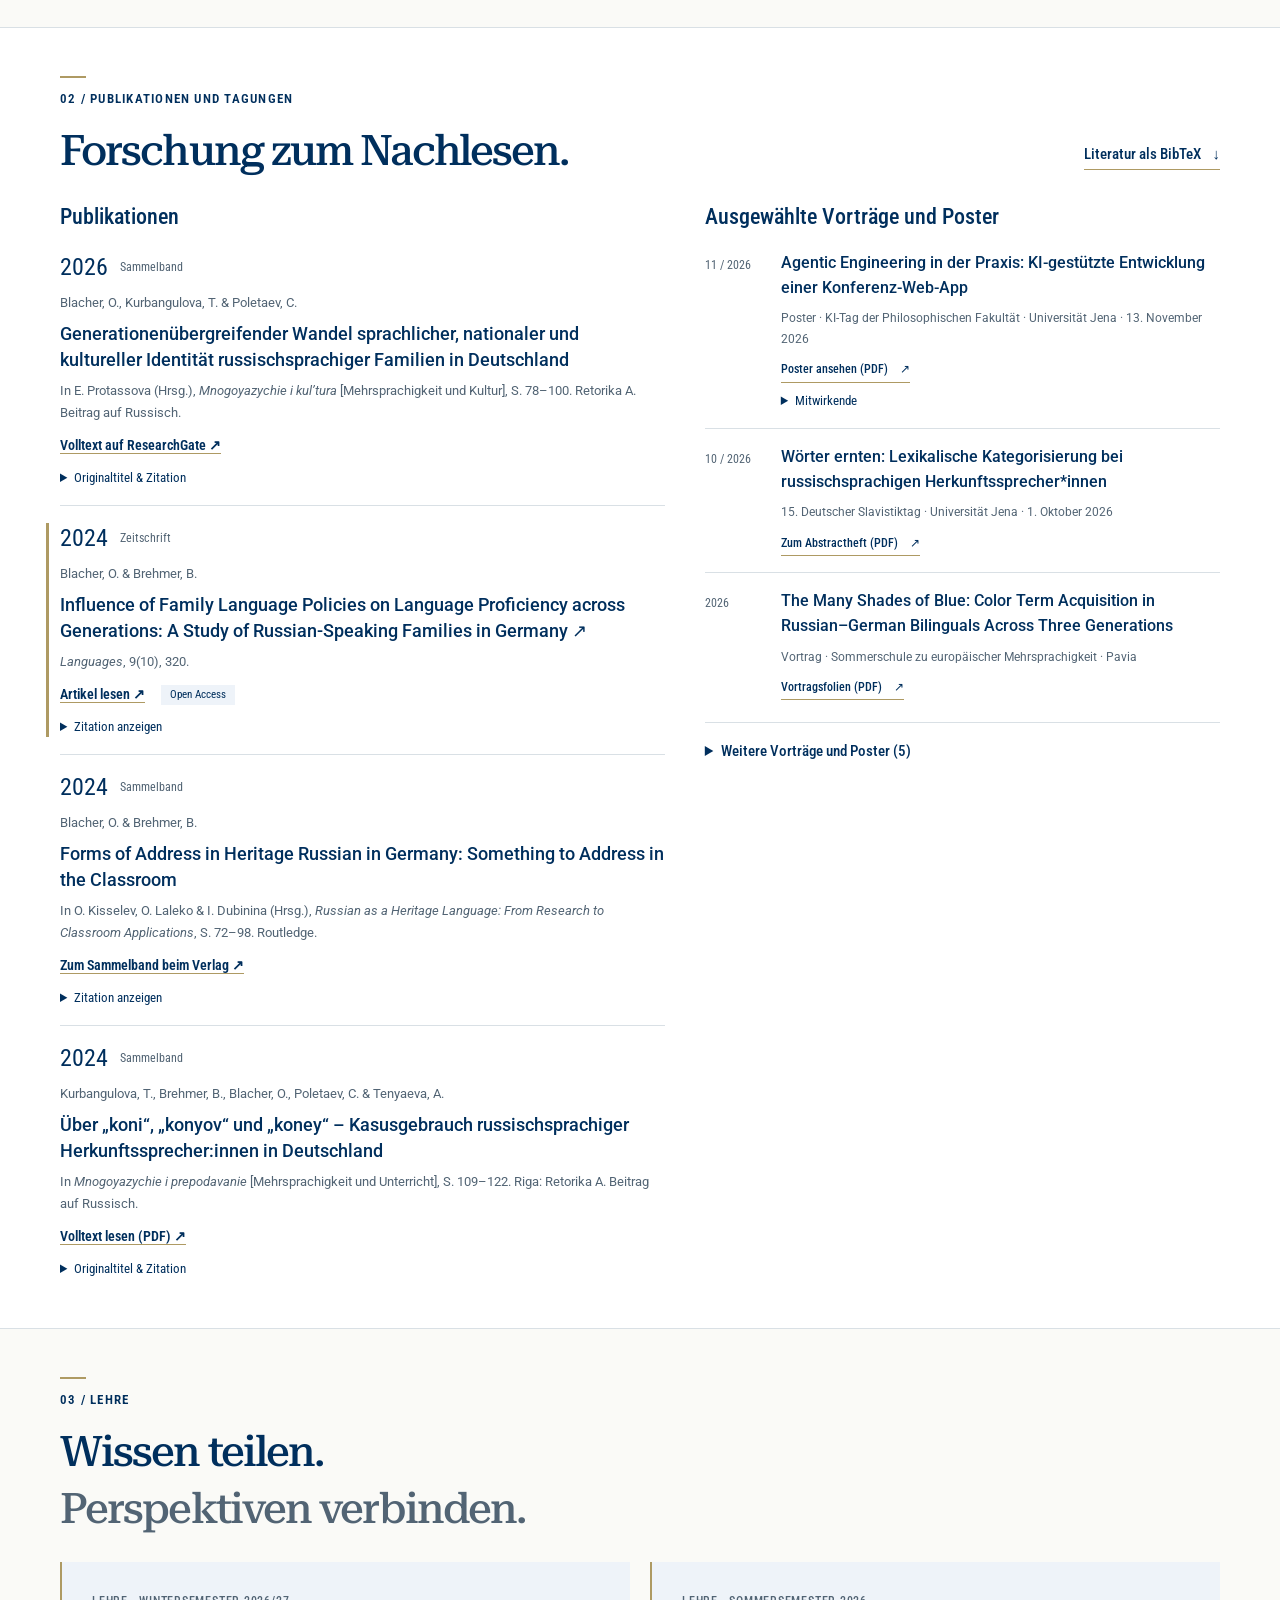
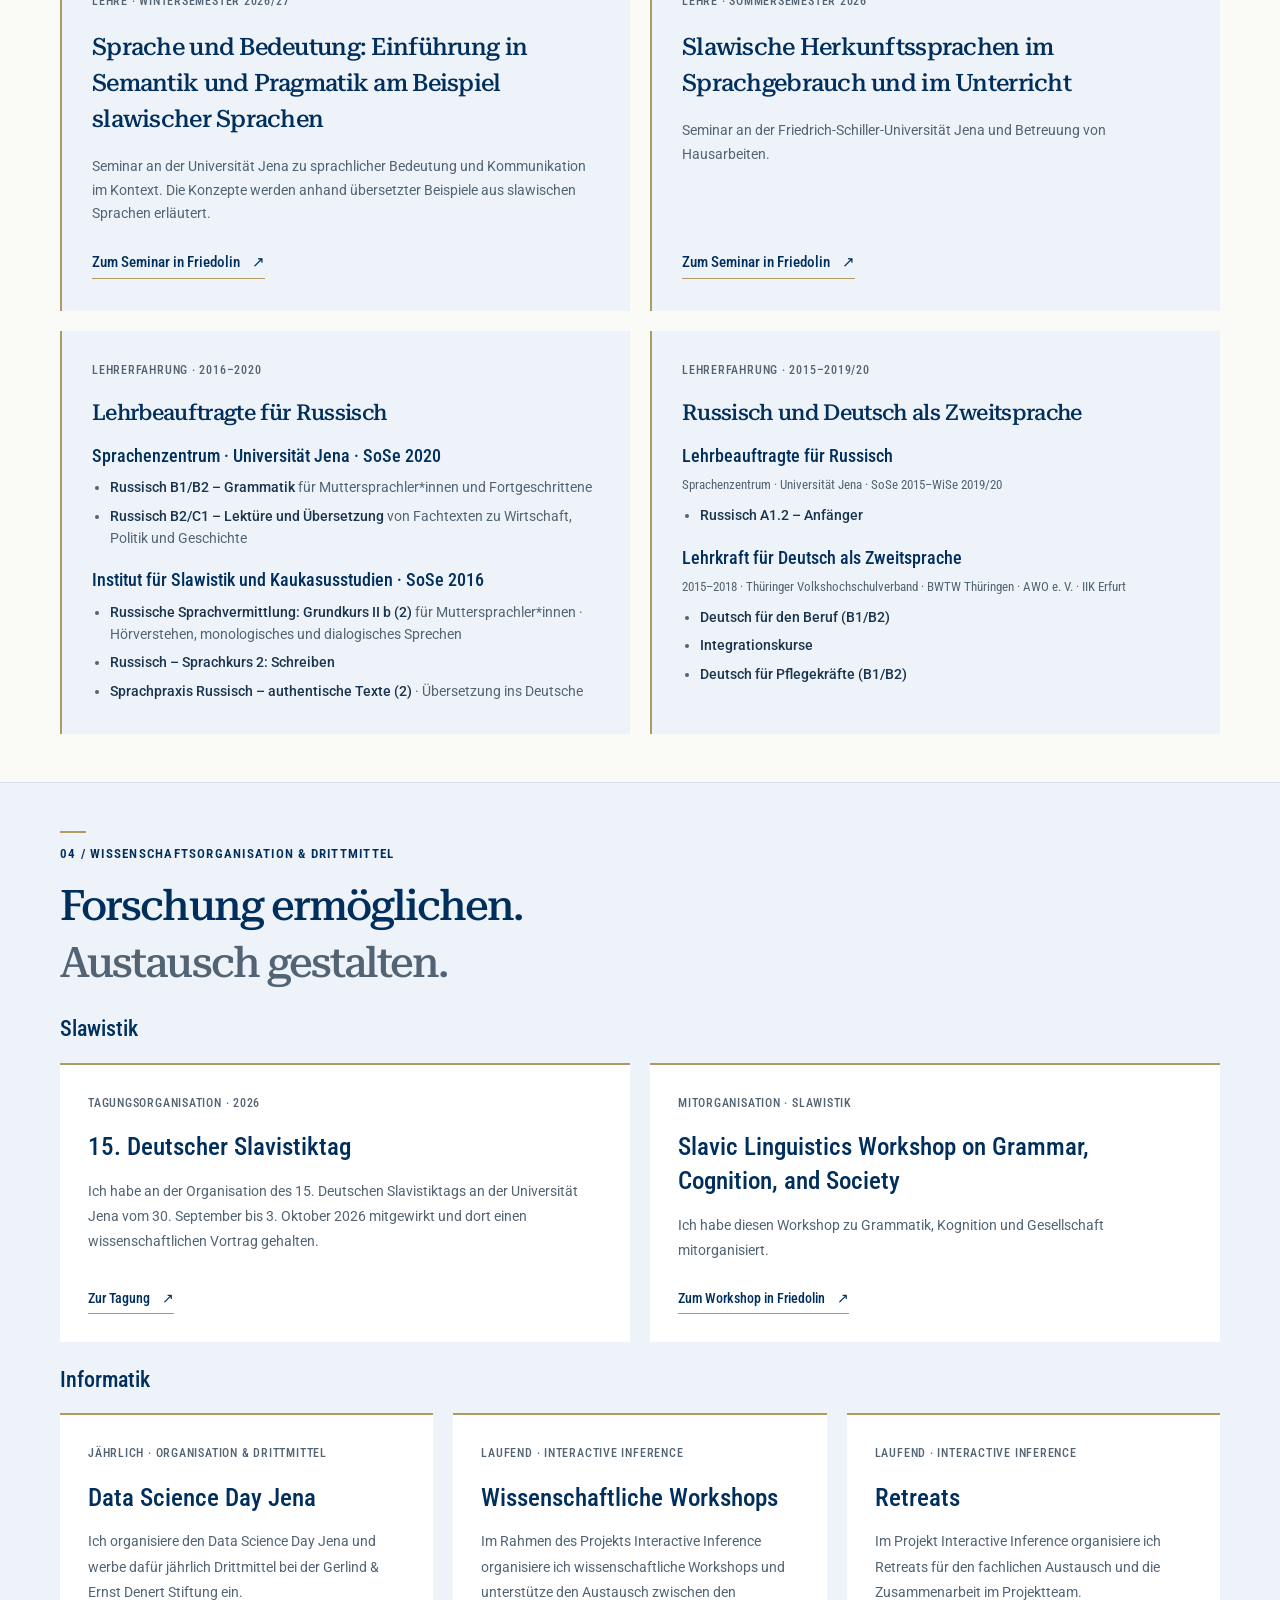
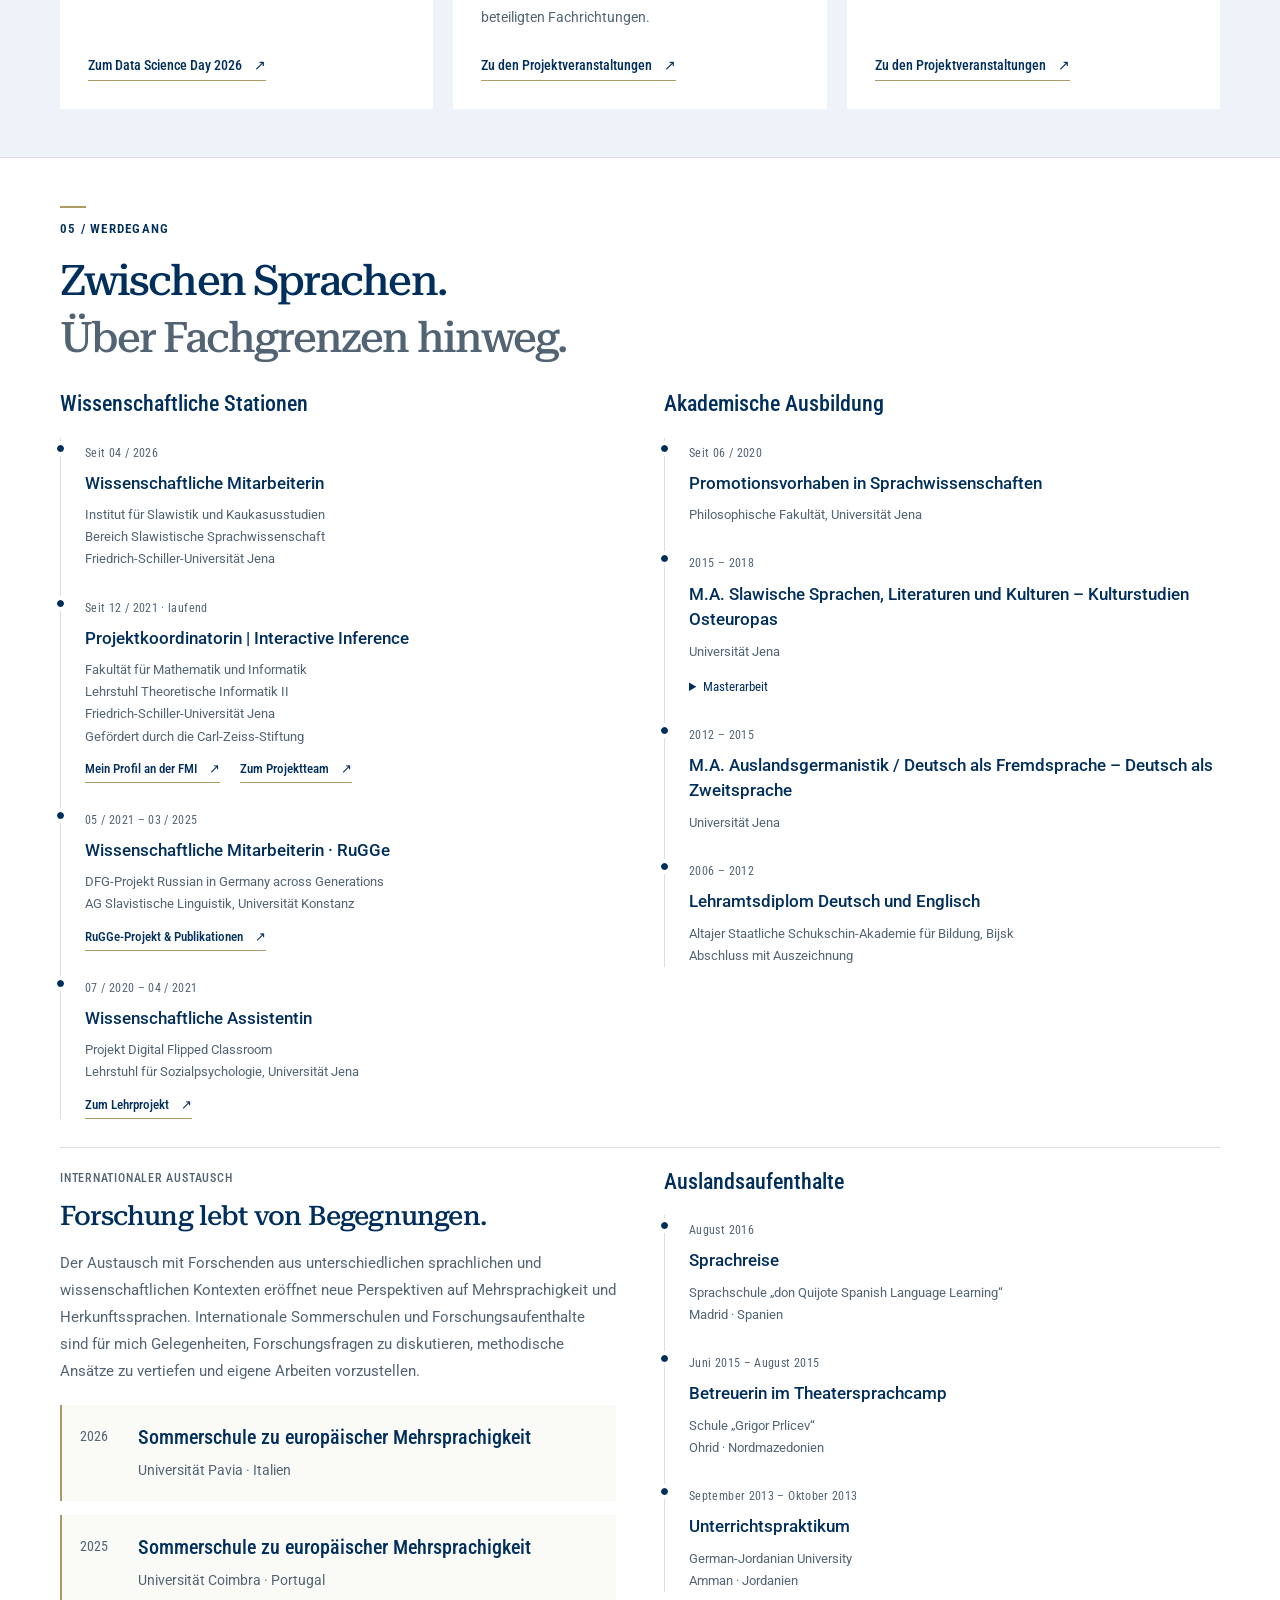
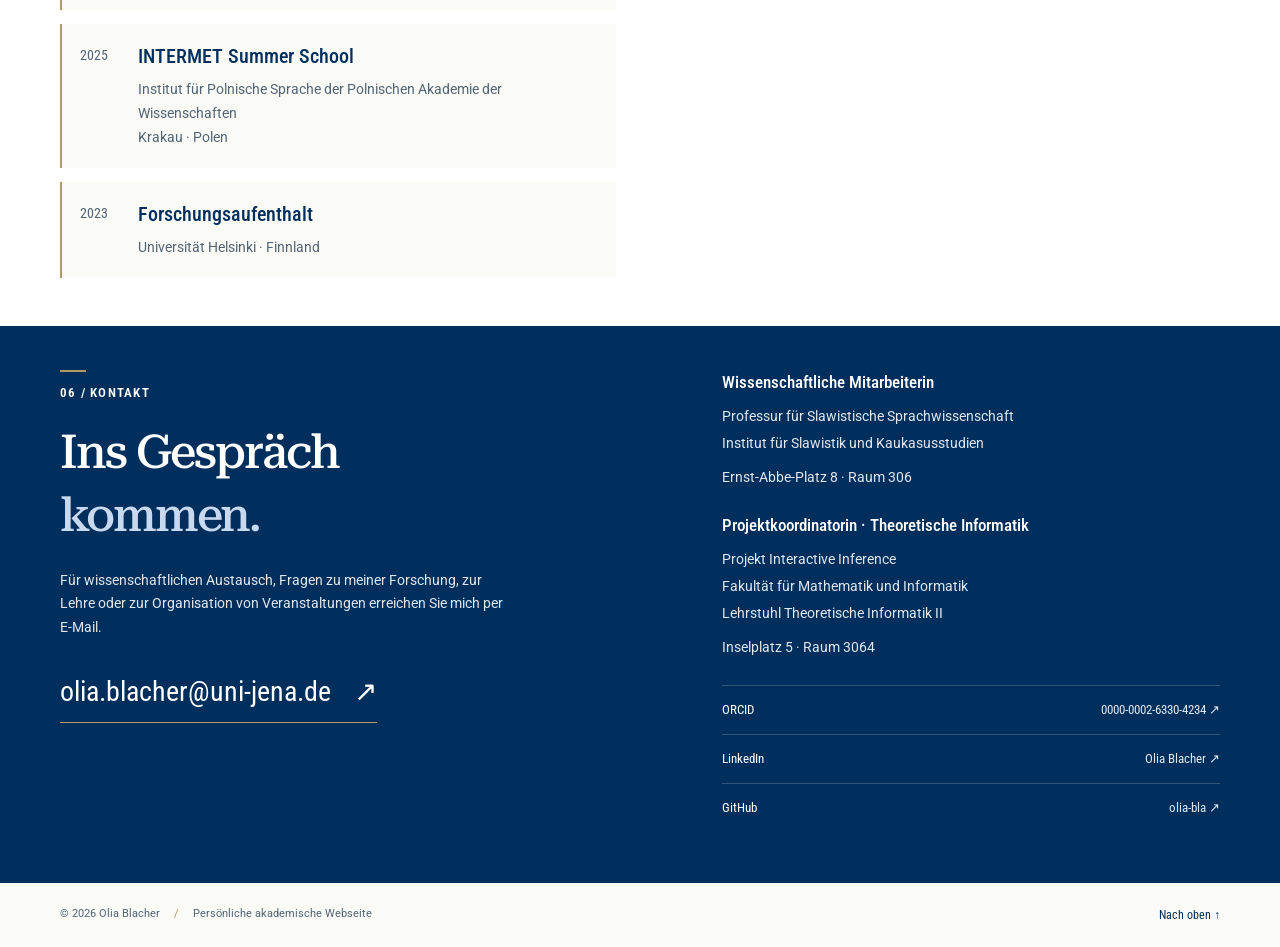
==== commit 1b0a71a1: "Publish prepared academic website" ====
--- a/index.html
+++ b/index.html
@@ -27,7 +27,7 @@
   <link rel="preconnect" href="https://fonts.googleapis.com">
   <link rel="preconnect" href="https://fonts.gstatic.com" crossorigin>
   <link href="https://fonts.googleapis.com/css2?family=Roboto:wght@400;500;600;700&amp;family=Roboto+Condensed:wght@400;500;600;700&amp;family=Roboto+Serif:opsz,wght@8..144,400;8..144,500&amp;display=swap" rel="stylesheet">
-  <link rel="stylesheet" href="assets/style.css?v=d28d96b8362f">
+  <link rel="stylesheet" href="assets/style.css?v=0d67b082051e">
   <script type="application/ld+json">
   {
     "@context": "https://schema.org",
@@ -90,8 +90,15 @@
       <div class="hero container">
         <div class="hero-copy">
           <h1 id="hero-heading">Olia Blacher<span class="name-dot" aria-hidden="true">.</span></h1>
+          <p class="hero-role">Wissenschaftliche Mitarbeiterin · Slawistische Sprachwissenschaft<br><span>Friedrich-Schiller-Universität Jena</span></p>
+          <p class="hero-coordination">Projektkoordinatorin · <span lang="en">Interactive Inference</span> · Theoretische Informatik</p>
           <p class="hero-title">Sprache verstehen.<br><span>Mehrsprachigkeit erforschen.</span></p>
           <p class="hero-intro">Ich erforsche slawische Sprachen als Herkunftssprachen und ihre Entwicklung in mehrsprachigen Kontexten. Dabei interessieren mich sprachliche Strukturen, Bedeutungen und Sprachgebrauch ebenso wie ihre gesellschaftlichen Zusammenhänge.</p>
+          <div class="hero-links" role="group" aria-label="Direkteinstieg">
+            <a class="text-link" href="#forschung">Forschung <span aria-hidden="true">↓</span></a>
+            <a class="text-link" href="#publikationen">Publikationen <span aria-hidden="true">↓</span></a>
+            <a class="text-link" href="#kontakt">Kontakt <span aria-hidden="true">↓</span></a>
+          </div>
         </div>
         <figure class="profile-figure">
           <img class="profile-photo" src="assets/olia-blacher.jpg" alt="Olia Blacher am Laptop" width="1024" height="768" decoding="async" fetchpriority="high">
@@ -114,7 +121,7 @@
           <h3 id="dissertation-heading" lang="en">From Kitchen to Colors</h3>
           <p class="dissertation-subtitle" lang="en">Lexical Categorization in Heritage Russian across Three Generations in Germany</p>
           <div class="dissertation-rule" aria-hidden="true"></div>
-          <p>Promotionsvorhaben in Sprachwissenschaften an der Philosophischen Fakultät der Friedrich-Schiller-Universität Jena.</p>
+          <p>In meinem Promotionsprojekt untersuche ich, wie sich die lexikalische Kategorisierung im Herkunftsrussischen über drei Generationen russischsprachiger Familien in Deutschland verändert. Dabei interessiert mich, wie Mehrsprachigkeit mit Wortschatz und sprachlicher Bedeutung zusammenhängt. Die empirische Grundlage bilden Daten aus dem DFG-Projekt <span lang="en">Russian in Germany across Generations</span> (RuGGe).</p>
           <dl><dt>Betreuung</dt><dd>Prof. Dr. Ruprecht von Waldenfels<br>Prof. Dr. Bernhard Brehmer</dd><dt>Empirische Grundlage</dt><dd>DFG-Projekt <a href="https://rugge.uni-konstanz.de/"><span lang="en">Russian in Germany across Generations</span> (RuGGe)</a>, Universität Konstanz</dd><dt>Mitarbeit im RuGGe-Projekt</dt><dd>Wissenschaftliche Mitarbeiterin · Mai 2021 bis März 2025</dd></dl>
           <span class="dissertation-mark" aria-hidden="true">Aa</span>
         </aside>
@@ -134,16 +141,21 @@
               <article class="publication"><div class="publication-year">2024<span>Sammelband</span></div><div class="publication-body"><p class="publication-authors">Kurbangulova, T., Brehmer, B., Blacher, O., Poletaev, C. &amp; Tenyaeva, A.</p><h4>Über „koni“, „konyov“ und „koney“ – Kasusgebrauch russischsprachiger Herkunftssprecher:innen in Deutschland</h4><p class="publication-venue">In <cite>Mnogoyazychie i prepodavanie</cite> [Mehrsprachigkeit und Unterricht], S. 109–122. Riga: Retorika A. Beitrag auf Russisch.</p><div class="publication-actions"><a class="doi-link" href="https://tuhat.helsinki.fi/ws/portalfiles/portal/525200618/_.pdf#page=111">Volltext lesen (PDF) <span aria-hidden="true">↗</span></a></div><details><summary>Originaltitel &amp; Zitation</summary><p>Kurbangulova, T., Brehmer, B., Blacher, O., Poletaev, C., &amp; Tenyaeva, A. (2024). <span lang="ru-Latn">O koni, konyov i koney – ispol’zovanie padezhey russkoyazychnymi eritazhnikami v Germanii.</span> In P. Gelfreikh, M. Niznik, E. Protassova &amp; A. Fedorincik (Hrsg.), <cite>Mnogoyazychie i prepodavanie</cite> (S. 109–122). Riga: Retorika A.</p></details></div></article>
             </div>
           </section>
-          <section class="conference-contributions" id="tagungen" aria-labelledby="conferences-heading"><h3 class="list-heading" id="conferences-heading">Tagungen</h3><ol class="talk-list">
+          <section class="conference-contributions" id="tagungen" aria-labelledby="conferences-heading"><h3 class="list-heading" id="conferences-heading">Ausgewählte Vorträge und Poster</h3><ol class="talk-list">
             <li><time datetime="2026-11-13">11 / 2026</time><div><h4><span lang="en">Agentic Engineering</span> in der Praxis: KI-gestützte Entwicklung einer Konferenz-Web-App</h4><p>Poster · KI-Tag der Philosophischen Fakultät · Universität Jena · 13. November 2026</p><a class="text-link" href="assets/poster-agentic-engineering-2026.pdf">Poster ansehen (PDF) <span aria-hidden="true">↗</span></a><details><summary>Mitwirkende</summary><p>Olia Blacher &amp; Ruprecht von Waldenfels</p></details></div></li>
             <li><time datetime="2026-10-01">10 / 2026</time><div><h4>Wörter ernten: Lexikalische Kategorisierung bei russischsprachigen Herkunftssprecher*innen</h4><p>15. Deutscher Slavistiktag · Universität Jena · 1. Oktober 2026</p><a class="text-link" href="https://www.gw.uni-jena.de/phifakmedia/199683/book-of-abstracts-2026.pdf">Zum Abstractheft (PDF) <span aria-hidden="true">↗</span></a></div></li>
             <li id="vortrag-pavia-2026"><time datetime="2026">2026</time><div><h4 lang="en">The Many Shades of Blue: Color Term Acquisition in Russian–German Bilinguals Across Three Generations</h4><p>Vortrag · Sommerschule zu europäischer Mehrsprachigkeit · Pavia</p><a class="text-link" href="assets/slides-blue-shades-pavia-2026.pdf">Vortragsfolien (PDF) <span aria-hidden="true">↗</span></a></div></li>
+          </ol>
+          <details class="talk-archive">
+            <summary>Weitere Vorträge und Poster (5)</summary>
+            <ol class="talk-list">
             <li><time datetime="2024-03">03 / 2024</time><div><h4>Variabilität der Verbrektion bei russisch-deutschen Bilingualen im Generationenvergleich</h4><p>Vortrag · Bilingualism and Intercultural Dialogue · Parma/Mailand · 21.–23. März 2024</p><a class="text-link" href="assets/slides-case-government-2024.pdf">Vortragsfolien (PDF) <span aria-hidden="true">↗</span></a><details><summary>Originaltitel &amp; Mitwirkende</summary><p lang="ru">Вариативность в глагольном управлении среди русско-немецких билингвов в межпоколенческом сравнении</p><p>Olia Blacher, Bernhard Brehmer, Tatjana Kurbangulova, Chingiz Poletaev &amp; Anastasiia Teniaeva</p></details></div></li>
             <li><time datetime="2023-09">09 / 2023</time><div><h4 lang="en">Variability in Case Government among Russian Heritage Speakers in Germany: Assessing the Impact of Language Contact Across Three Generations</h4><p>Poster · RUEG Conference „Linguistic Variability in Heritage Language Research“ · Humboldt-Universität zu Berlin</p><a class="text-link" href="assets/poster-rueg-2023.pdf">Poster ansehen (PDF) <span aria-hidden="true">↗</span></a><details><summary>Mitwirkende</summary><p>Olia Blacher, Bernhard Brehmer, Tatjana Kurbangulova, Chingiz Poletaev &amp; Anastasiia Teniaeva</p></details></div></li>
             <li><time datetime="2023-06">06 / 2023</time><div><h4 lang="en">(In)consistencies in Target Gender Marking in Heritage Polish and Russian in Germany</h4><p>Vortrag · 14th International Symposium on Bilingualism · Sydney · 26.–30. Juni 2023</p><a class="text-link" href="assets/slides-gender-isb14-2023.pdf">Vortragsfolien (PDF) <span aria-hidden="true">↗</span></a><details><summary>Mitwirkende</summary><p>Bernhard Brehmer, Olia Blacher &amp; Tatjana Kurbangulova</p></details></div></li>
             <li><time datetime="2022-09">09 / 2022</time><div><h4>Differenzielle Objektmarkierung im Russischen in Deutschland</h4><p>Vortrag · GAL-Jahrestagung 2022 · Würzburg · 28.–30. September 2022</p><a class="text-link" href="assets/slides-dom-2022.pdf">Vortragsfolien (PDF) <span aria-hidden="true">↗</span></a><details><summary>Mitwirkende</summary><p>Olia Blacher, Tatjana Kurbangulova &amp; Bernhard Brehmer</p></details></div></li>
             <li><time datetime="2022-08">08 / 2022</time><div><h4 lang="en">The Many Shades of Blue in Russian-German Bilinguals: Conceptual Distinctions in the Acquisition and Processing of Color Words in Early and Late Bilinguals</h4><p>Poster · 4th ISBPAC · Tromsø</p><a class="text-link" href="assets/poster-blue-isbpac-2022.pdf">Poster ansehen (PDF) <span aria-hidden="true">↗</span></a><details><summary>Mitwirkende</summary><p>Olia Blacher &amp; Bernhard Brehmer</p></details></div></li>
-          </ol></section>
+            </ol>
+          </details></section>
         </div>
       </div>
     </section>
--- a/assets/style.css
+++ b/assets/style.css
@@ -57,11 +57,16 @@
 h1 { font-family: var(--condensed); font-size: clamp(58px, 5.7vw, 82px); line-height: 1.05; letter-spacing: -.04em; }
 .hero h1 { color: var(--navy); font-size: clamp(64px, 6.2vw, 88px); }
 .name-dot { color: var(--gold); }
+.hero-role { margin-top: 14px; color: var(--navy); font-family: var(--condensed); font-size: 16px; font-weight: 500; line-height: 1.5; }
+.hero-role span { color: var(--muted); font-size: 14px; font-weight: 400; }
+.hero-coordination { margin-top: 6px; color: var(--muted); font-family: var(--condensed); font-size: 14px; line-height: 1.5; }
 .hero-title { margin-top: 20px; font-family: var(--serif); color: var(--navy); font-size: clamp(26px, 2.4vw, 34px); font-weight: 400; line-height: 1.5; letter-spacing: -.045em; }
 .hero-title span { color: var(--muted); }
 .hero-intro { max-width: 540px; margin-top: 20px; color: var(--muted); font-size: 17px; line-height: 1.85; }
 .text-link { display: inline-flex; align-items: center; gap: 12px; color: var(--navy); font-family: var(--condensed); font-weight: 500; font-size: 15px; text-decoration: none; border-bottom: 1px solid var(--gold); padding-bottom: 2px; }
 .text-link:hover { border-color: var(--navy); }
+.hero-links { display: flex; flex-wrap: wrap; gap: 10px 24px; margin-top: 20px; }
+.hero-links .text-link { padding-block: 5px; font-size: 14px; }
 .profile-figure { min-width: 0; margin: 0; padding: 0; border: 0; background: transparent; box-shadow: none; }
 .profile-photo { display: block; width: 100%; height: auto; border: 0; border-radius: 0; box-shadow: none; }
 .topic-band { background: #f0f3f7; border-block: 1px solid var(--line); }
@@ -91,7 +96,7 @@
 .dissertation dd { margin-left: 0; color: #e1e7ef; line-height: 1.8; }
 .dissertation-mark { position: absolute; right: -12px; bottom: -62px; color: #17436e; font-family: var(--serif); font-size: 200px; line-height: 1; pointer-events: none; }
 .publication-section { background: white; border-block: 1px solid var(--line); }
-.publications-conferences-grid { display: grid; grid-template-columns: minmax(0, .76fr) minmax(0, 1.24fr); gap: 40px; align-items: stretch; }
+.publications-conferences-grid { display: grid; grid-template-columns: minmax(0, 1.08fr) minmax(0, .92fr); gap: 40px; align-items: start; }
 .publication-column { min-width: 0; }
 .heading-with-link { display: flex; align-items: end; justify-content: space-between; gap: 30px; }
 .heading-with-link > .text-link { flex-shrink: 0; margin-bottom: 9px; }
@@ -118,6 +123,9 @@
 summary:hover { text-decoration: underline; text-decoration-color: var(--gold); text-underline-offset: 4px; }
 details p { max-width: 850px; margin-top: 10px; color: var(--muted); overflow-wrap: anywhere; }
 .conference-contributions { min-width: 0; margin: 0; padding: 0; border: 0; }
+.talk-archive { margin-top: 22px; padding-top: 16px; border-top: 1px solid var(--line); }
+.talk-archive > summary { font-size: 15px; font-weight: 500; }
+.talk-archive > .talk-list { margin-top: 20px; }
 .teaching-grid { display: grid; grid-template-columns: repeat(2, minmax(0, 1fr)); gap: 20px; }
 .teaching-card { display: flex; flex-direction: column; align-items: flex-start; padding: 29px 30px 32px; background: var(--pale-blue); border-left: 2px solid var(--gold); }
 .small-label { font-family: var(--condensed); color: var(--muted); font-size: 12px; font-weight: 500; letter-spacing: .065em; text-transform: uppercase; }
@@ -196,8 +204,6 @@
 
 @media (min-width: 861px) {
   .menu-toggle { display: none; }
-  .publication-column, .conference-contributions { display: flex; flex-direction: column; }
-  .publication-list, .conference-contributions > .talk-list { display: flex; flex: 1; flex-direction: column; justify-content: space-between; }
 }
 @media (max-width: 1060px) {
   .container { width: calc(100% - 56px); }
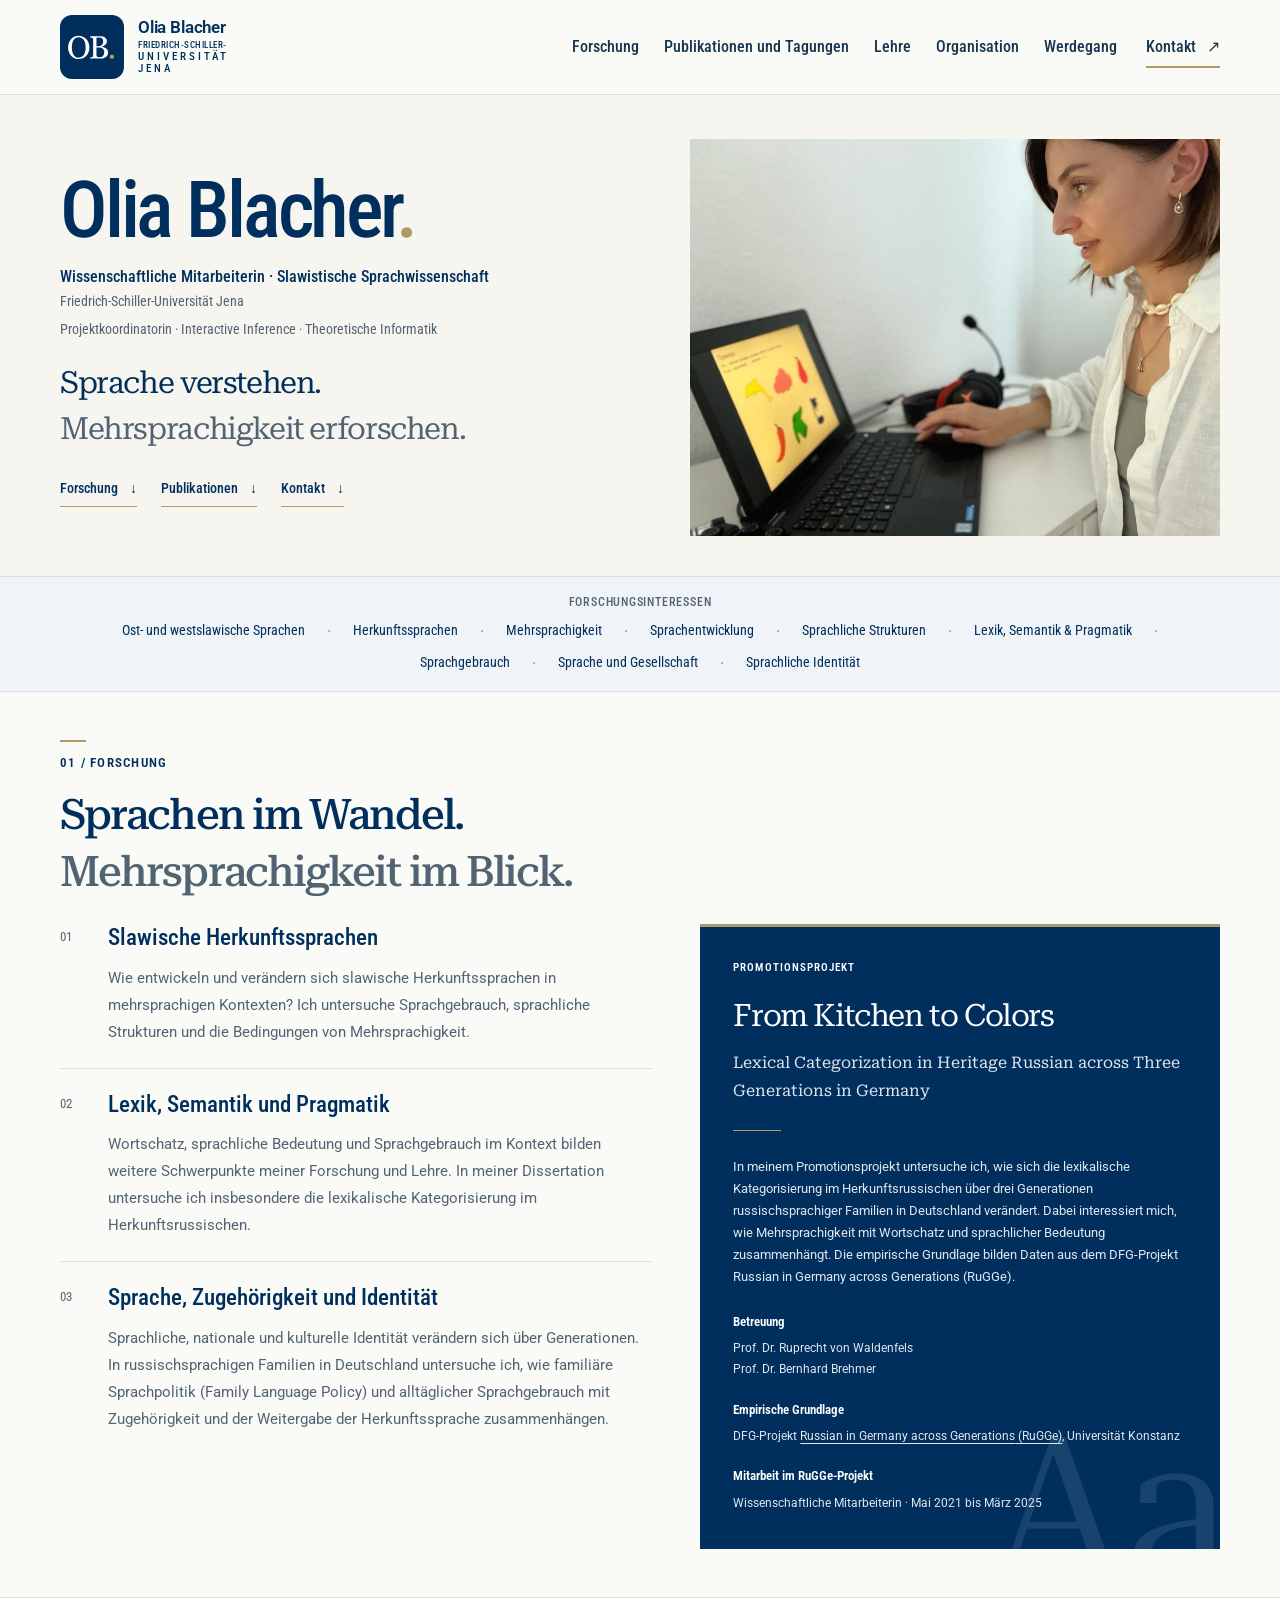
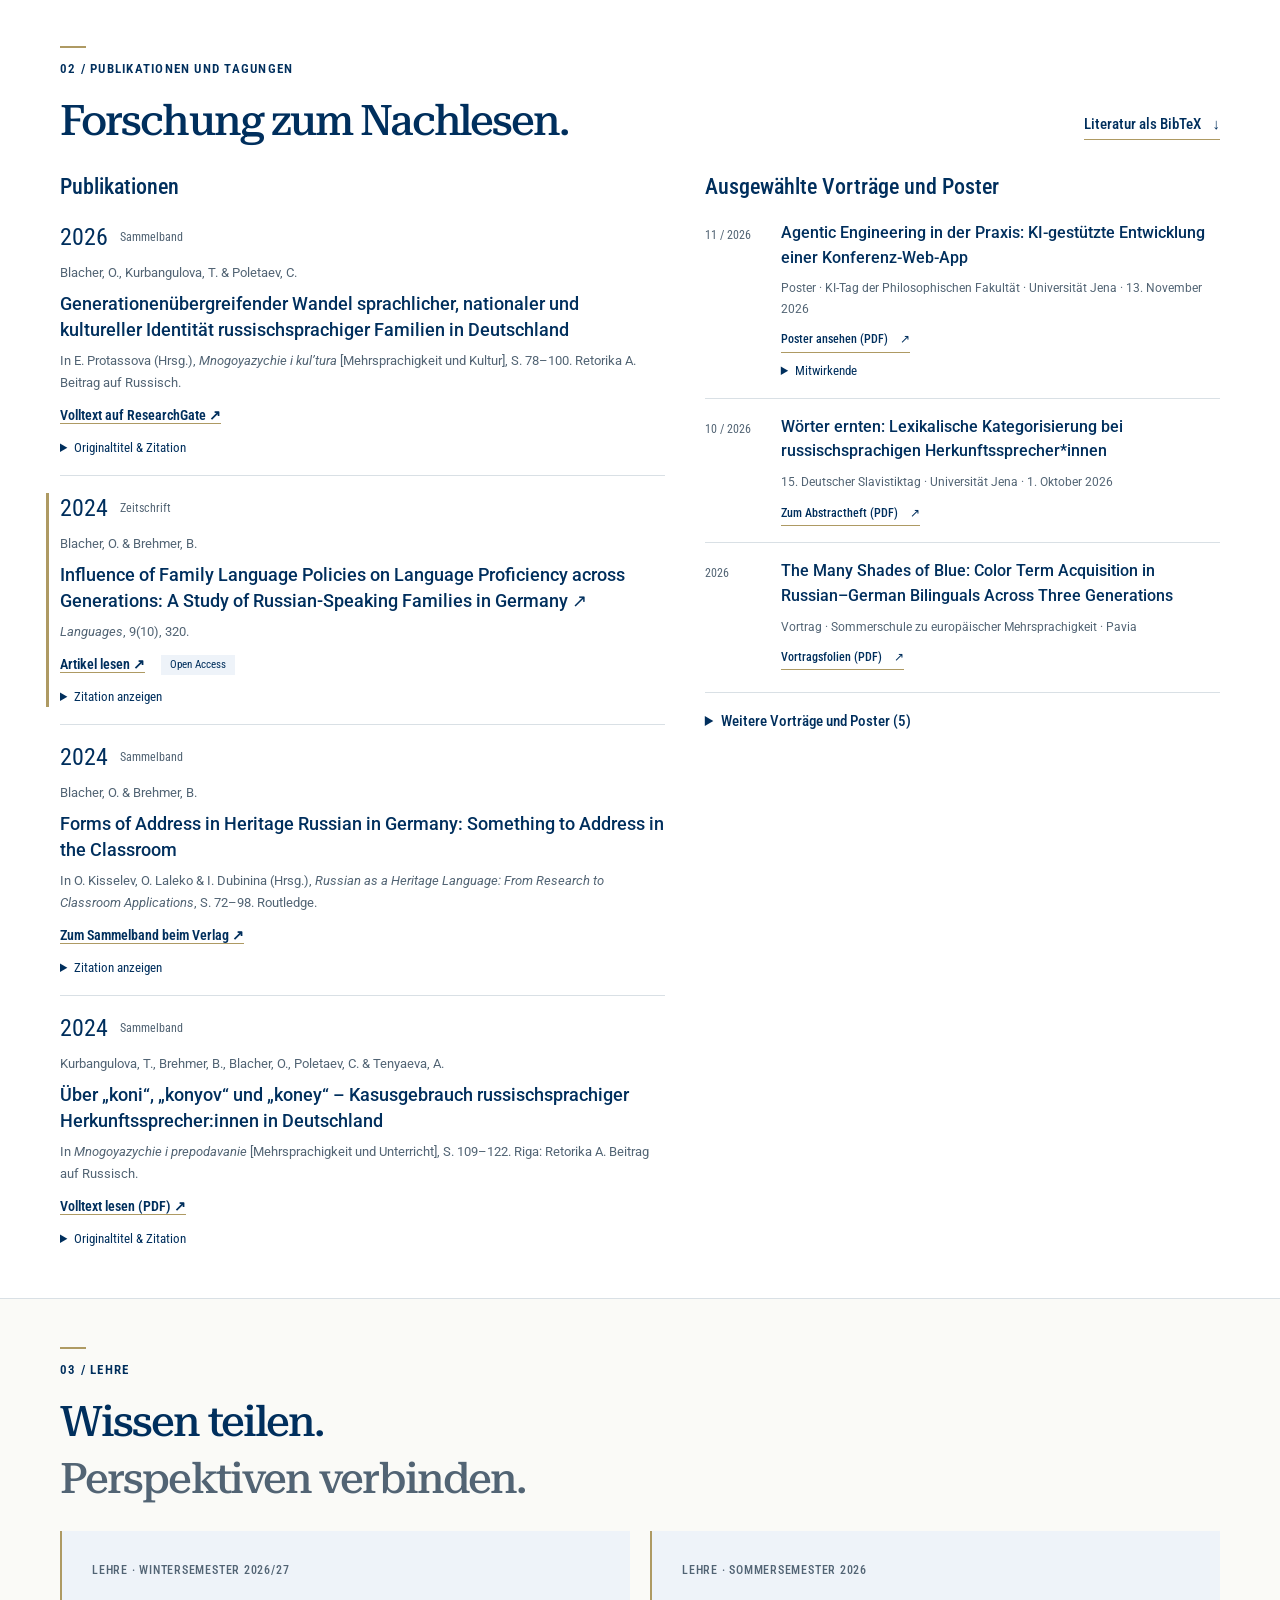
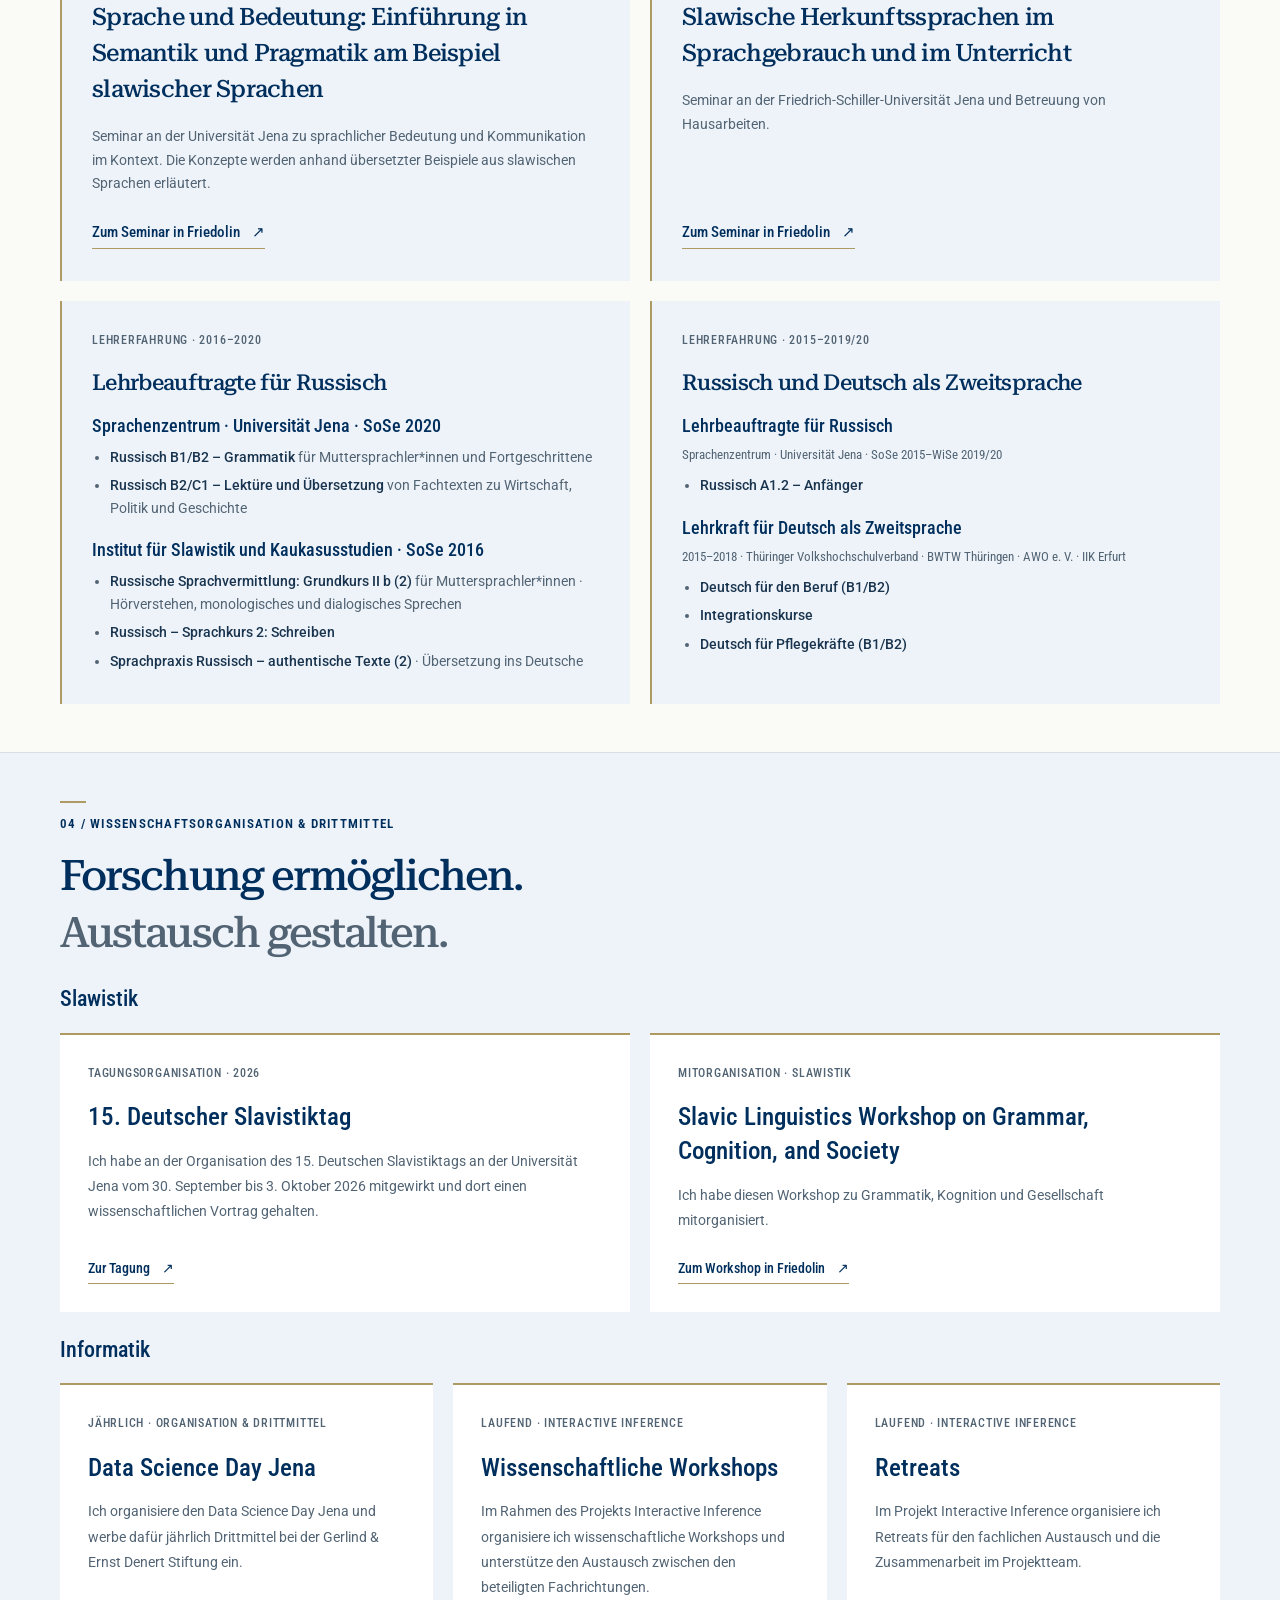
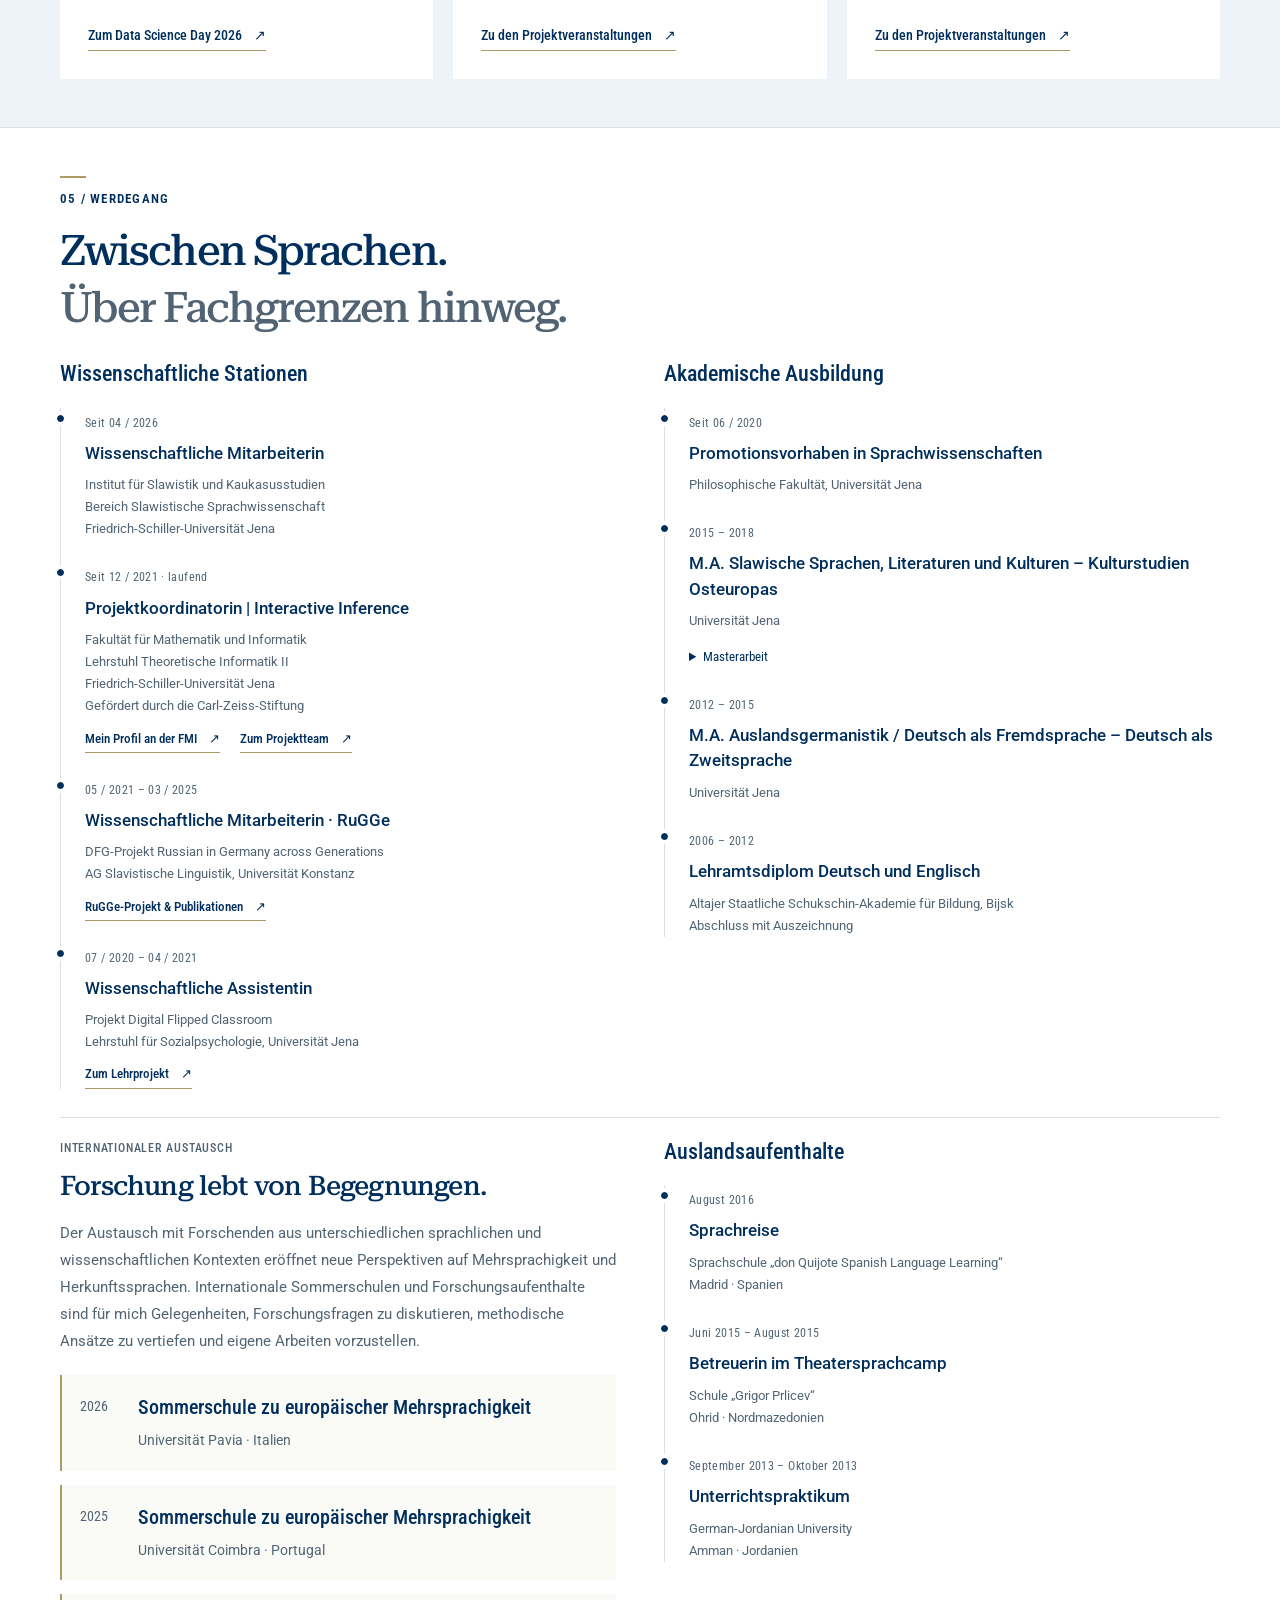
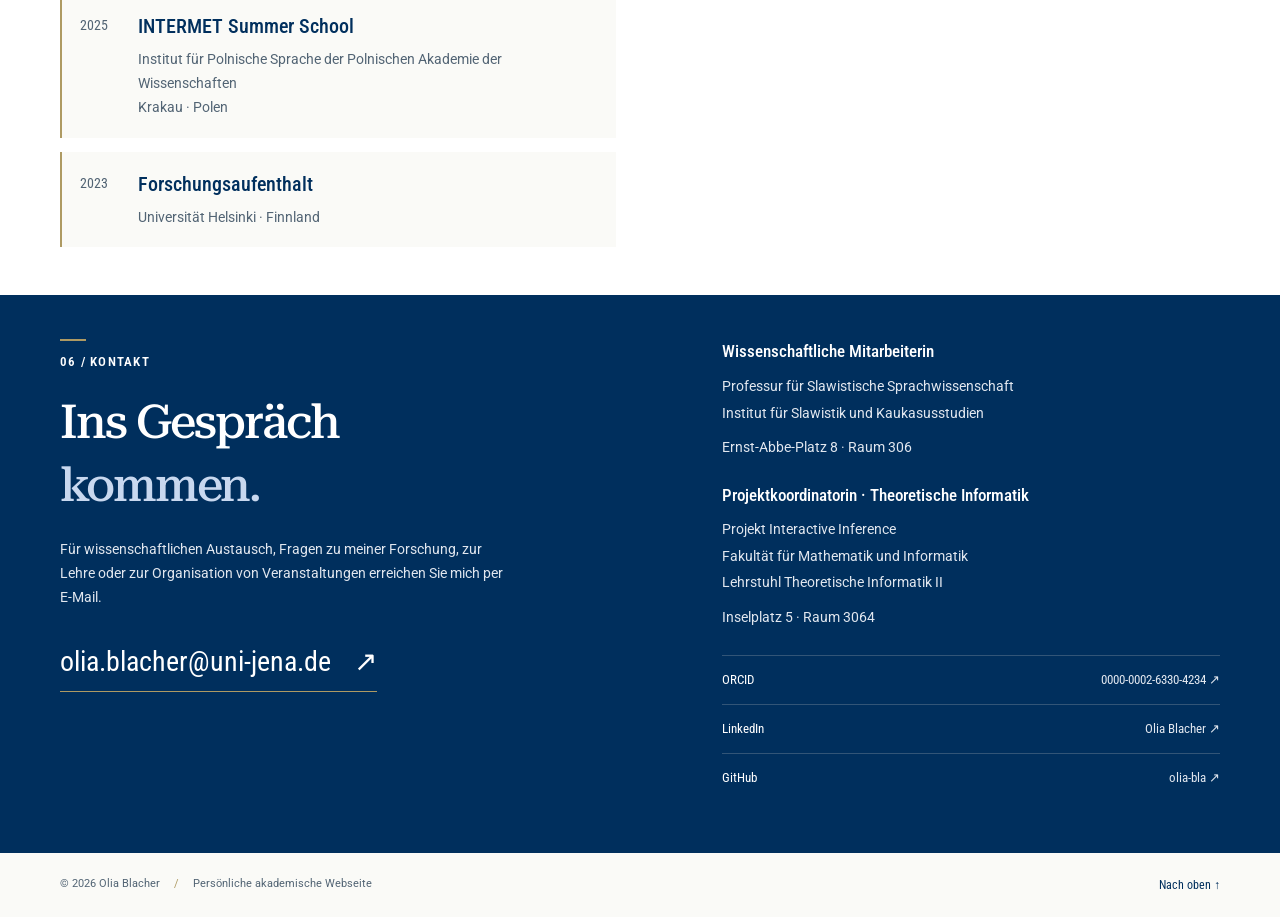
==== commit 75b75988: "Publish prepared academic website" ====
--- a/index.html
+++ b/index.html
@@ -27,7 +27,7 @@
   <link rel="preconnect" href="https://fonts.googleapis.com">
   <link rel="preconnect" href="https://fonts.gstatic.com" crossorigin>
   <link href="https://fonts.googleapis.com/css2?family=Roboto:wght@400;500;600;700&amp;family=Roboto+Condensed:wght@400;500;600;700&amp;family=Roboto+Serif:opsz,wght@8..144,400;8..144,500&amp;display=swap" rel="stylesheet">
-  <link rel="stylesheet" href="assets/style.css?v=0d67b082051e">
+  <link rel="stylesheet" href="assets/style.css?v=1a3a0308d9fe">
   <script type="application/ld+json">
   {
     "@context": "https://schema.org",
@@ -93,7 +93,6 @@
           <p class="hero-role">Wissenschaftliche Mitarbeiterin · Slawistische Sprachwissenschaft<br><span>Friedrich-Schiller-Universität Jena</span></p>
           <p class="hero-coordination">Projektkoordinatorin · <span lang="en">Interactive Inference</span> · Theoretische Informatik</p>
           <p class="hero-title">Sprache verstehen.<br><span>Mehrsprachigkeit erforschen.</span></p>
-          <p class="hero-intro">Ich erforsche slawische Sprachen als Herkunftssprachen und ihre Entwicklung in mehrsprachigen Kontexten. Dabei interessieren mich sprachliche Strukturen, Bedeutungen und Sprachgebrauch ebenso wie ihre gesellschaftlichen Zusammenhänge.</p>
           <div class="hero-links" role="group" aria-label="Direkteinstieg">
             <a class="text-link" href="#forschung">Forschung <span aria-hidden="true">↓</span></a>
             <a class="text-link" href="#publikationen">Publikationen <span aria-hidden="true">↓</span></a>
@@ -106,7 +105,20 @@
       </div>
     </section>
 
-    <div class="topic-band" aria-label="Forschungsschwerpunkte"><div class="container"><span class="topic-keyword">Ost- und westslawische Sprachen<span class="topic-separator" aria-hidden="true">·</span></span><span class="topic-keyword">Herkunftssprachen<span class="topic-separator" aria-hidden="true">·</span></span><span class="topic-keyword">Mehrsprachigkeit<span class="topic-separator" aria-hidden="true">·</span></span><span class="topic-keyword">Lexik, Semantik &amp; Pragmatik<span class="topic-separator" aria-hidden="true">·</span></span><span class="topic-keyword">Sprachliche Identität</span></div></div>
+    <section class="topic-band" aria-labelledby="research-interests-heading">
+      <div class="container">
+        <h2 class="topic-band-label" id="research-interests-heading">Forschungsinteressen</h2>
+        <span class="topic-keyword">Ost- und westslawische Sprachen<span class="topic-separator" aria-hidden="true">·</span></span>
+        <span class="topic-keyword">Herkunftssprachen<span class="topic-separator" aria-hidden="true">·</span></span>
+        <span class="topic-keyword">Mehrsprachigkeit<span class="topic-separator" aria-hidden="true">·</span></span>
+        <span class="topic-keyword">Sprachentwicklung<span class="topic-separator" aria-hidden="true">·</span></span>
+        <span class="topic-keyword">Sprachliche Strukturen<span class="topic-separator" aria-hidden="true">·</span></span>
+        <span class="topic-keyword">Lexik, Semantik &amp; Pragmatik<span class="topic-separator" aria-hidden="true">·</span></span>
+        <span class="topic-keyword">Sprachgebrauch<span class="topic-separator" aria-hidden="true">·</span></span>
+        <span class="topic-keyword">Sprache und Gesellschaft<span class="topic-separator" aria-hidden="true">·</span></span>
+        <span class="topic-keyword">Sprachliche Identität</span>
+      </div>
+    </section>
 
     <section class="section container" id="forschung" aria-labelledby="research-heading">
       <div class="section-heading"><p class="eyebrow">01 / Forschung</p><h2 id="research-heading">Sprachen im Wandel.<br><em>Mehrsprachigkeit im Blick.</em></h2></div>
--- a/assets/style.css
+++ b/assets/style.css
@@ -62,7 +62,6 @@
 .hero-coordination { margin-top: 6px; color: var(--muted); font-family: var(--condensed); font-size: 14px; line-height: 1.5; }
 .hero-title { margin-top: 20px; font-family: var(--serif); color: var(--navy); font-size: clamp(26px, 2.4vw, 34px); font-weight: 400; line-height: 1.5; letter-spacing: -.045em; }
 .hero-title span { color: var(--muted); }
-.hero-intro { max-width: 540px; margin-top: 20px; color: var(--muted); font-size: 17px; line-height: 1.85; }
 .text-link { display: inline-flex; align-items: center; gap: 12px; color: var(--navy); font-family: var(--condensed); font-weight: 500; font-size: 15px; text-decoration: none; border-bottom: 1px solid var(--gold); padding-bottom: 2px; }
 .text-link:hover { border-color: var(--navy); }
 .hero-links { display: flex; flex-wrap: wrap; gap: 10px 24px; margin-top: 20px; }
@@ -71,6 +70,7 @@
 .profile-photo { display: block; width: 100%; height: auto; border: 0; border-radius: 0; box-shadow: none; }
 .topic-band { background: #f0f3f7; border-block: 1px solid var(--line); }
 .topic-band .container { display: flex; flex-wrap: wrap; align-items: center; justify-content: center; gap: 8px 22px; padding-block: 16px; color: var(--navy); font-family: var(--condensed); font-size: 14px; }
+.topic-band-label { flex-basis: 100%; color: var(--muted); font-family: var(--condensed); font-size: 12px; font-weight: 500; line-height: 1.5; letter-spacing: .065em; text-align: center; text-transform: uppercase; }
 .topic-keyword { display: inline-flex; align-items: center; gap: 22px; white-space: nowrap; }
 .topic-separator { color: var(--gold); font-size: 18px; line-height: 1; }
 .section-heading { margin-bottom: 24px; }
@@ -234,7 +234,6 @@
   .hero { gap: 28px; grid-template-columns: 1fr; padding-block: 34px; }
   .hero h1 { font-size: clamp(64px, 9vw, 76px); }
   .hero-title { font-size: 29px; }
-  .hero-intro { max-width: 660px; font-size: 16px; }
   .profile-figure { width: 100%; max-width: 620px; justify-self: start; }
   .section { padding-block: 40px; }
   .research-grid { grid-template-columns: 1fr 1fr; gap: 24px; }
@@ -259,7 +258,6 @@
   .eyebrow { font-size: 11px; }
   .hero h1 { font-size: clamp(52px, 12vw, 70px); }
   .hero-title { margin-top: 18px; font-size: clamp(23px, 5.7vw, 30px); }
-  .hero-intro { font-size: 16px; margin-top: 18px; }
   .profile-figure { max-width: 100%; justify-self: stretch; }
   .topic-band .container { column-gap: 16px; font-size: 12px; }
   .topic-keyword { gap: 16px; }
@@ -318,10 +316,9 @@
   nav, .menu-toggle, .topic-band, .profile-figure, .skip-link, .site-footer a, .dissertation-mark { display: none !important; }
   .hero-section { background: white; color: #000; }
   .hero { display: block; padding-block: 25px; }
-  .hero h1, .hero-title, .hero-title span, .hero-intro { color: #000; }
+  .hero h1, .hero-title, .hero-title span { color: #000; }
   .hero h1 { font-size: 38pt; }
   .hero-title { font-size: 19pt; }
-  .hero-intro { max-width: 100%; }
   .section { padding-block: 25px; }
   h2 { font-size: 22pt; }
   .section-heading { margin-bottom: 20px; }
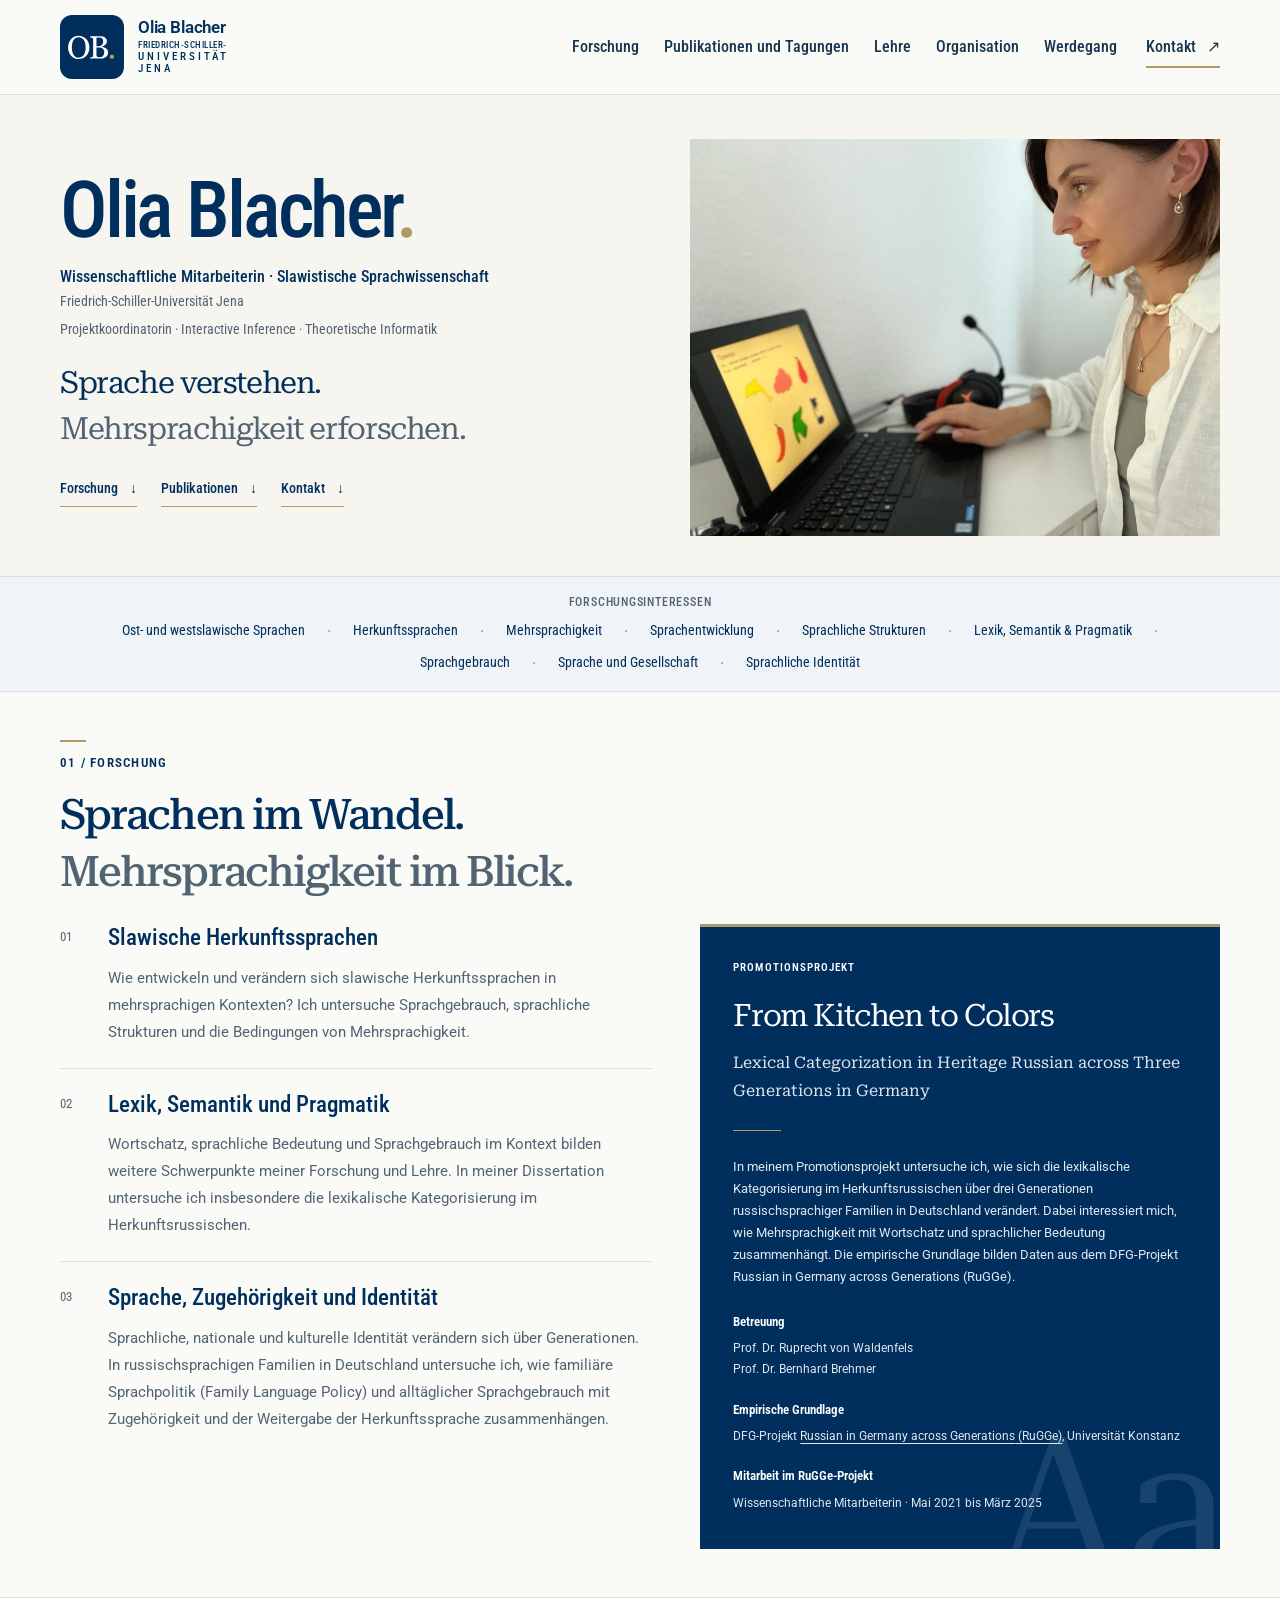
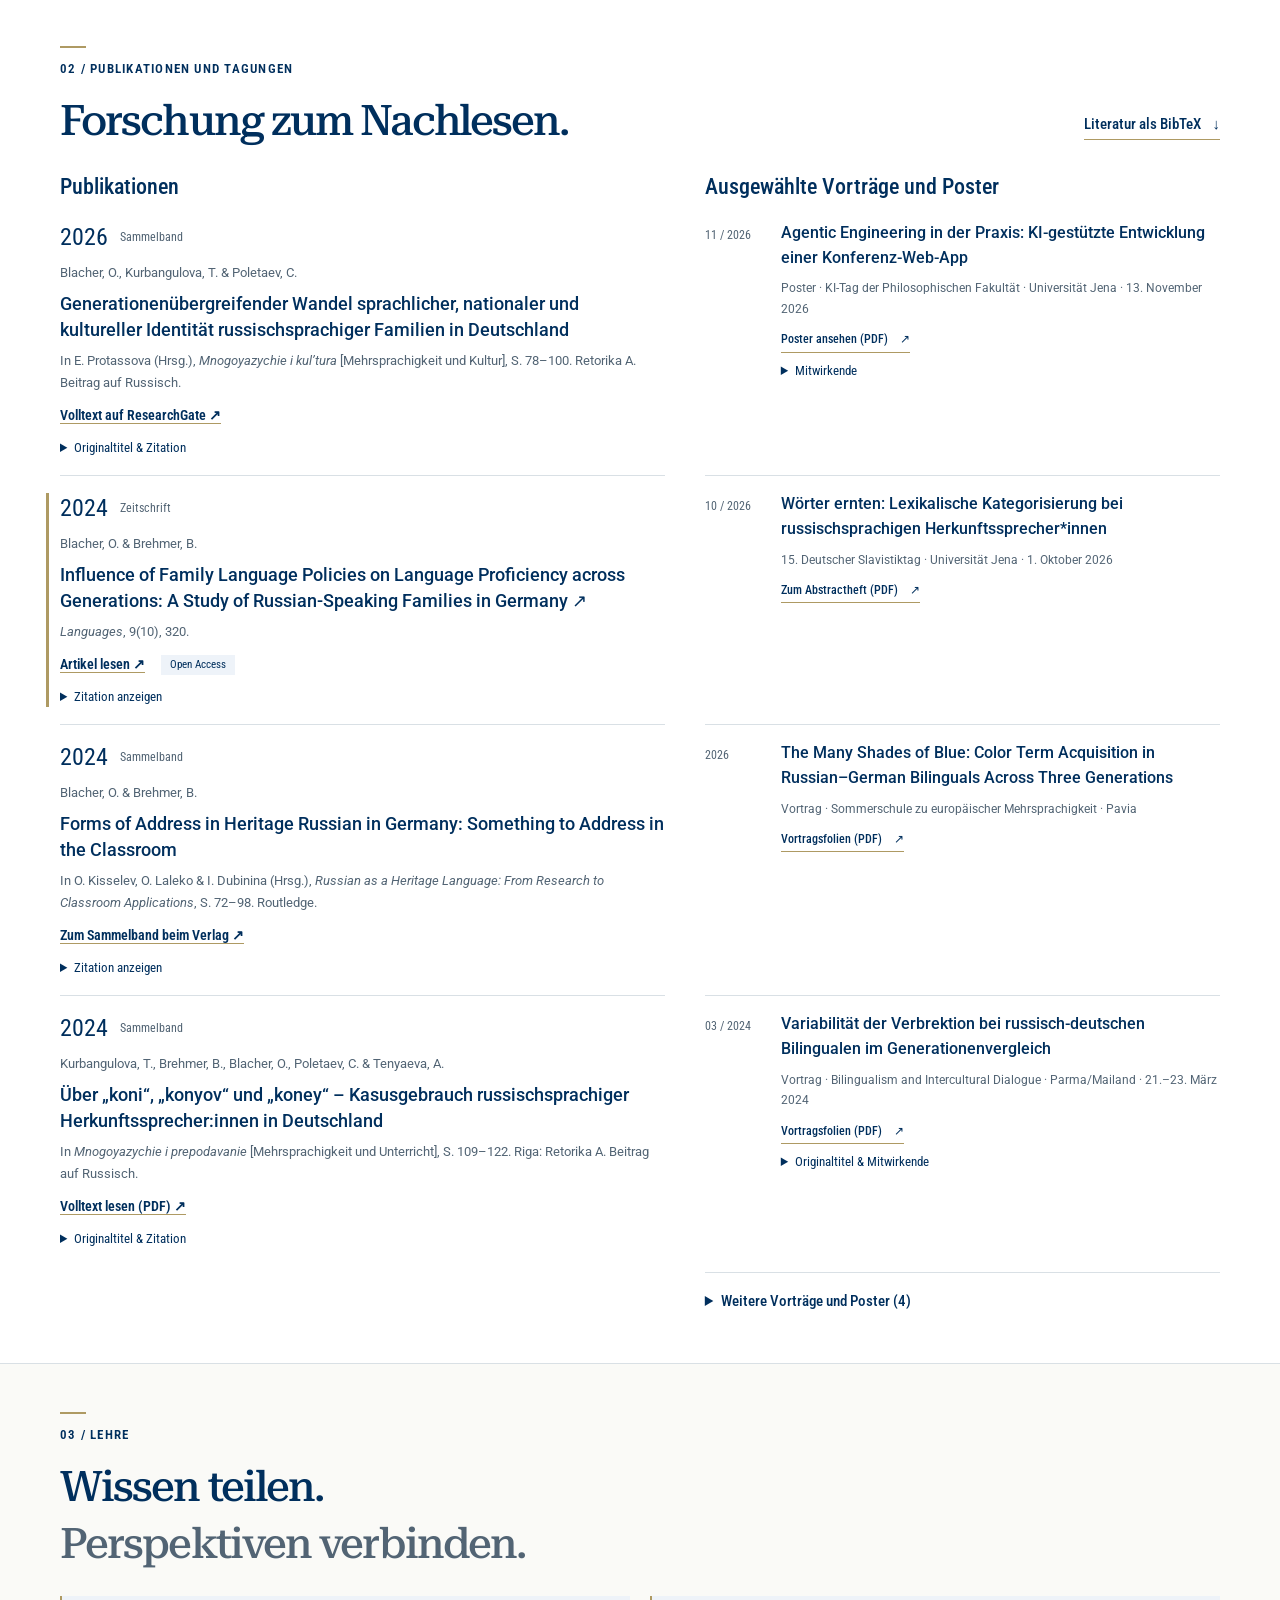
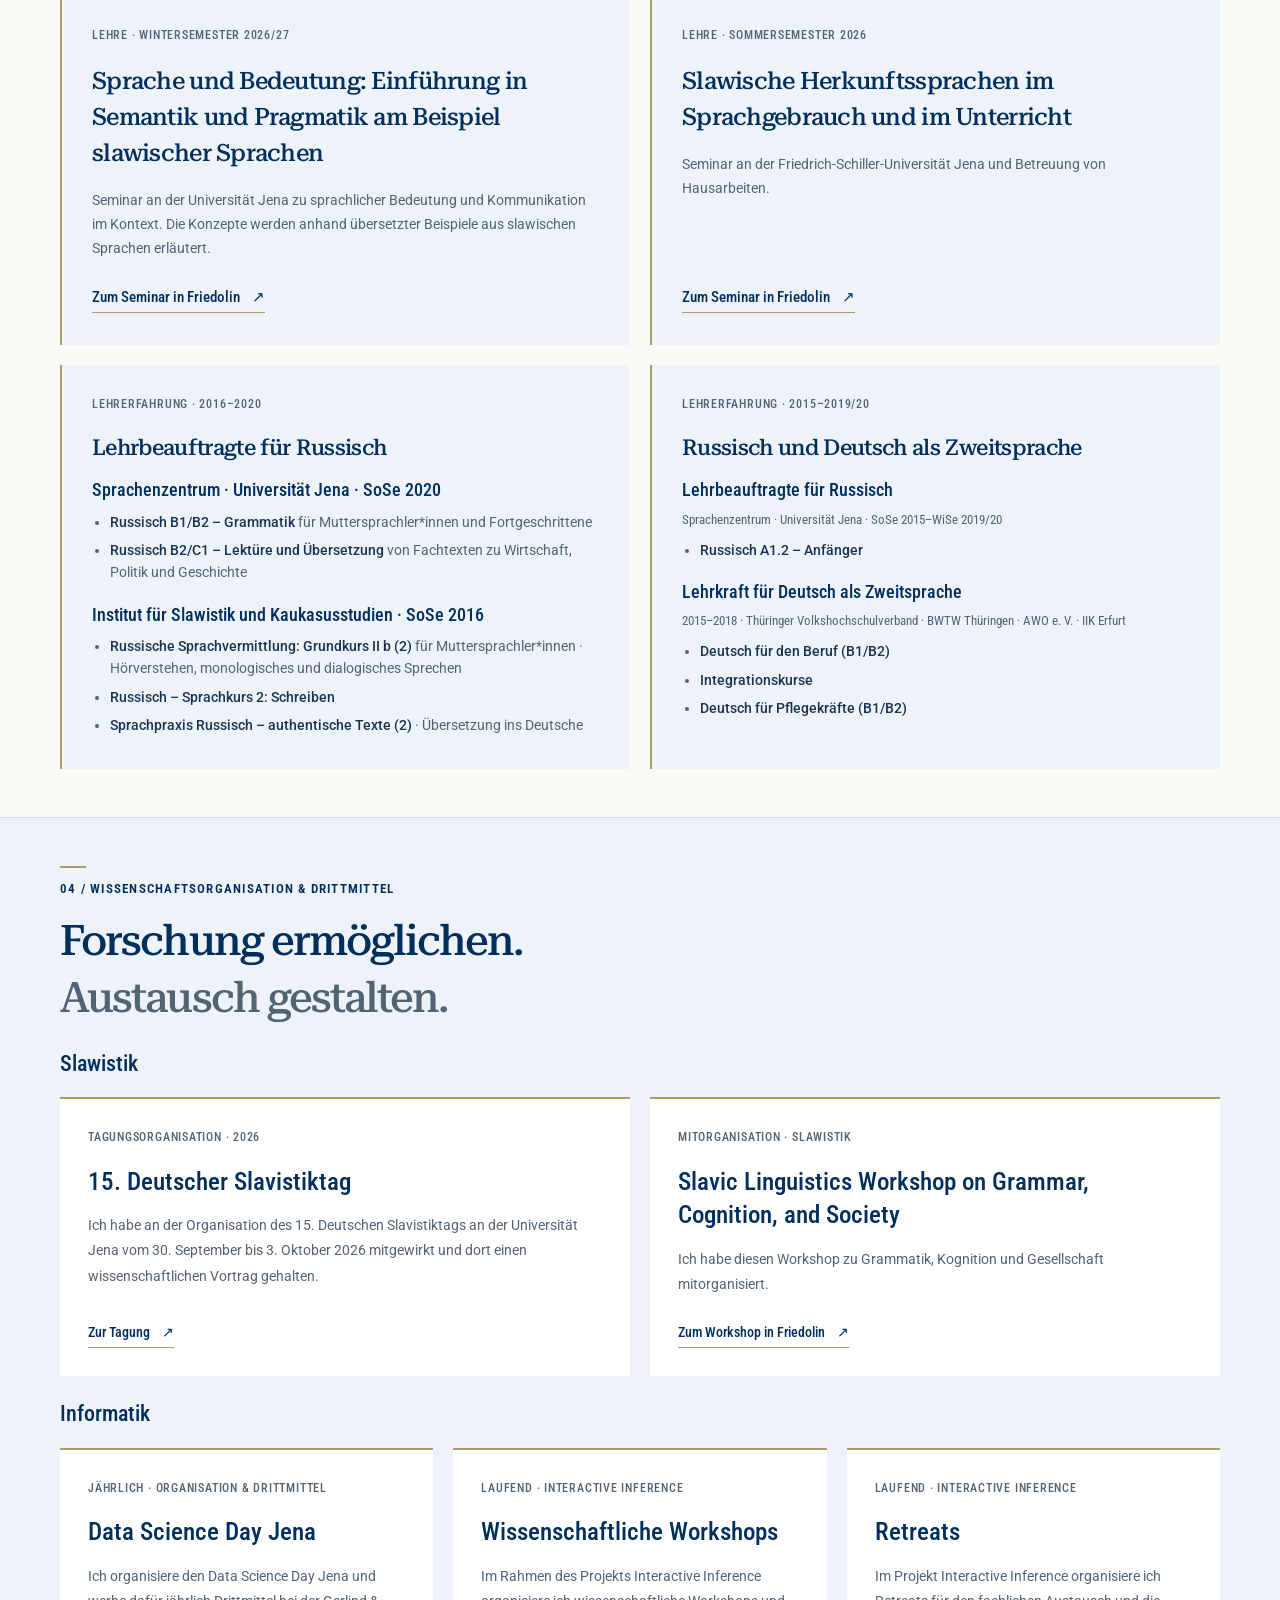
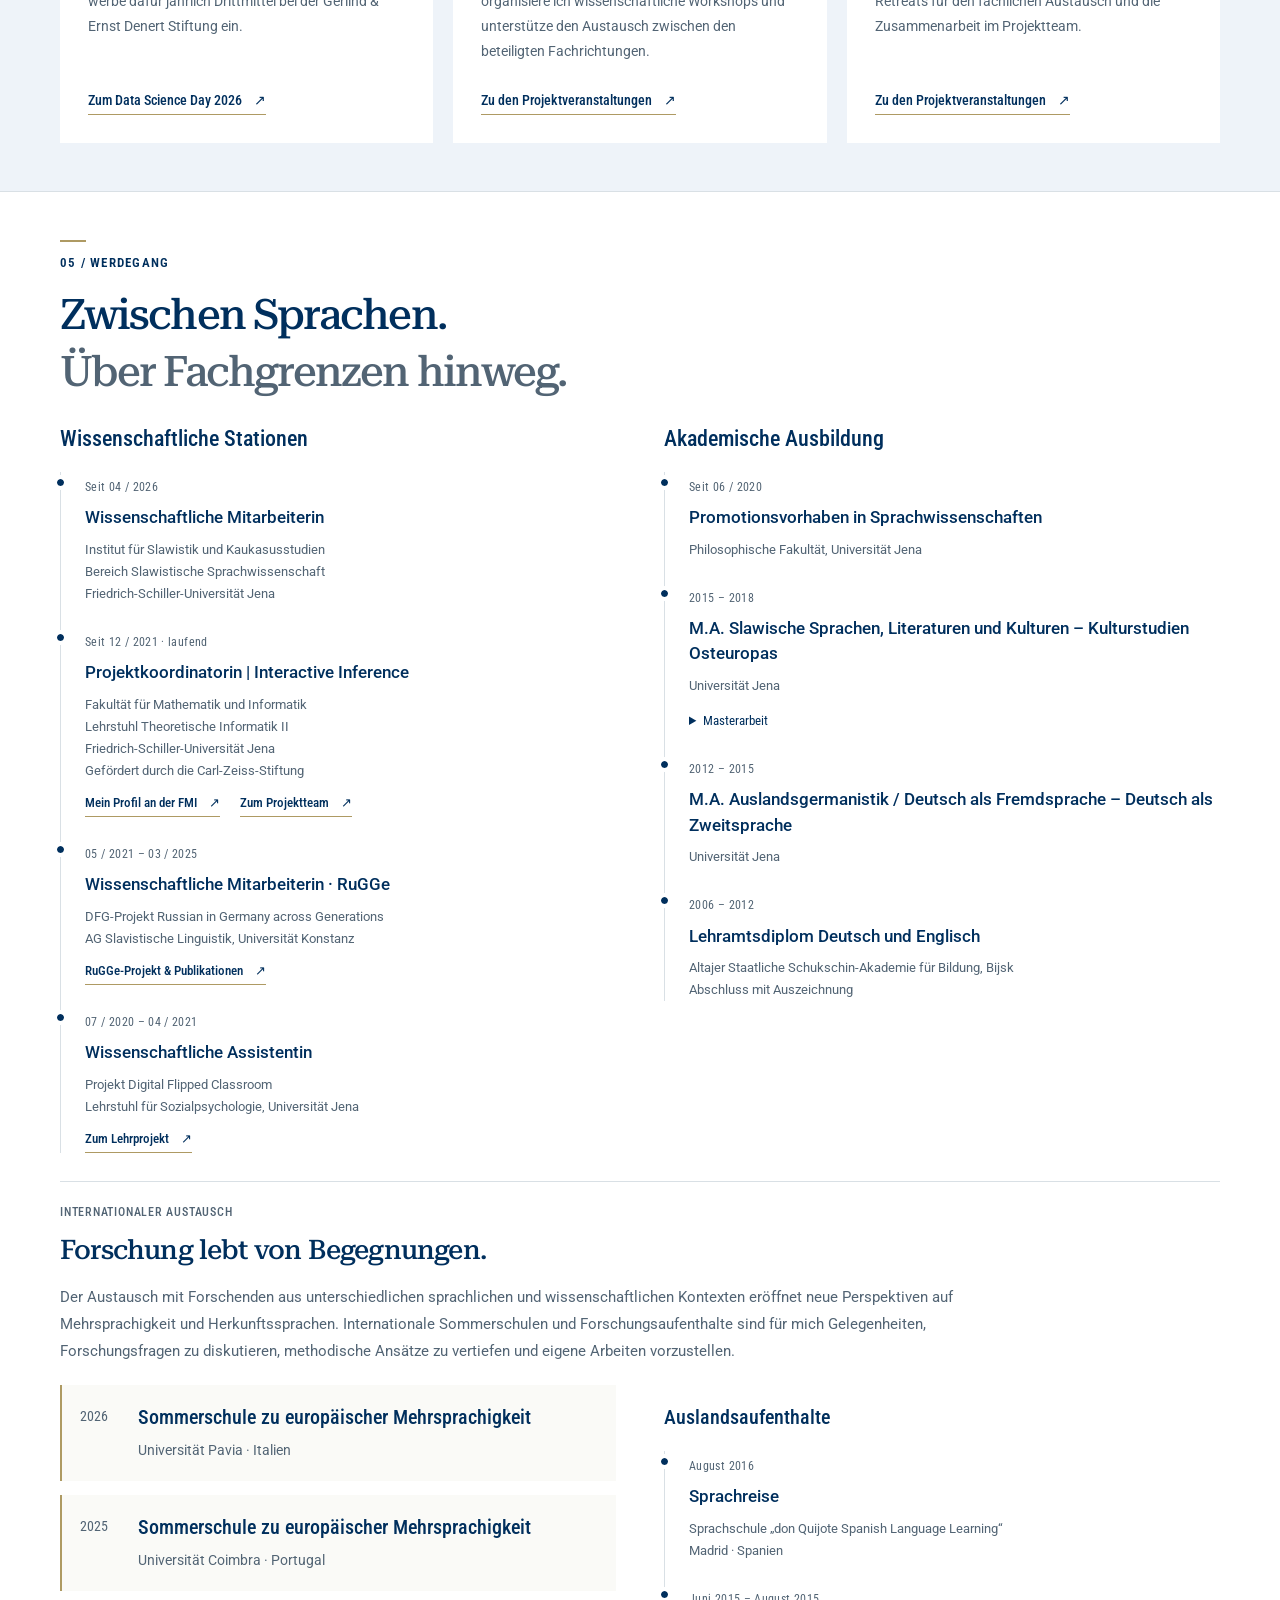
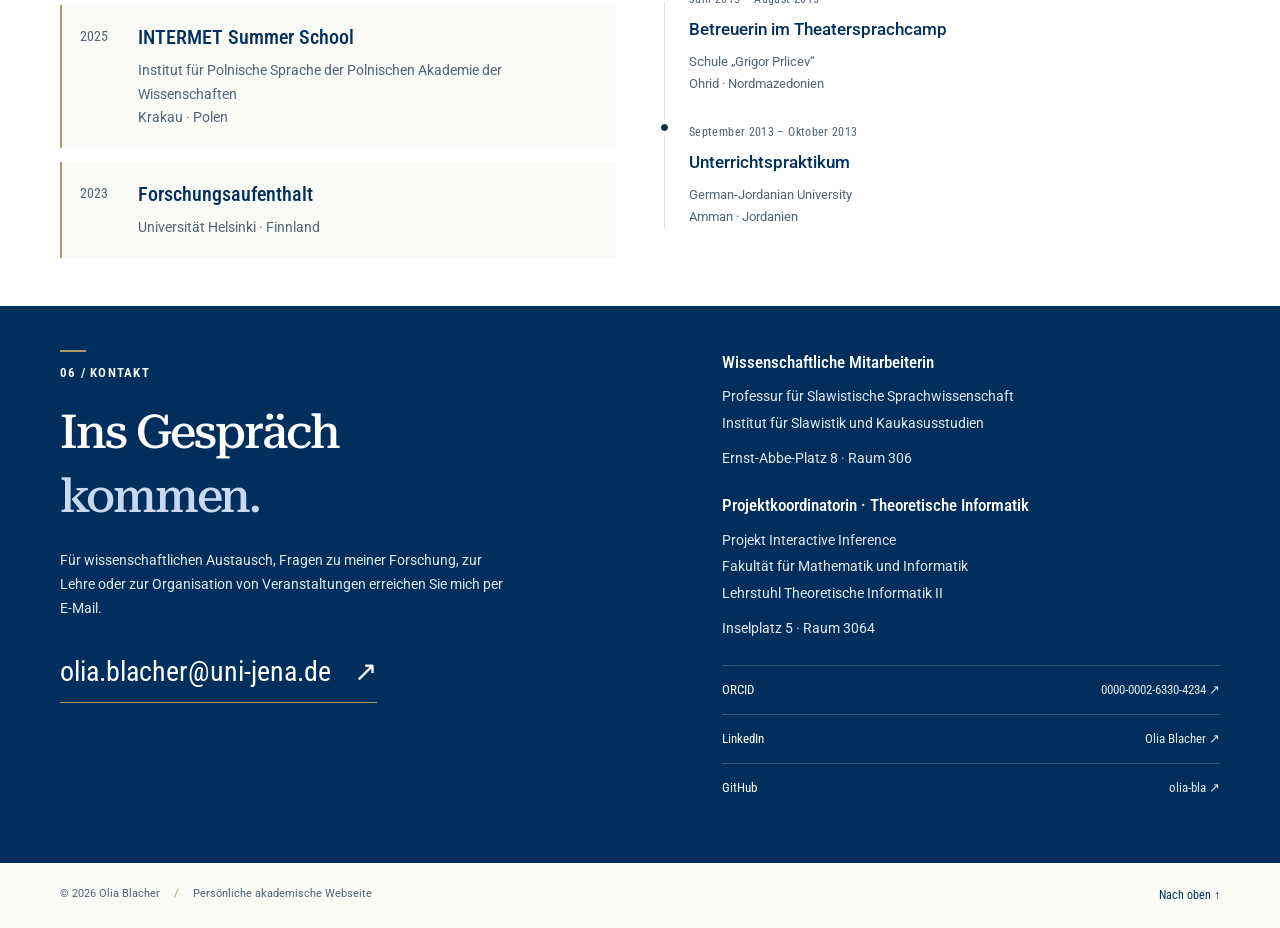
==== commit f57f643c: "Publish prepared academic website" ====
--- a/index.html
+++ b/index.html
@@ -27,7 +27,7 @@
   <link rel="preconnect" href="https://fonts.googleapis.com">
   <link rel="preconnect" href="https://fonts.gstatic.com" crossorigin>
   <link href="https://fonts.googleapis.com/css2?family=Roboto:wght@400;500;600;700&amp;family=Roboto+Condensed:wght@400;500;600;700&amp;family=Roboto+Serif:opsz,wght@8..144,400;8..144,500&amp;display=swap" rel="stylesheet">
-  <link rel="stylesheet" href="assets/style.css?v=1a3a0308d9fe">
+  <link rel="stylesheet" href="assets/style.css?v=f5d2834389d6">
   <script type="application/ld+json">
   {
     "@context": "https://schema.org",
@@ -157,11 +157,11 @@
             <li><time datetime="2026-11-13">11 / 2026</time><div><h4><span lang="en">Agentic Engineering</span> in der Praxis: KI-gestützte Entwicklung einer Konferenz-Web-App</h4><p>Poster · KI-Tag der Philosophischen Fakultät · Universität Jena · 13. November 2026</p><a class="text-link" href="assets/poster-agentic-engineering-2026.pdf">Poster ansehen (PDF) <span aria-hidden="true">↗</span></a><details><summary>Mitwirkende</summary><p>Olia Blacher &amp; Ruprecht von Waldenfels</p></details></div></li>
             <li><time datetime="2026-10-01">10 / 2026</time><div><h4>Wörter ernten: Lexikalische Kategorisierung bei russischsprachigen Herkunftssprecher*innen</h4><p>15. Deutscher Slavistiktag · Universität Jena · 1. Oktober 2026</p><a class="text-link" href="https://www.gw.uni-jena.de/phifakmedia/199683/book-of-abstracts-2026.pdf">Zum Abstractheft (PDF) <span aria-hidden="true">↗</span></a></div></li>
             <li id="vortrag-pavia-2026"><time datetime="2026">2026</time><div><h4 lang="en">The Many Shades of Blue: Color Term Acquisition in Russian–German Bilinguals Across Three Generations</h4><p>Vortrag · Sommerschule zu europäischer Mehrsprachigkeit · Pavia</p><a class="text-link" href="assets/slides-blue-shades-pavia-2026.pdf">Vortragsfolien (PDF) <span aria-hidden="true">↗</span></a></div></li>
+            <li><time datetime="2024-03">03 / 2024</time><div><h4>Variabilität der Verbrektion bei russisch-deutschen Bilingualen im Generationenvergleich</h4><p>Vortrag · Bilingualism and Intercultural Dialogue · Parma/Mailand · 21.–23. März 2024</p><a class="text-link" href="assets/slides-case-government-2024.pdf">Vortragsfolien (PDF) <span aria-hidden="true">↗</span></a><details><summary>Originaltitel &amp; Mitwirkende</summary><p lang="ru">Вариативность в глагольном управлении среди русско-немецких билингвов в межпоколенческом сравнении</p><p>Olia Blacher, Bernhard Brehmer, Tatjana Kurbangulova, Chingiz Poletaev &amp; Anastasiia Teniaeva</p></details></div></li>
           </ol>
           <details class="talk-archive">
-            <summary>Weitere Vorträge und Poster (5)</summary>
-            <ol class="talk-list">
-            <li><time datetime="2024-03">03 / 2024</time><div><h4>Variabilität der Verbrektion bei russisch-deutschen Bilingualen im Generationenvergleich</h4><p>Vortrag · Bilingualism and Intercultural Dialogue · Parma/Mailand · 21.–23. März 2024</p><a class="text-link" href="assets/slides-case-government-2024.pdf">Vortragsfolien (PDF) <span aria-hidden="true">↗</span></a><details><summary>Originaltitel &amp; Mitwirkende</summary><p lang="ru">Вариативность в глагольном управлении среди русско-немецких билингвов в межпоколенческом сравнении</p><p>Olia Blacher, Bernhard Brehmer, Tatjana Kurbangulova, Chingiz Poletaev &amp; Anastasiia Teniaeva</p></details></div></li>
+            <summary>Weitere Vorträge und Poster (4)</summary>
+            <ol class="talk-list" start="5">
             <li><time datetime="2023-09">09 / 2023</time><div><h4 lang="en">Variability in Case Government among Russian Heritage Speakers in Germany: Assessing the Impact of Language Contact Across Three Generations</h4><p>Poster · RUEG Conference „Linguistic Variability in Heritage Language Research“ · Humboldt-Universität zu Berlin</p><a class="text-link" href="assets/poster-rueg-2023.pdf">Poster ansehen (PDF) <span aria-hidden="true">↗</span></a><details><summary>Mitwirkende</summary><p>Olia Blacher, Bernhard Brehmer, Tatjana Kurbangulova, Chingiz Poletaev &amp; Anastasiia Teniaeva</p></details></div></li>
             <li><time datetime="2023-06">06 / 2023</time><div><h4 lang="en">(In)consistencies in Target Gender Marking in Heritage Polish and Russian in Germany</h4><p>Vortrag · 14th International Symposium on Bilingualism · Sydney · 26.–30. Juni 2023</p><a class="text-link" href="assets/slides-gender-isb14-2023.pdf">Vortragsfolien (PDF) <span aria-hidden="true">↗</span></a><details><summary>Mitwirkende</summary><p>Bernhard Brehmer, Olia Blacher &amp; Tatjana Kurbangulova</p></details></div></li>
             <li><time datetime="2022-09">09 / 2022</time><div><h4>Differenzielle Objektmarkierung im Russischen in Deutschland</h4><p>Vortrag · GAL-Jahrestagung 2022 · Würzburg · 28.–30. September 2022</p><a class="text-link" href="assets/slides-dom-2022.pdf">Vortragsfolien (PDF) <span aria-hidden="true">↗</span></a><details><summary>Mitwirkende</summary><p>Olia Blacher, Tatjana Kurbangulova &amp; Bernhard Brehmer</p></details></div></li>
@@ -259,10 +259,12 @@
         </ol></div>
       </div>
       <div class="international-experience-grid">
-      <section class="international" aria-labelledby="international-heading">
+      <div class="international-introduction">
         <p class="small-label">Internationaler Austausch</p>
         <h3 id="international-heading">Forschung lebt von Begegnungen.</h3>
         <p class="international-intro">Der Austausch mit Forschenden aus unterschiedlichen sprachlichen und wissenschaftlichen Kontexten eröffnet neue Perspektiven auf Mehrsprachigkeit und Herkunftssprachen. Internationale Sommerschulen und Forschungsaufenthalte sind für mich Gelegenheiten, Forschungsfragen zu diskutieren, methodische Ansätze zu vertiefen und eigene Arbeiten vorzustellen.</p>
+      </div>
+      <section class="international" aria-labelledby="international-heading">
         <ol class="international-list">
           <li><time datetime="2026">2026</time><div><h4>Sommerschule zu europäischer Mehrsprachigkeit</h4><p>Universität Pavia · Italien</p></div></li>
           <li><time datetime="2025">2025</time><div><h4>Sommerschule zu europäischer Mehrsprachigkeit</h4><p>Universität Coimbra · Portugal</p></div></li>
--- a/assets/style.css
+++ b/assets/style.css
@@ -169,12 +169,13 @@
 .timeline p { margin-top: 8px; color: var(--muted); font-size: 13px; }
 .timeline .text-link { margin-top: 10px; font-size: 13px; }
 .career-links { display: flex; flex-wrap: wrap; column-gap: 20px; }
-.international-experience-grid { display: grid; grid-template-columns: repeat(2, minmax(0, 1fr)); gap: 48px; align-items: start; margin-top: 28px; padding-top: 20px; border-top: 1px solid var(--line); }
+.international-experience-grid { --exchange-card-padding: 18px; display: grid; grid-template-columns: repeat(2, minmax(0, 1fr)); gap: 20px 48px; align-items: start; margin-top: 28px; padding-top: 20px; border-top: 1px solid var(--line); }
+.international-introduction { grid-column: 1 / -1; }
 .international, .abroad-stays { min-width: 0; }
-.international h3 { margin-top: 12px; font-family: var(--serif); font-size: 27px; letter-spacing: -.03em; }
+.international-introduction h3 { margin-top: 12px; font-family: var(--serif); font-size: 27px; letter-spacing: -.03em; }
 .international-intro { max-width: 900px; margin-top: 16px; color: var(--muted); font-size: 15px; line-height: 1.8; }
-.international-list { display: grid; grid-template-columns: 1fr; gap: 14px; margin-top: 20px; padding: 0; list-style: none; }
-.international-list li { display: grid; grid-template-columns: 44px minmax(0, 1fr); gap: 14px; padding: 18px; background: var(--paper); border-left: 2px solid var(--gold); }
+.international-list { display: grid; grid-template-columns: 1fr; gap: 14px; padding: 0; list-style: none; }
+.international-list li { display: grid; grid-template-columns: 44px minmax(0, 1fr); gap: 14px; padding: var(--exchange-card-padding); background: var(--paper); border-left: 2px solid var(--gold); }
 .international-list time { padding-top: 2px; color: var(--muted); font-family: var(--condensed); font-size: 14px; }
 .international-list h4 { font-family: var(--condensed); font-size: 20px; line-height: 1.4; }
 .international-list p { margin-top: 8px; color: var(--muted); font-size: 14px; }
@@ -204,14 +205,30 @@
 
 @media (min-width: 861px) {
   .menu-toggle { display: none; }
+  .abroad-stays { padding-top: var(--exchange-card-padding); }
+  .abroad-stays > .list-heading { font-size: 20px; line-height: 1.4; }
+}
+@media screen and (min-width: 861px) {
+  @supports (grid-template-rows: subgrid) {
+    /* Shared rows: heading, four paired entries, then the talk archive. */
+    .publications-conferences-grid { row-gap: 0; align-items: stretch; }
+    .publication-column, .conference-contributions { display: grid; grid-row: 1 / span 6; grid-template-rows: subgrid; row-gap: 0; }
+    .publication-column { grid-column: 1; }
+    .conference-contributions { grid-column: 2; }
+    .publication-column > .list-heading, .conference-contributions > .list-heading { grid-row: 1; align-self: start; }
+    .publication-list, .conference-contributions > .talk-list { display: grid; grid-row: 2 / span 4; grid-template-rows: subgrid; row-gap: 0; }
+    .publication-list > .publication { align-content: start; }
+    .conference-contributions > .talk-archive { grid-row: 6; }
+  }
 }
 @media (max-width: 1060px) {
   .container { width: calc(100% - 56px); }
   .hero { gap: 32px; padding-block: 40px; }
-  .publications-conferences-grid { gap: 32px; }
+  .publications-conferences-grid { column-gap: 32px; }
   nav { gap: 16px; }
   nav a { font-size: 14px; }
-  .research-grid, .career-grid, .international-experience-grid { gap: 32px; }
+  .research-grid, .career-grid { gap: 32px; }
+  .international-experience-grid { column-gap: 32px; }
   .contact-grid { gap: 40px; }
   .topic-band .container { gap: 15px; font-size: 12px; }
   .topic-keyword { gap: 15px; }
@@ -287,8 +304,8 @@
   .list-heading { font-size: 23px; }
   .timeline h4 { font-size: 17px; }
   .international-experience-grid { margin-top: 24px; }
-  .international h3 { font-size: 22px; }
-  .international-list { grid-template-columns: 1fr; gap: 14px; margin-top: 18px; }
+  .international-introduction h3 { font-size: 22px; }
+  .international-list { grid-template-columns: 1fr; gap: 14px; }
   .international-list li { gap: 15px; padding: 21px; }
   .contact-section { padding-block: 32px; }
   .contact-section h2 { font-size: 42px; }
@@ -324,6 +341,7 @@
   .section-heading { margin-bottom: 20px; }
   .publications-conferences-grid { grid-template-columns: 1fr; gap: 20px; }
   .international-experience-grid { grid-template-columns: 1fr; gap: 20px; }
+  .abroad-stays { padding-top: 0; }
   .publication-column, .conference-contributions, .publication-list, .conference-contributions > .talk-list { display: block; }
   .research-grid, .career-grid, .teaching-grid, .contact-grid { gap: 25px; }
   .dissertation, .teaching-card, .organization-card { background: white; color: #000; border: 1px solid #999; }
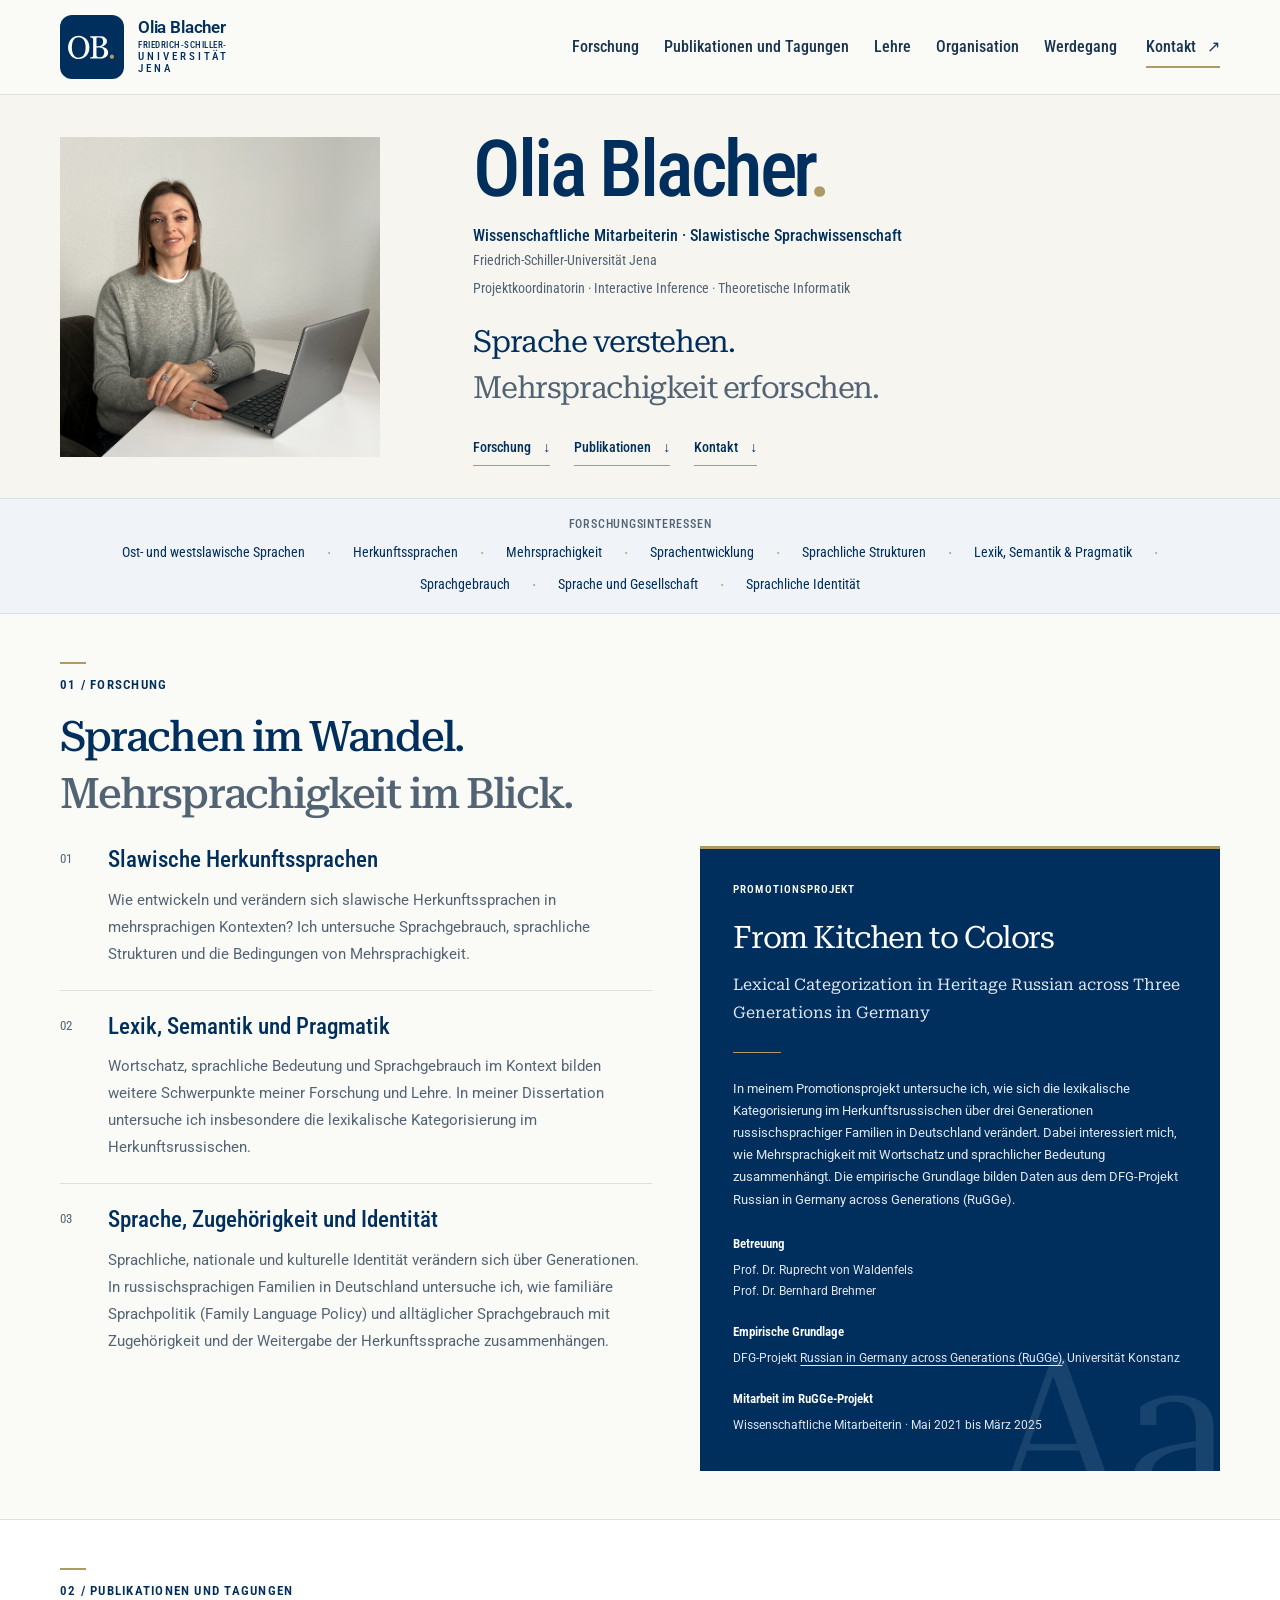
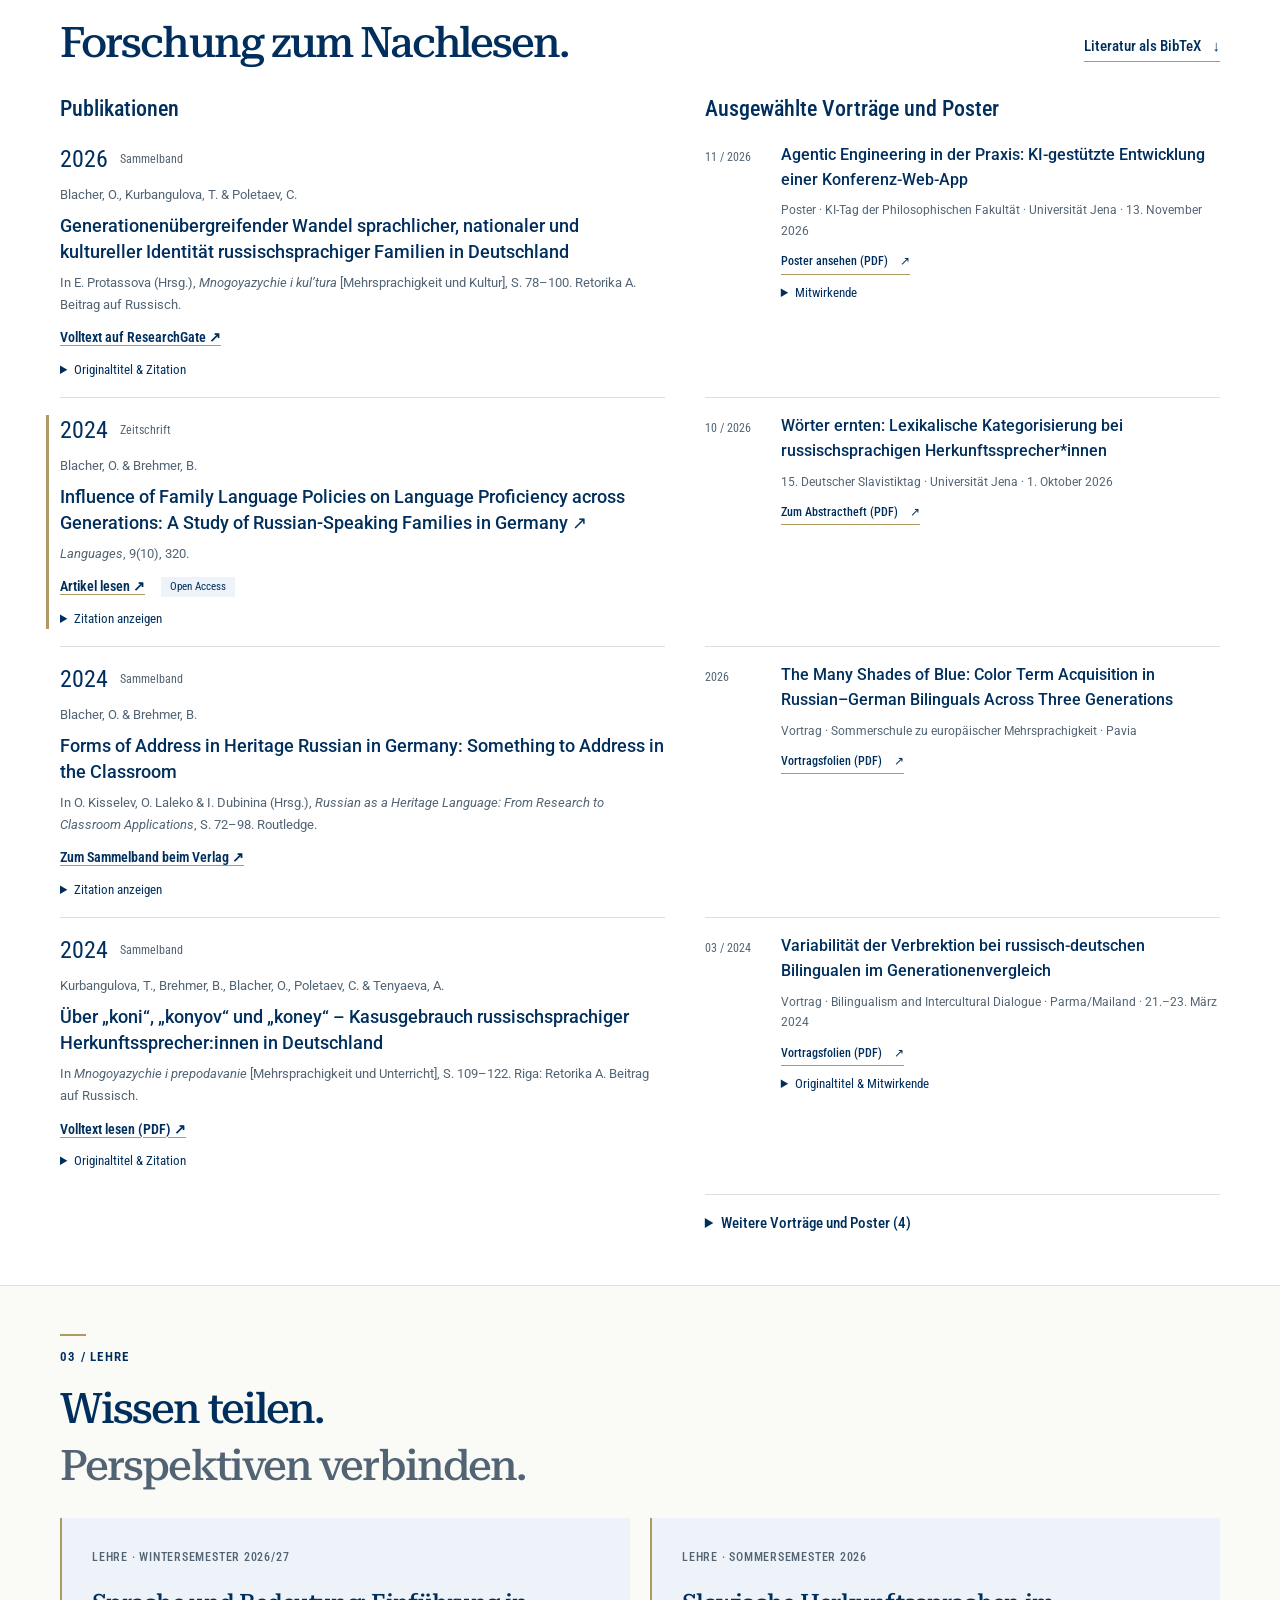
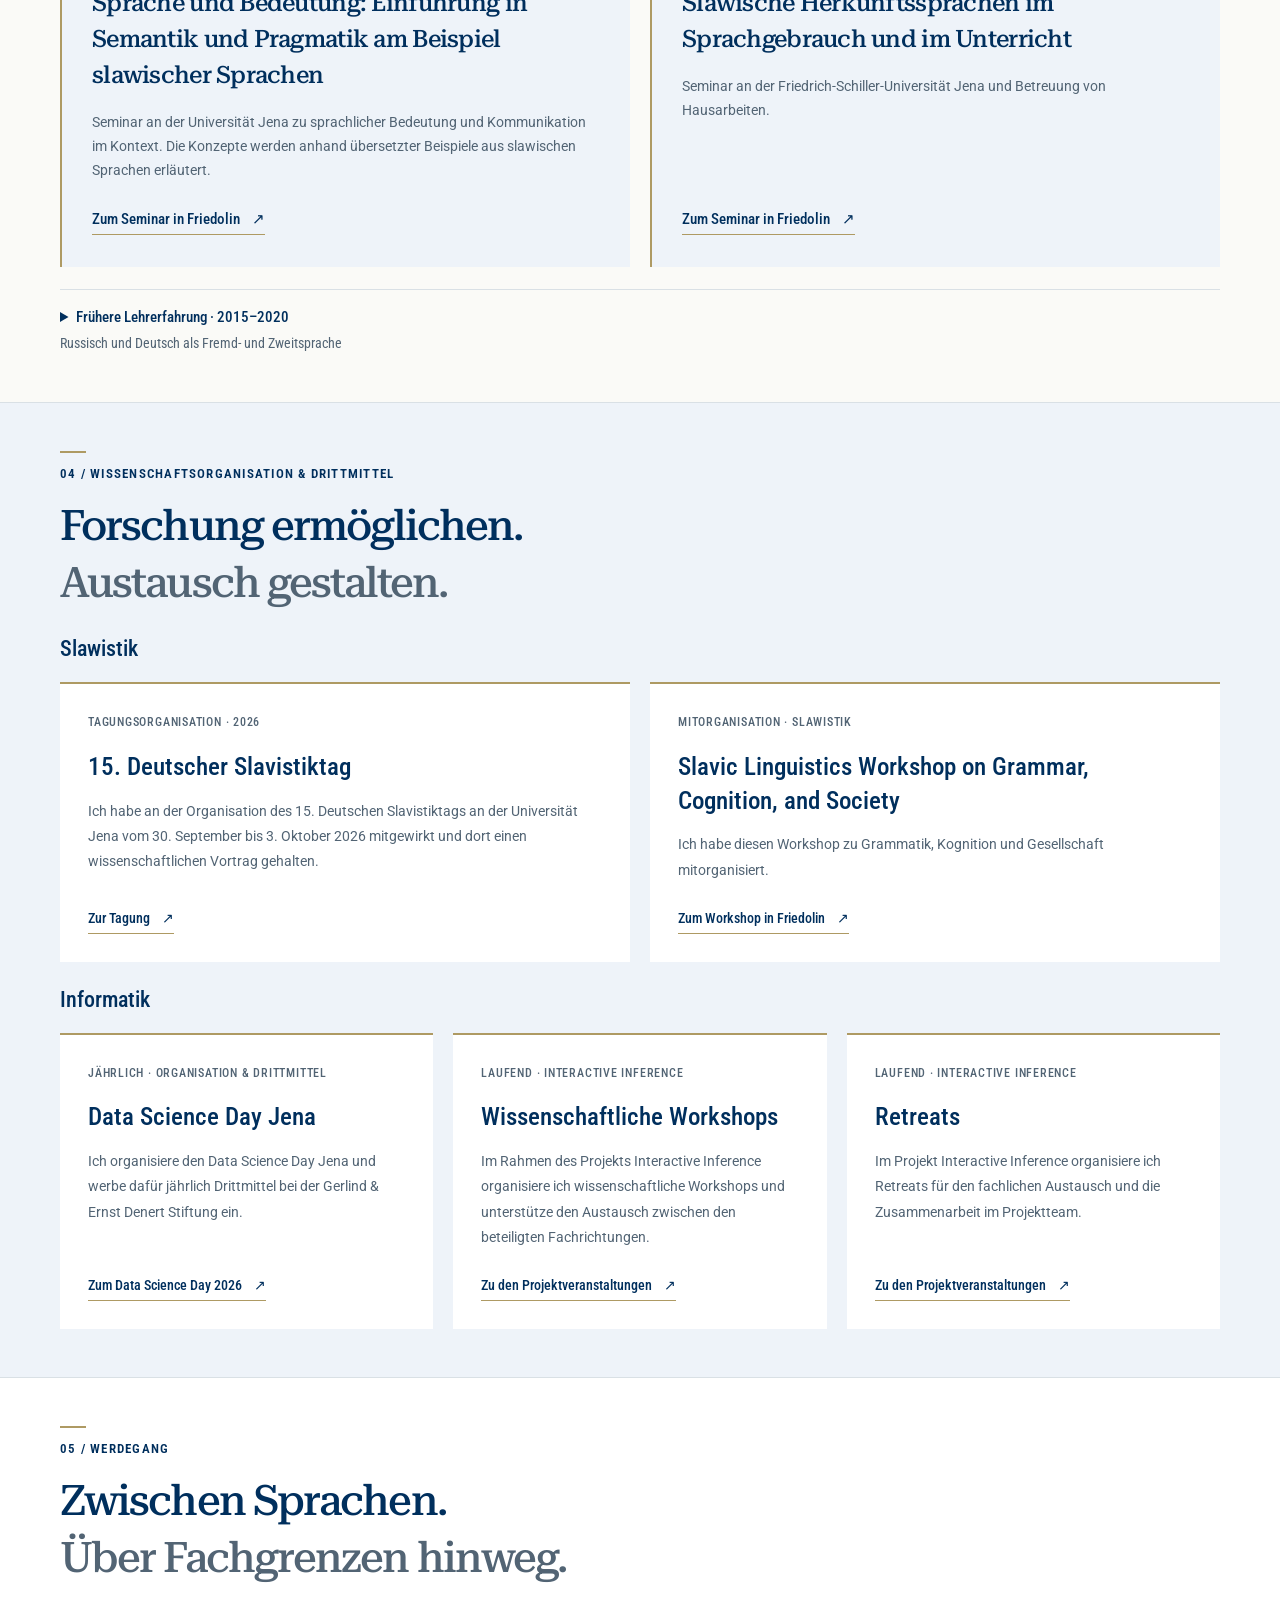
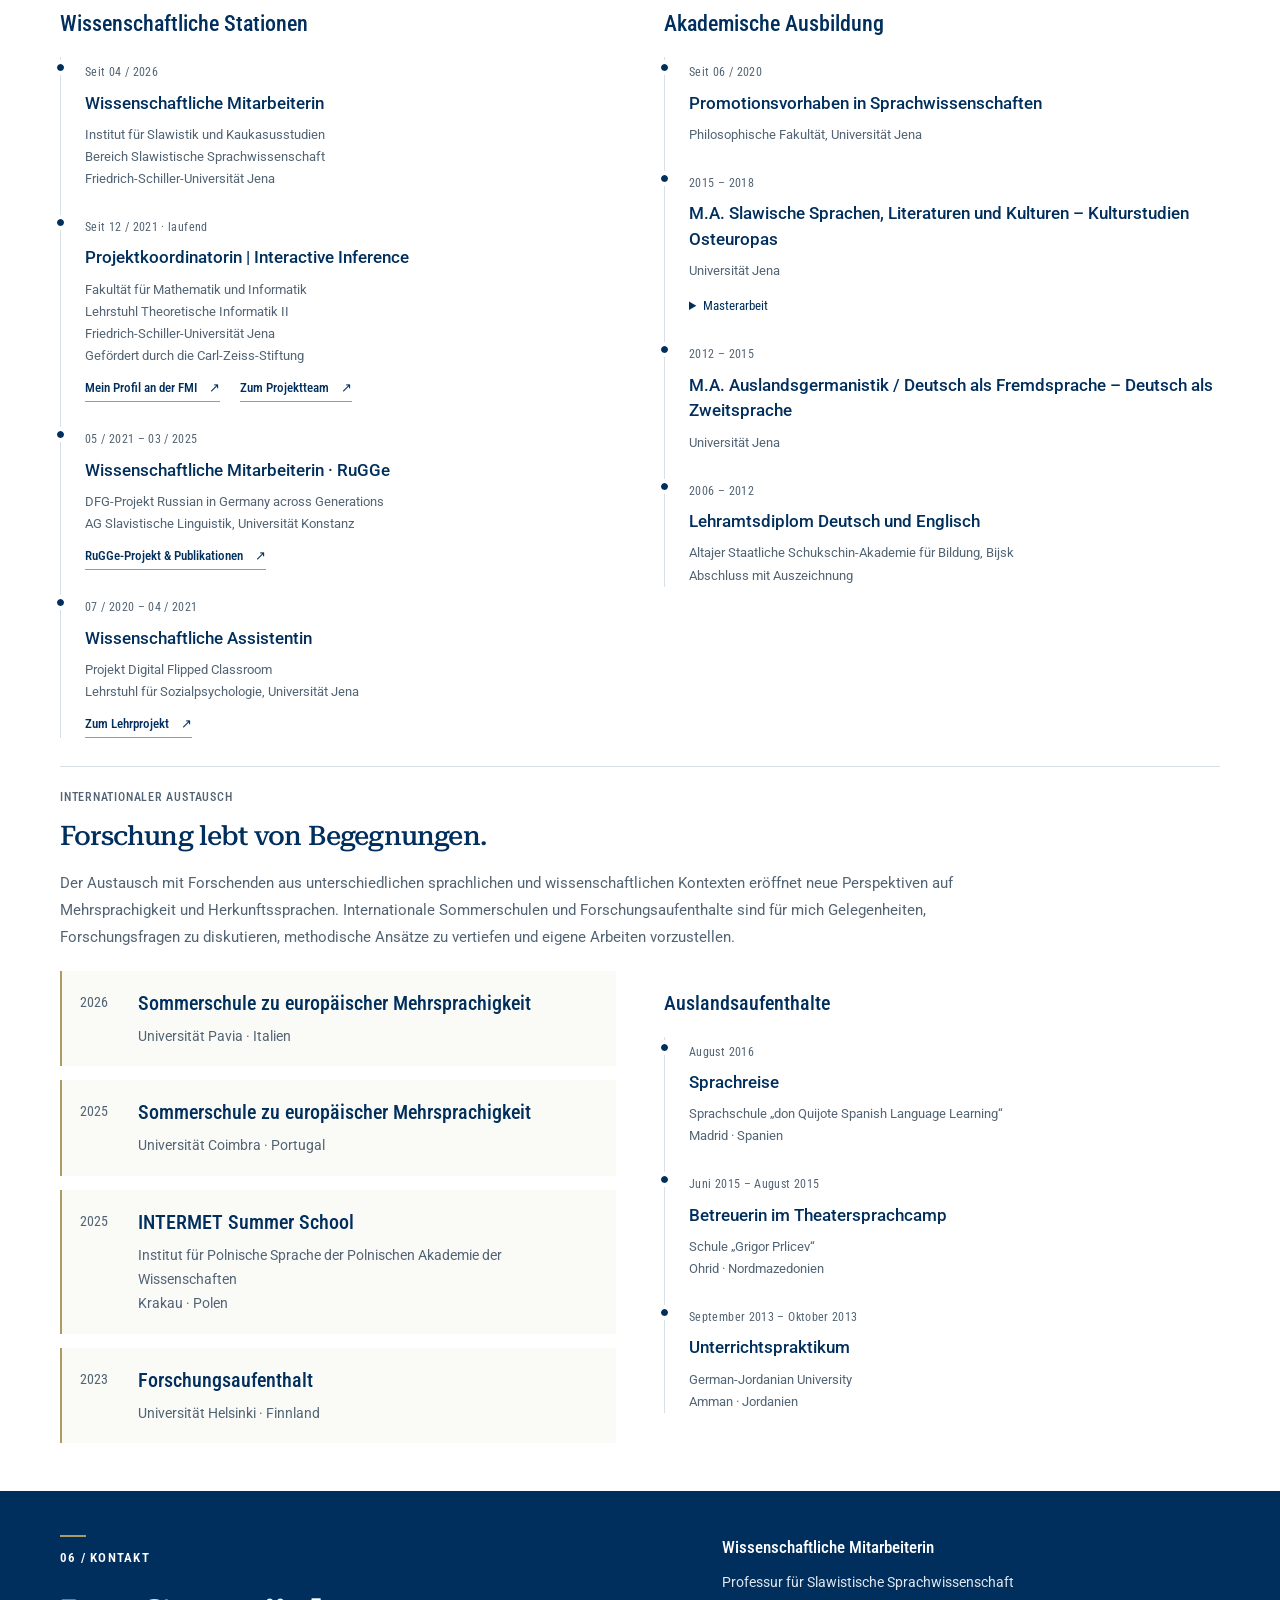
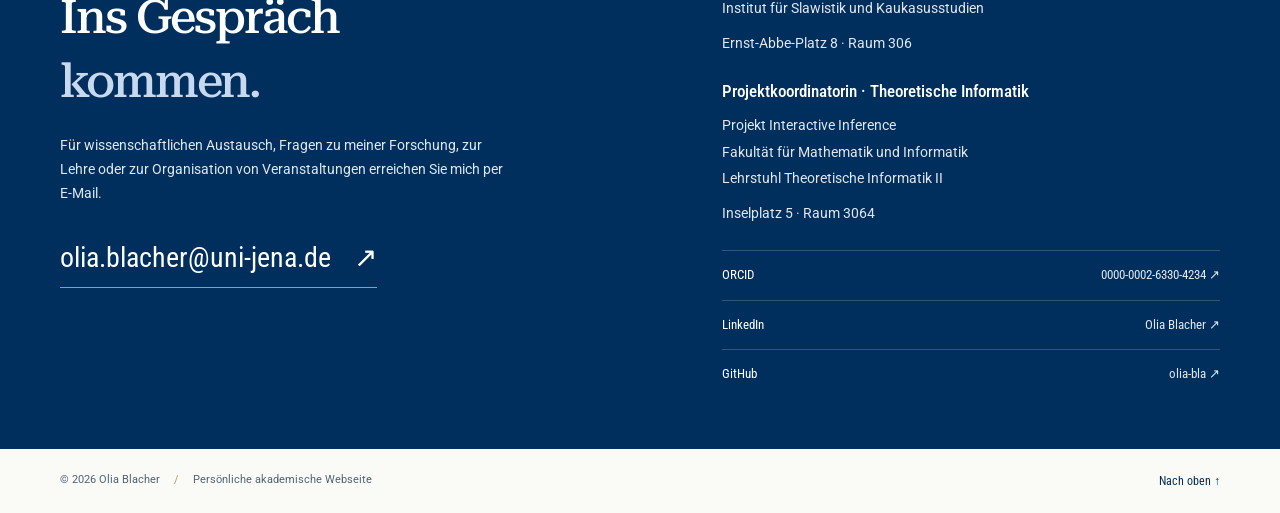
==== commit 25550f37: "Publish prepared academic website" ====
--- a/index.html
+++ b/index.html
@@ -16,10 +16,10 @@
   <meta property="og:site_name" content="Olia Blacher">
   <meta property="og:title" content="Olia Blacher | Slawistische Sprachwissenschaft">
   <meta property="og:description" content="Forschung zu slawischen Herkunftssprachen und Mehrsprachigkeit. Wissenschaftliche Mitarbeiterin in der Slawistischen Sprachwissenschaft und Projektkoordinatorin für Interactive Inference an der Universität Jena.">
-  <meta property="og:image" content="https://olia-bla.github.io/olia-blacher/assets/olia-blacher.jpg">
-  <meta property="og:image:alt" content="Olia Blacher am Laptop">
-  <meta property="og:image:width" content="1024">
-  <meta property="og:image:height" content="768">
+  <meta property="og:image" content="https://olia-bla.github.io/olia-blacher/assets/olia-blacher.jpg?v=a279de4ef560">
+  <meta property="og:image:alt" content="Porträt von Olia Blacher">
+  <meta property="og:image:width" content="2737">
+  <meta property="og:image:height" content="2737">
   <link rel="icon" href="assets/favicon.svg?v=ob-2" type="image/svg+xml" sizes="any">
   <link rel="icon" href="assets/icon-ob-192.png?v=ob-2" type="image/png" sizes="192x192">
   <link rel="apple-touch-icon" href="assets/apple-touch-icon-ob.png?v=ob-2" sizes="180x180">
@@ -27,7 +27,7 @@
   <link rel="preconnect" href="https://fonts.googleapis.com">
   <link rel="preconnect" href="https://fonts.gstatic.com" crossorigin>
   <link href="https://fonts.googleapis.com/css2?family=Roboto:wght@400;500;600;700&amp;family=Roboto+Condensed:wght@400;500;600;700&amp;family=Roboto+Serif:opsz,wght@8..144,400;8..144,500&amp;display=swap" rel="stylesheet">
-  <link rel="stylesheet" href="assets/style.css?v=f5d2834389d6">
+  <link rel="stylesheet" href="assets/style.css?v=9af32f258cdb">
   <script type="application/ld+json">
   {
     "@context": "https://schema.org",
@@ -40,7 +40,7 @@
       "@id": "https://olia-bla.github.io/olia-blacher/#olia-blacher",
       "name": "Olia Blacher",
       "url": "https://olia-bla.github.io/olia-blacher/",
-      "image": "https://olia-bla.github.io/olia-blacher/assets/olia-blacher.jpg",
+      "image": "https://olia-bla.github.io/olia-blacher/assets/olia-blacher.jpg?v=a279de4ef560",
       "jobTitle": ["Wissenschaftliche Mitarbeiterin in der Slawistischen Sprachwissenschaft", "Projektkoordinatorin für Interactive Inference am Lehrstuhl Theoretische Informatik II"],
       "description": "Forschung zu slawischen Herkunftssprachen und Mehrsprachigkeit sowie Projektkoordination bei Interactive Inference an der Universität Jena.",
       "worksFor": {
@@ -88,6 +88,9 @@
   <main id="inhalt">
     <section class="hero-section" id="start" aria-labelledby="hero-heading">
       <div class="hero container">
+        <figure class="profile-figure">
+          <img class="profile-photo" src="assets/olia-blacher.jpg?v=a279de4ef560" alt="Porträt von Olia Blacher" width="2737" height="2737" decoding="async" fetchpriority="high">
+        </figure>
         <div class="hero-copy">
           <h1 id="hero-heading">Olia Blacher<span class="name-dot" aria-hidden="true">.</span></h1>
           <p class="hero-role">Wissenschaftliche Mitarbeiterin · Slawistische Sprachwissenschaft<br><span>Friedrich-Schiller-Universität Jena</span></p>
@@ -99,9 +102,6 @@
             <a class="text-link" href="#kontakt">Kontakt <span aria-hidden="true">↓</span></a>
           </div>
         </div>
-        <figure class="profile-figure">
-          <img class="profile-photo" src="assets/olia-blacher.jpg" alt="Olia Blacher am Laptop" width="1024" height="768" decoding="async" fetchpriority="high">
-        </figure>
       </div>
     </section>
 
@@ -177,6 +177,10 @@
       <div class="teaching-grid">
         <article class="teaching-card"><span class="small-label">Lehre · Wintersemester 2026/27</span><h3>Sprache und Bedeutung: Einführung in Semantik und Pragmatik am Beispiel slawischer Sprachen</h3><p>Seminar an der Universität Jena zu sprachlicher Bedeutung und Kommunikation im Kontext. Die Konzepte werden anhand übersetzter Beispiele aus slawischen Sprachen erläutert.</p><a class="text-link" href="https://friedolin.uni-jena.de/qisserver/rds?state=verpublish&amp;status=init&amp;vmfile=no&amp;publishid=258380&amp;moduleCall=webInfo&amp;publishConfFile=webInfo&amp;publishSubDir=veranstaltung">Zum Seminar in Friedolin <span aria-hidden="true">↗</span></a></article>
         <article class="teaching-card"><span class="small-label">Lehre · Sommersemester 2026</span><h3>Slawische Herkunftssprachen im Sprachgebrauch und im Unterricht</h3><p>Seminar an der Friedrich-Schiller-Universität Jena und Betreuung von Hausarbeiten.</p><a class="text-link" href="https://friedolin.uni-jena.de/qisserver/rds?state=verpublish&amp;status=init&amp;vmfile=no&amp;publishid=251770&amp;moduleCall=webInfo&amp;publishConfFile=webInfo&amp;publishSubDir=veranstaltung">Zum Seminar in Friedolin <span aria-hidden="true">↗</span></a></article>
+      </div>
+      <details class="teaching-archive">
+        <summary>Frühere Lehrerfahrung · 2015–2020<span class="teaching-archive-description">Russisch und Deutsch als Fremd- und Zweitsprache</span></summary>
+        <div class="teaching-grid">
         <article class="teaching-card teaching-history-card" aria-labelledby="teaching-history-heading">
           <span class="small-label">Lehrerfahrung · 2016–2020</span>
           <h3 id="teaching-history-heading">Lehrbeauftragte für Russisch</h3>
@@ -221,6 +225,7 @@
           </div>
         </article>
       </div>
+      </details>
     </section>
 
     <section class="organization-section" id="organisation" aria-labelledby="organization-heading"><div class="section container">
--- a/assets/style.css
+++ b/assets/style.css
@@ -50,7 +50,7 @@
 .menu-lines { width: 17px; height: 10px; border-top: 1.5px solid; border-bottom: 1.5px solid; }
 .menu-toggle[aria-expanded="true"] .menu-lines { height: 0; transform: rotate(-45deg); border-bottom: 0; }
 .hero-section { background: #f6f5f0; color: var(--ink); }
-.hero { display: grid; grid-template-columns: minmax(0, 1.1fr) minmax(0, 1fr); gap: 48px; align-items: center; padding-block: 44px 40px; }
+.hero { display: grid; grid-template-columns: minmax(0, 1fr) minmax(0, 2fr); gap: 40px; align-items: center; padding-block: 32px; }
 .hero-copy { min-width: 0; }
 .eyebrow { margin-bottom: 16px; color: var(--navy); font-family: var(--condensed); font-size: 13px; font-weight: 600; letter-spacing: .095em; text-transform: uppercase; }
 .eyebrow::before { content: ""; display: block; width: 26px; height: 2px; margin-bottom: 10px; background: var(--gold); }
@@ -66,7 +66,7 @@
 .text-link:hover { border-color: var(--navy); }
 .hero-links { display: flex; flex-wrap: wrap; gap: 10px 24px; margin-top: 20px; }
 .hero-links .text-link { padding-block: 5px; font-size: 14px; }
-.profile-figure { min-width: 0; margin: 0; padding: 0; border: 0; background: transparent; box-shadow: none; }
+.profile-figure { width: 100%; max-width: 320px; min-width: 0; margin: 0; padding: 0; border: 0; background: transparent; box-shadow: none; }
 .profile-photo { display: block; width: 100%; height: auto; border: 0; border-radius: 0; box-shadow: none; }
 .topic-band { background: #f0f3f7; border-block: 1px solid var(--line); }
 .topic-band .container { display: flex; flex-wrap: wrap; align-items: center; justify-content: center; gap: 8px 22px; padding-block: 16px; color: var(--navy); font-family: var(--condensed); font-size: 14px; }
@@ -127,6 +127,10 @@
 .talk-archive > summary { font-size: 15px; font-weight: 500; }
 .talk-archive > .talk-list { margin-top: 20px; }
 .teaching-grid { display: grid; grid-template-columns: repeat(2, minmax(0, 1fr)); gap: 20px; }
+.teaching-archive { margin-top: 22px; padding-top: 16px; border-top: 1px solid var(--line); }
+.teaching-archive > summary { width: 100%; font-size: 15px; font-weight: 500; line-height: 1.5; }
+.teaching-archive-description { display: block; margin-top: 4px; color: var(--muted); font-size: 14px; font-weight: 400; }
+.teaching-archive > .teaching-grid { margin-top: 20px; }
 .teaching-card { display: flex; flex-direction: column; align-items: flex-start; padding: 29px 30px 32px; background: var(--pale-blue); border-left: 2px solid var(--gold); }
 .small-label { font-family: var(--condensed); color: var(--muted); font-size: 12px; font-weight: 500; letter-spacing: .065em; text-transform: uppercase; }
 .teaching-card h3 { margin-top: 18px; font-family: var(--serif); font-size: 24px; line-height: 1.5; letter-spacing: -.03em; }
@@ -223,7 +227,7 @@
 }
 @media (max-width: 1060px) {
   .container { width: calc(100% - 56px); }
-  .hero { gap: 32px; padding-block: 40px; }
+  .hero { gap: 32px; padding-block: 32px; }
   .publications-conferences-grid { column-gap: 32px; }
   nav { gap: 16px; }
   nav a { font-size: 14px; }
@@ -248,10 +252,10 @@
   nav a::after { display: none; }
   nav .nav-contact { margin-left: 0; }
   .js nav:not(.is-open) { display: none; }
-  .hero { gap: 28px; grid-template-columns: 1fr; padding-block: 34px; }
+  .hero { gap: 28px; padding-block: 30px; }
   .hero h1 { font-size: clamp(64px, 9vw, 76px); }
   .hero-title { font-size: 29px; }
-  .profile-figure { width: 100%; max-width: 620px; justify-self: start; }
+  .profile-figure { justify-self: start; }
   .section { padding-block: 40px; }
   .research-grid { grid-template-columns: 1fr 1fr; gap: 24px; }
   .research-topic { gap: 12px; }
@@ -271,11 +275,11 @@
 @media (max-width: 640px) {
   .container { width: calc(100% - 40px); }
   .section { padding-block: 32px; }
-  .hero { padding-block: 28px 30px; gap: 24px; }
+  .hero { grid-template-columns: 1fr; padding-block: 28px; gap: 20px; }
   .eyebrow { font-size: 11px; }
   .hero h1 { font-size: clamp(52px, 12vw, 70px); }
   .hero-title { margin-top: 18px; font-size: clamp(23px, 5.7vw, 30px); }
-  .profile-figure { max-width: 100%; justify-self: stretch; }
+  .profile-figure { width: 33.333%; max-width: 180px; justify-self: start; }
   .topic-band .container { column-gap: 16px; font-size: 12px; }
   .topic-keyword { gap: 16px; }
   h2 { font-size: clamp(27px, 7.1vw, 35px); }
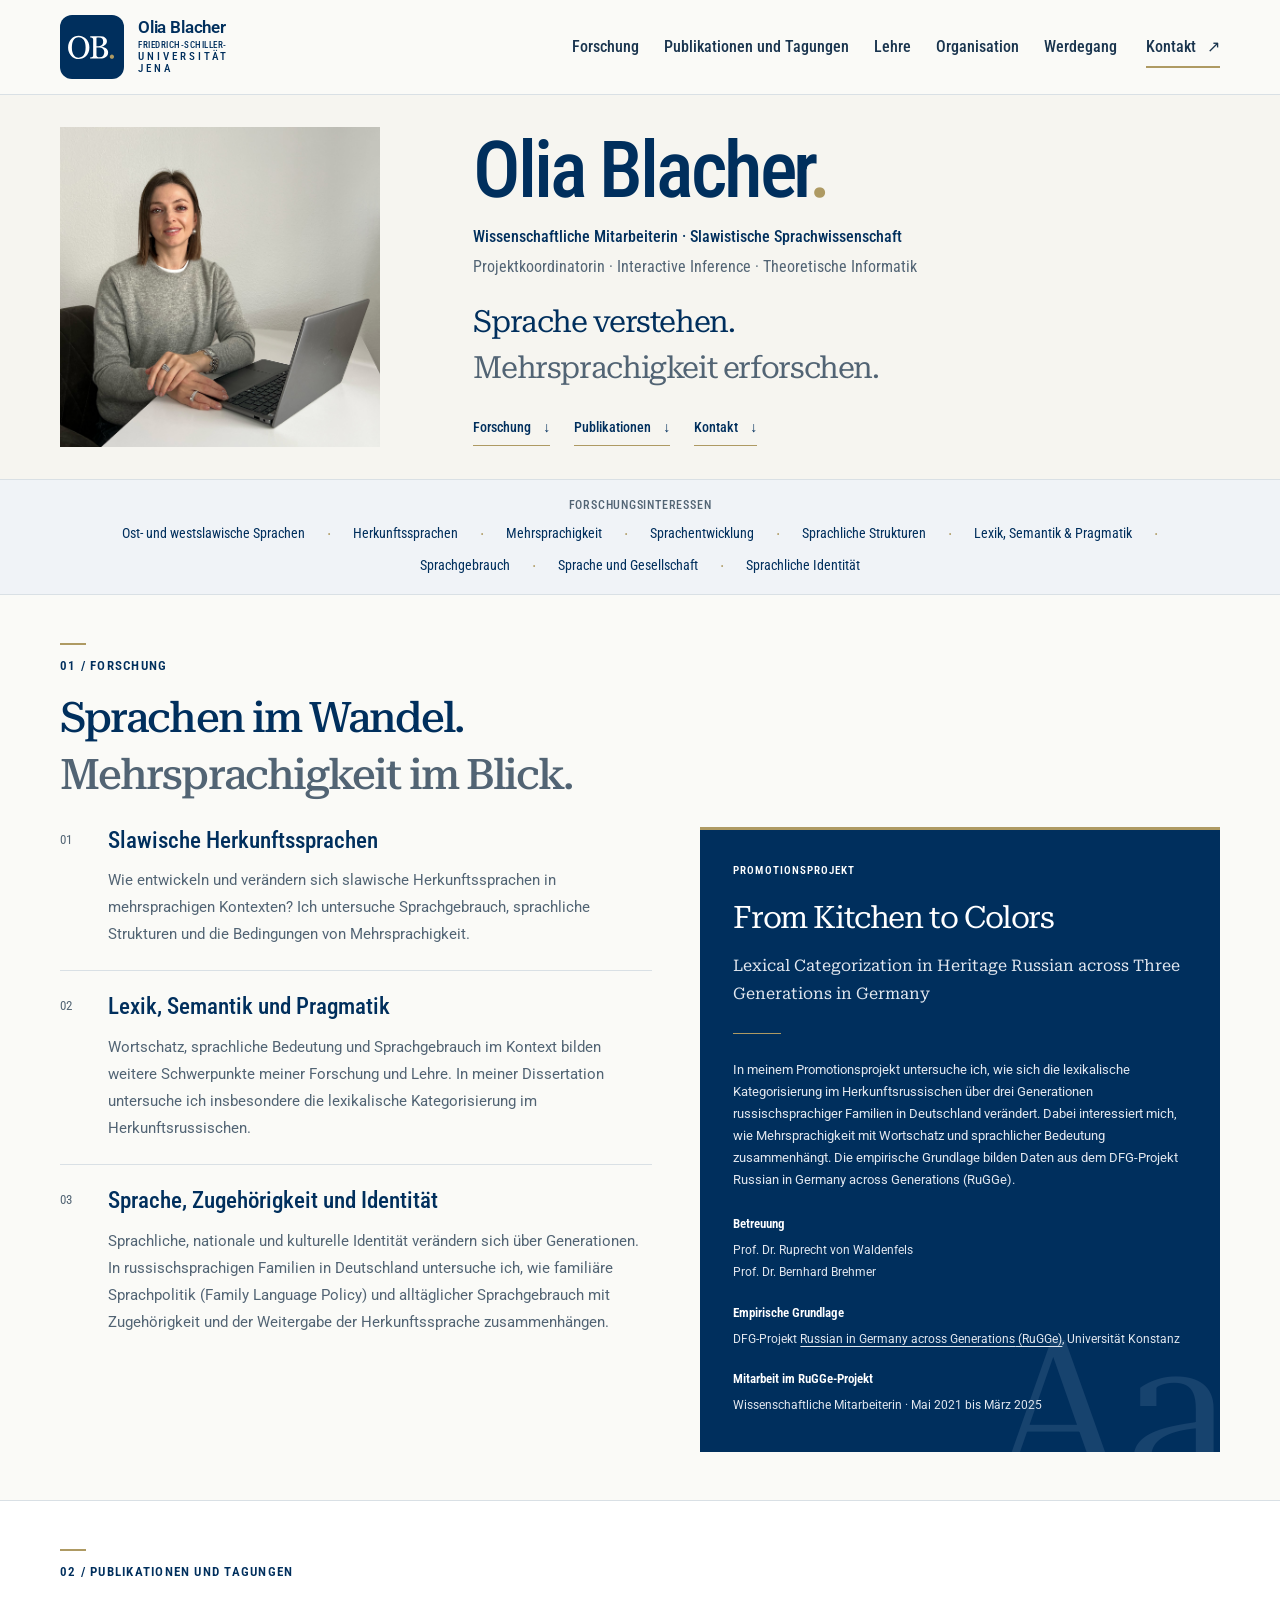
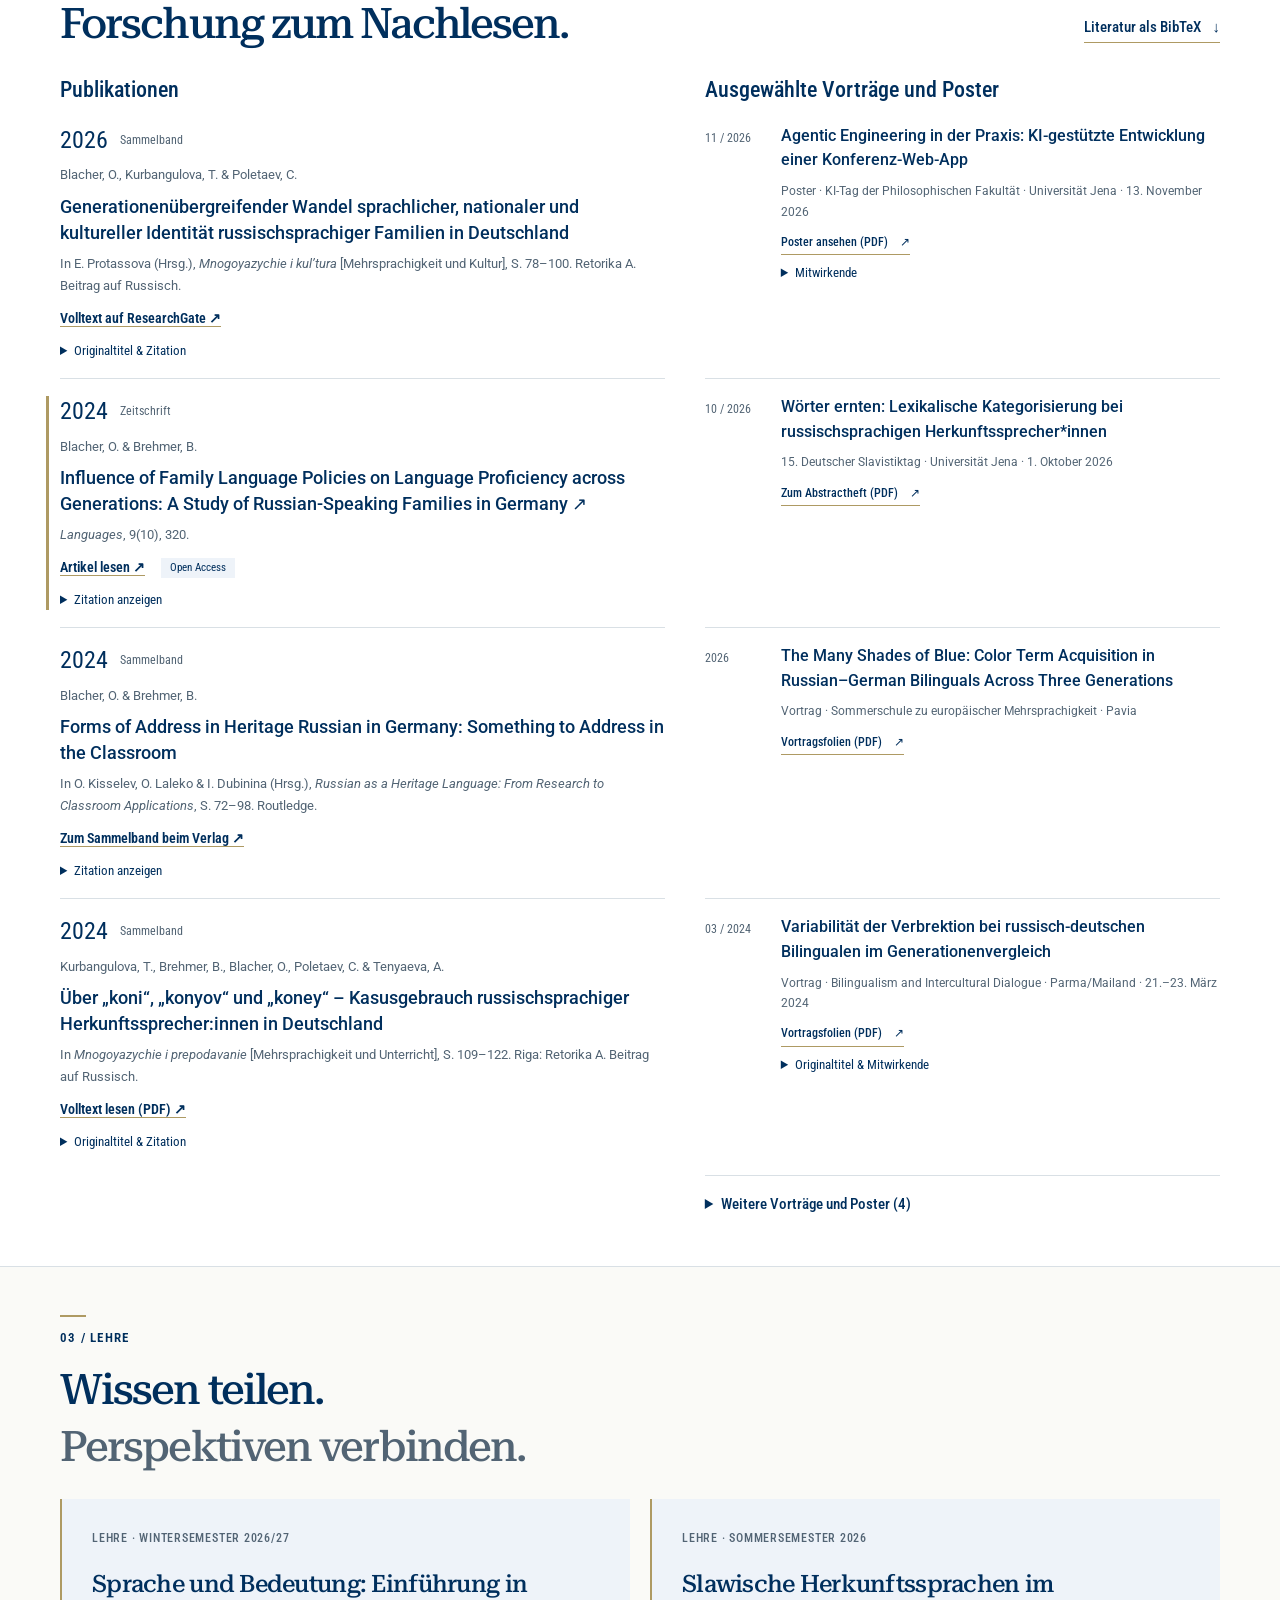
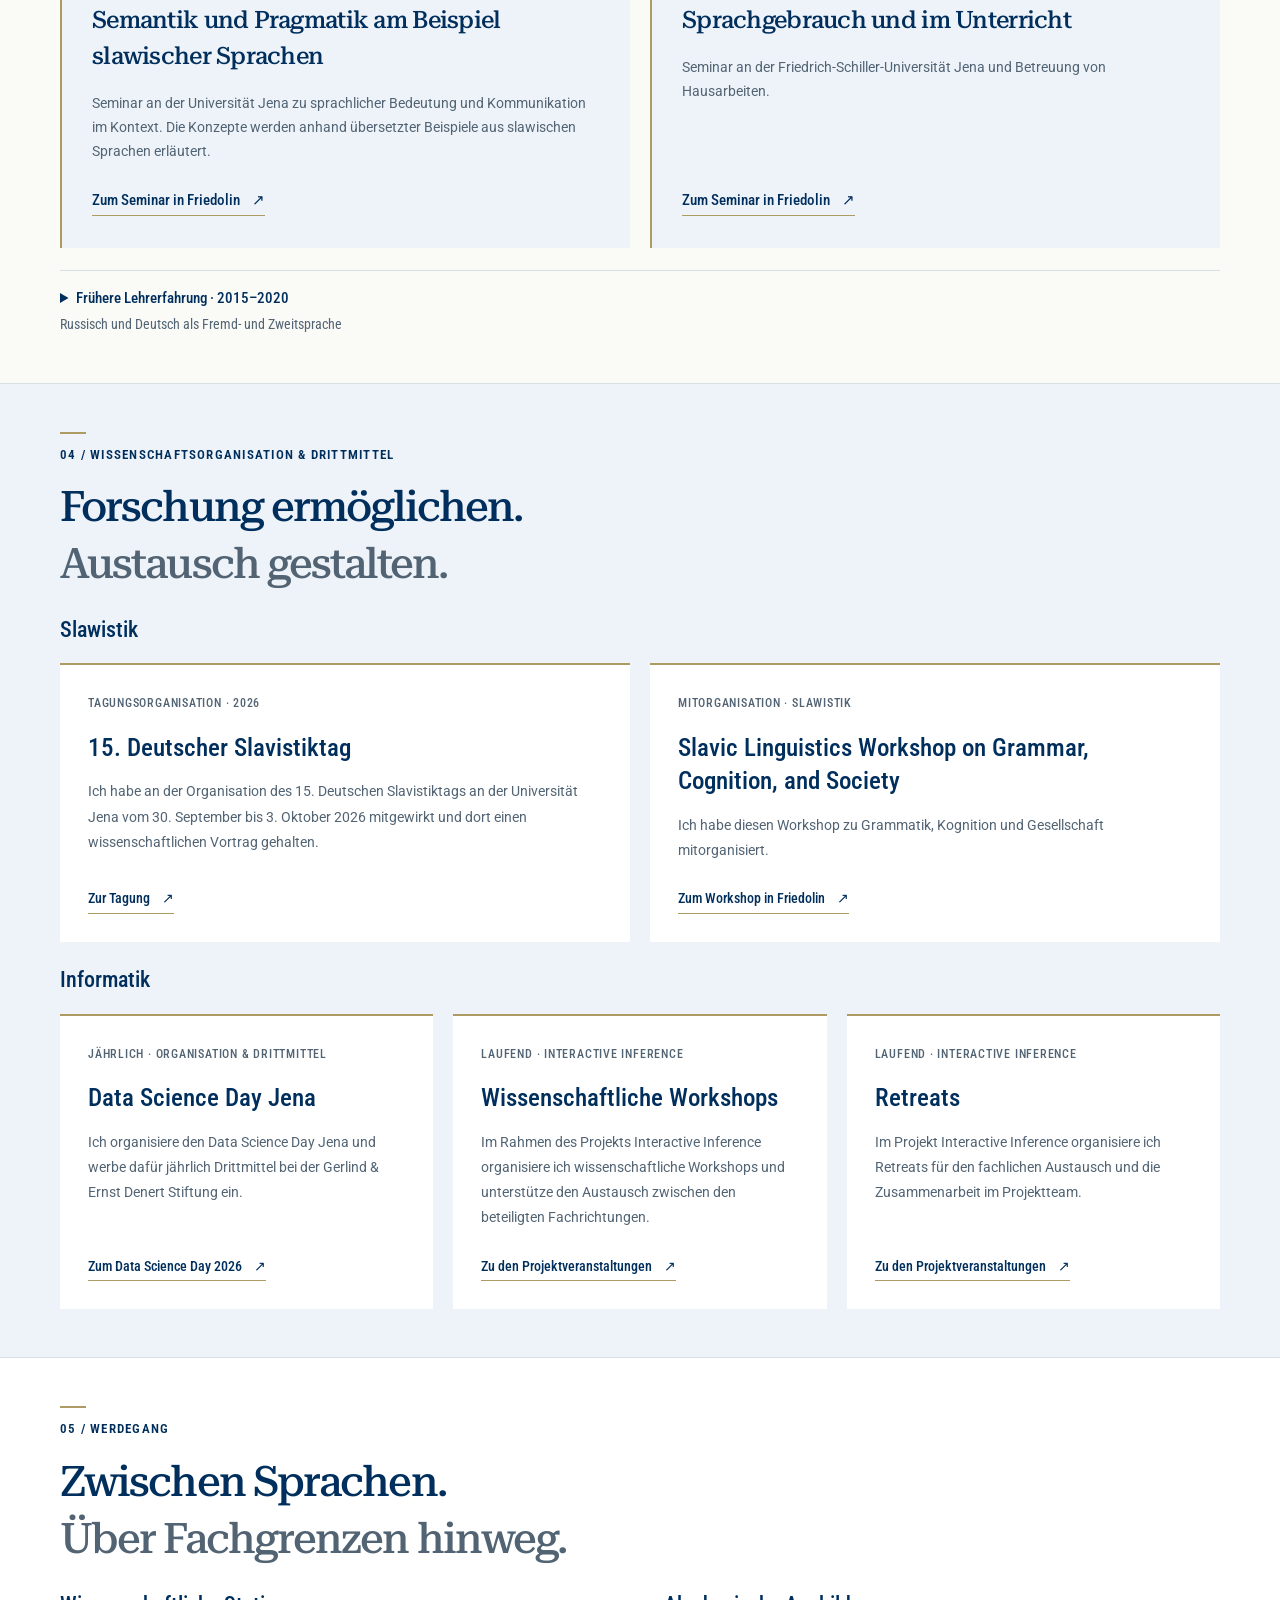
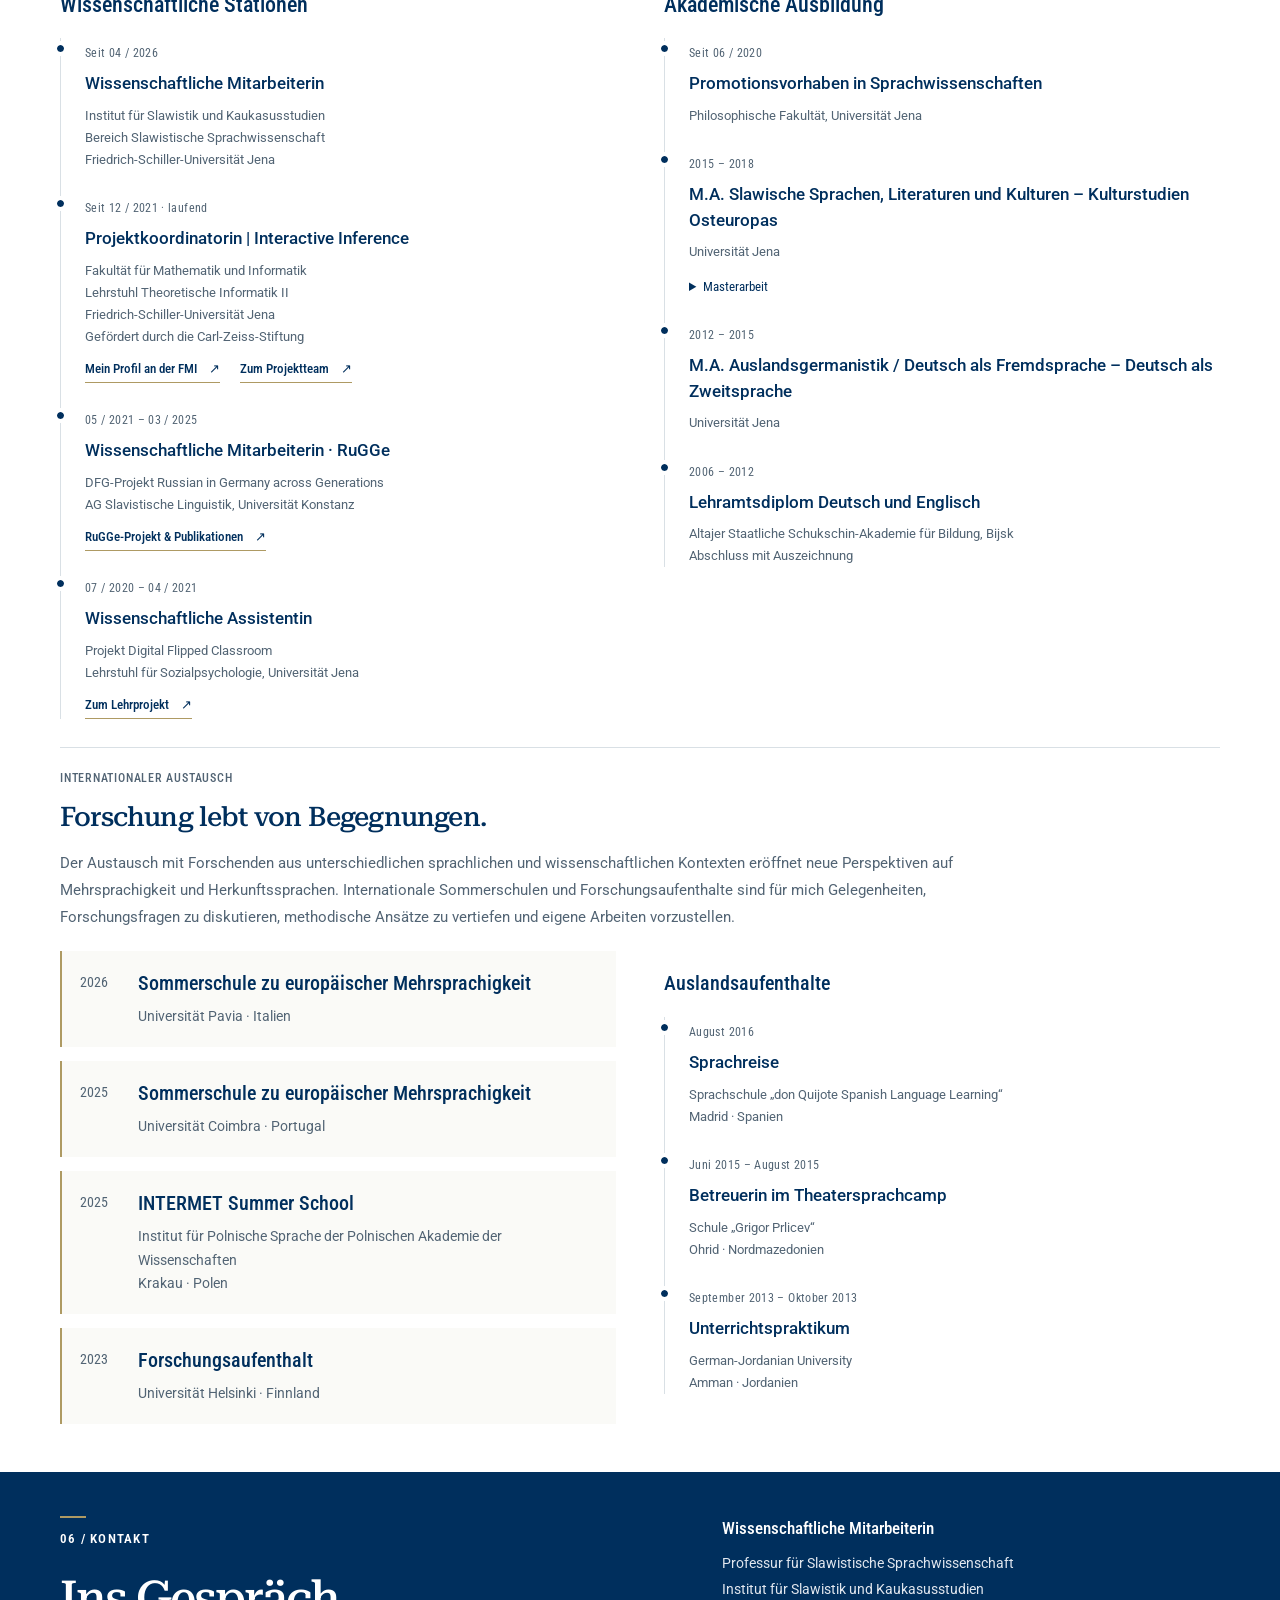
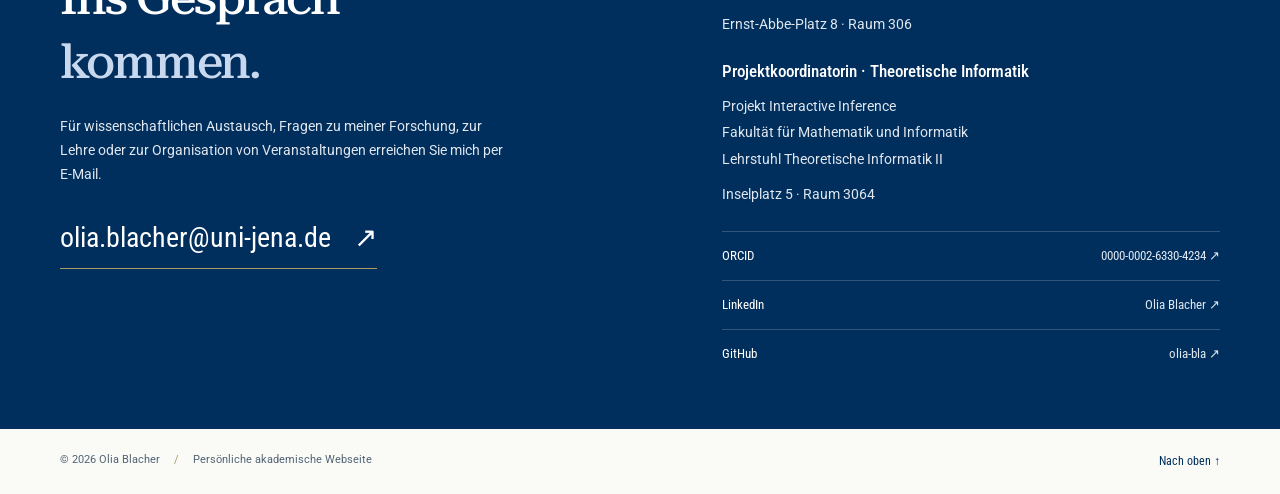
==== commit 11c6080b: "Publish prepared academic website" ====
--- a/index.html
+++ b/index.html
@@ -27,7 +27,7 @@
   <link rel="preconnect" href="https://fonts.googleapis.com">
   <link rel="preconnect" href="https://fonts.gstatic.com" crossorigin>
   <link href="https://fonts.googleapis.com/css2?family=Roboto:wght@400;500;600;700&amp;family=Roboto+Condensed:wght@400;500;600;700&amp;family=Roboto+Serif:opsz,wght@8..144,400;8..144,500&amp;display=swap" rel="stylesheet">
-  <link rel="stylesheet" href="assets/style.css?v=9af32f258cdb">
+  <link rel="stylesheet" href="assets/style.css?v=938129b8cff5">
   <script type="application/ld+json">
   {
     "@context": "https://schema.org",
@@ -93,7 +93,7 @@
         </figure>
         <div class="hero-copy">
           <h1 id="hero-heading">Olia Blacher<span class="name-dot" aria-hidden="true">.</span></h1>
-          <p class="hero-role">Wissenschaftliche Mitarbeiterin · Slawistische Sprachwissenschaft<br><span>Friedrich-Schiller-Universität Jena</span></p>
+          <p class="hero-role">Wissenschaftliche Mitarbeiterin · Slawistische Sprachwissenschaft</p>
           <p class="hero-coordination">Projektkoordinatorin · <span lang="en">Interactive Inference</span> · Theoretische Informatik</p>
           <p class="hero-title">Sprache verstehen.<br><span>Mehrsprachigkeit erforschen.</span></p>
           <div class="hero-links" role="group" aria-label="Direkteinstieg">
--- a/assets/style.css
+++ b/assets/style.css
@@ -58,8 +58,7 @@
 .hero h1 { color: var(--navy); font-size: clamp(64px, 6.2vw, 88px); }
 .name-dot { color: var(--gold); }
 .hero-role { margin-top: 14px; color: var(--navy); font-family: var(--condensed); font-size: 16px; font-weight: 500; line-height: 1.5; }
-.hero-role span { color: var(--muted); font-size: 14px; font-weight: 400; }
-.hero-coordination { margin-top: 6px; color: var(--muted); font-family: var(--condensed); font-size: 14px; line-height: 1.5; }
+.hero-coordination { margin-top: 6px; color: var(--muted); font-family: var(--condensed); font-size: 16px; line-height: 1.5; }
 .hero-title { margin-top: 20px; font-family: var(--serif); color: var(--navy); font-size: clamp(26px, 2.4vw, 34px); font-weight: 400; line-height: 1.5; letter-spacing: -.045em; }
 .hero-title span { color: var(--muted); }
 .text-link { display: inline-flex; align-items: center; gap: 12px; color: var(--navy); font-family: var(--condensed); font-weight: 500; font-size: 15px; text-decoration: none; border-bottom: 1px solid var(--gold); padding-bottom: 2px; }
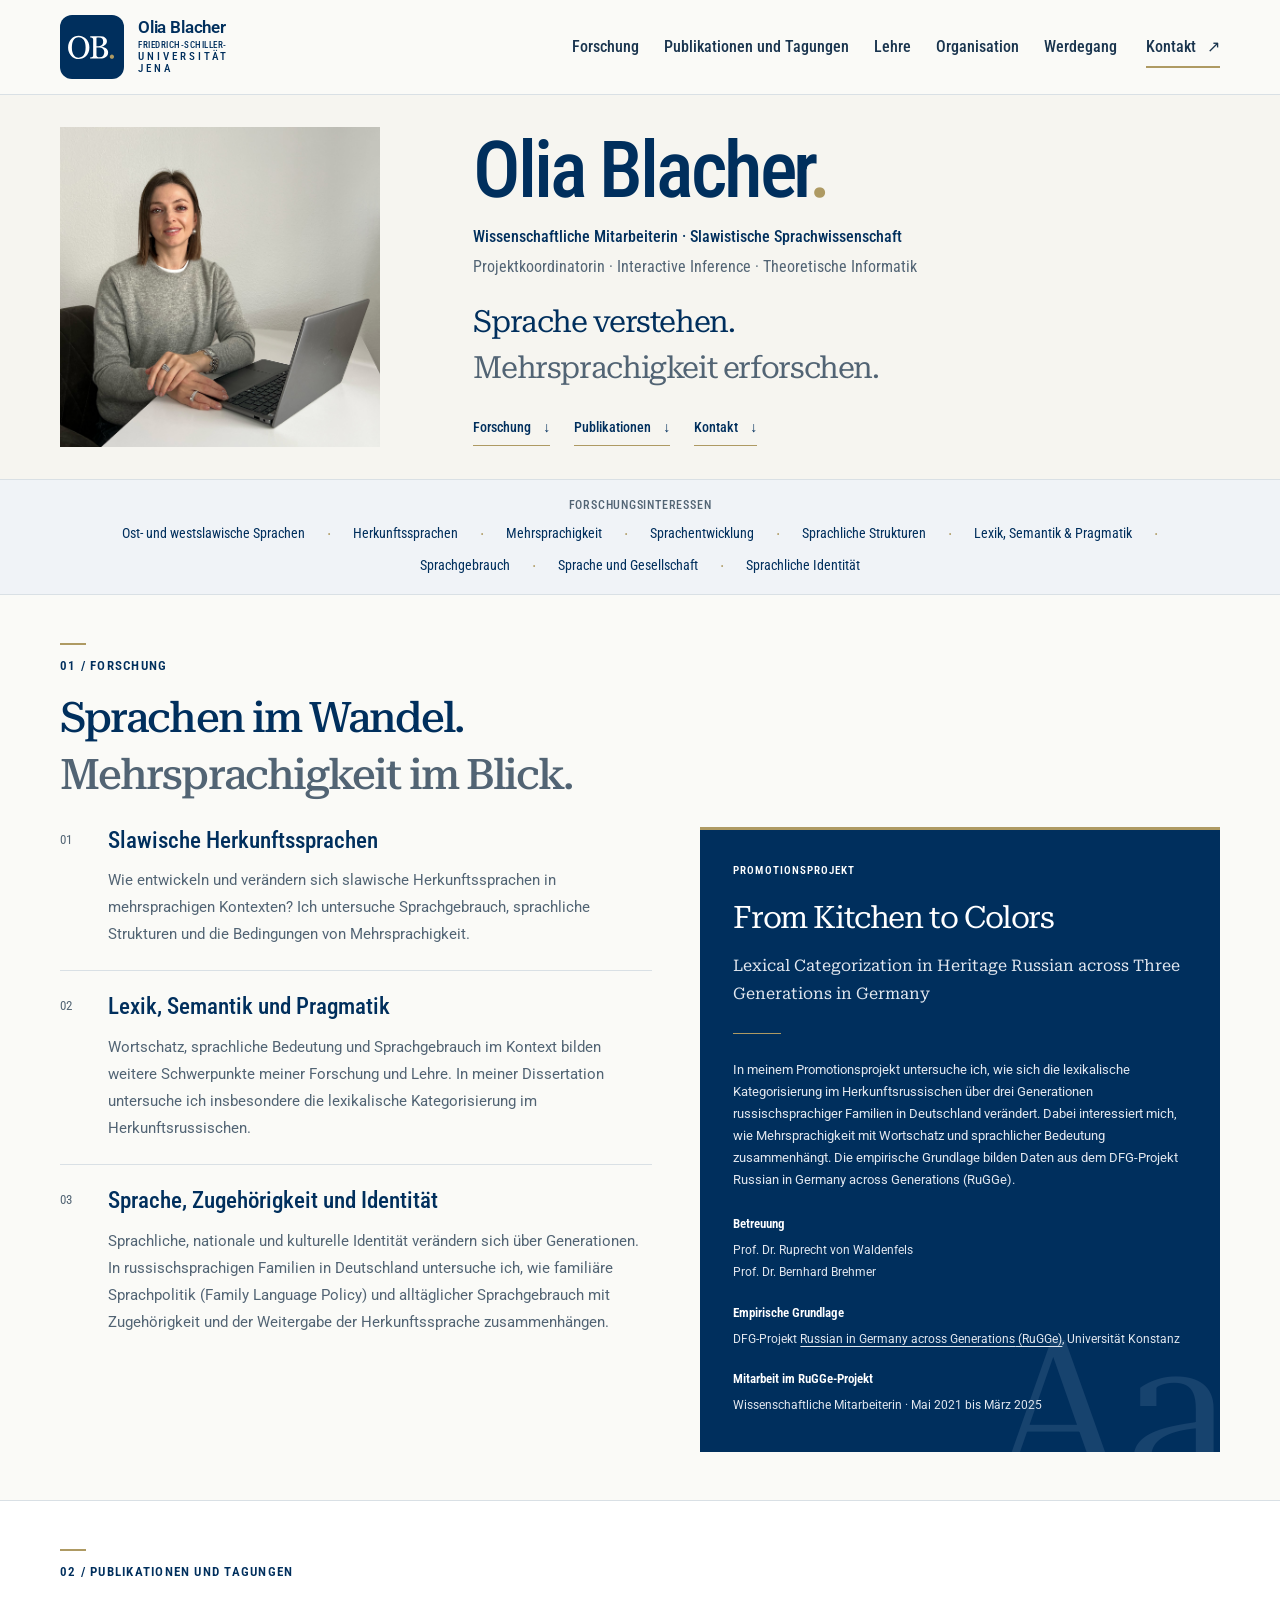
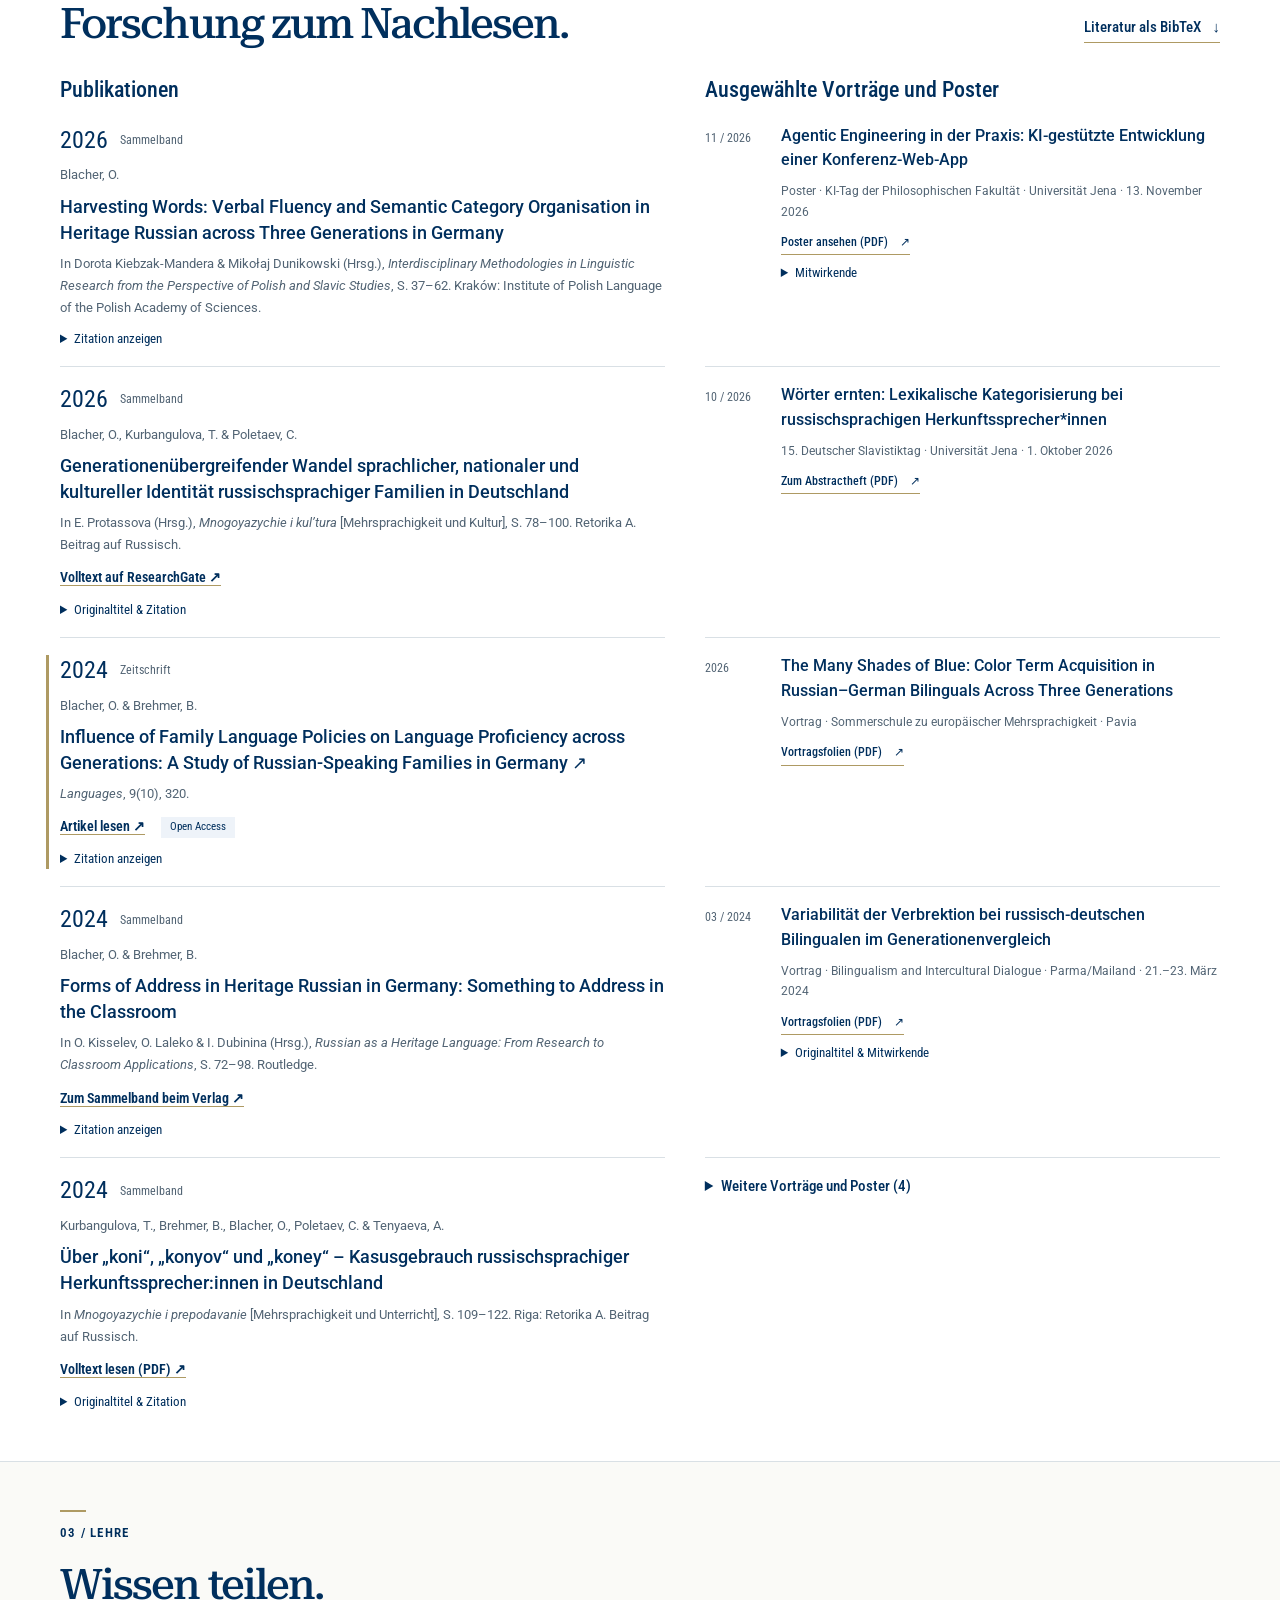
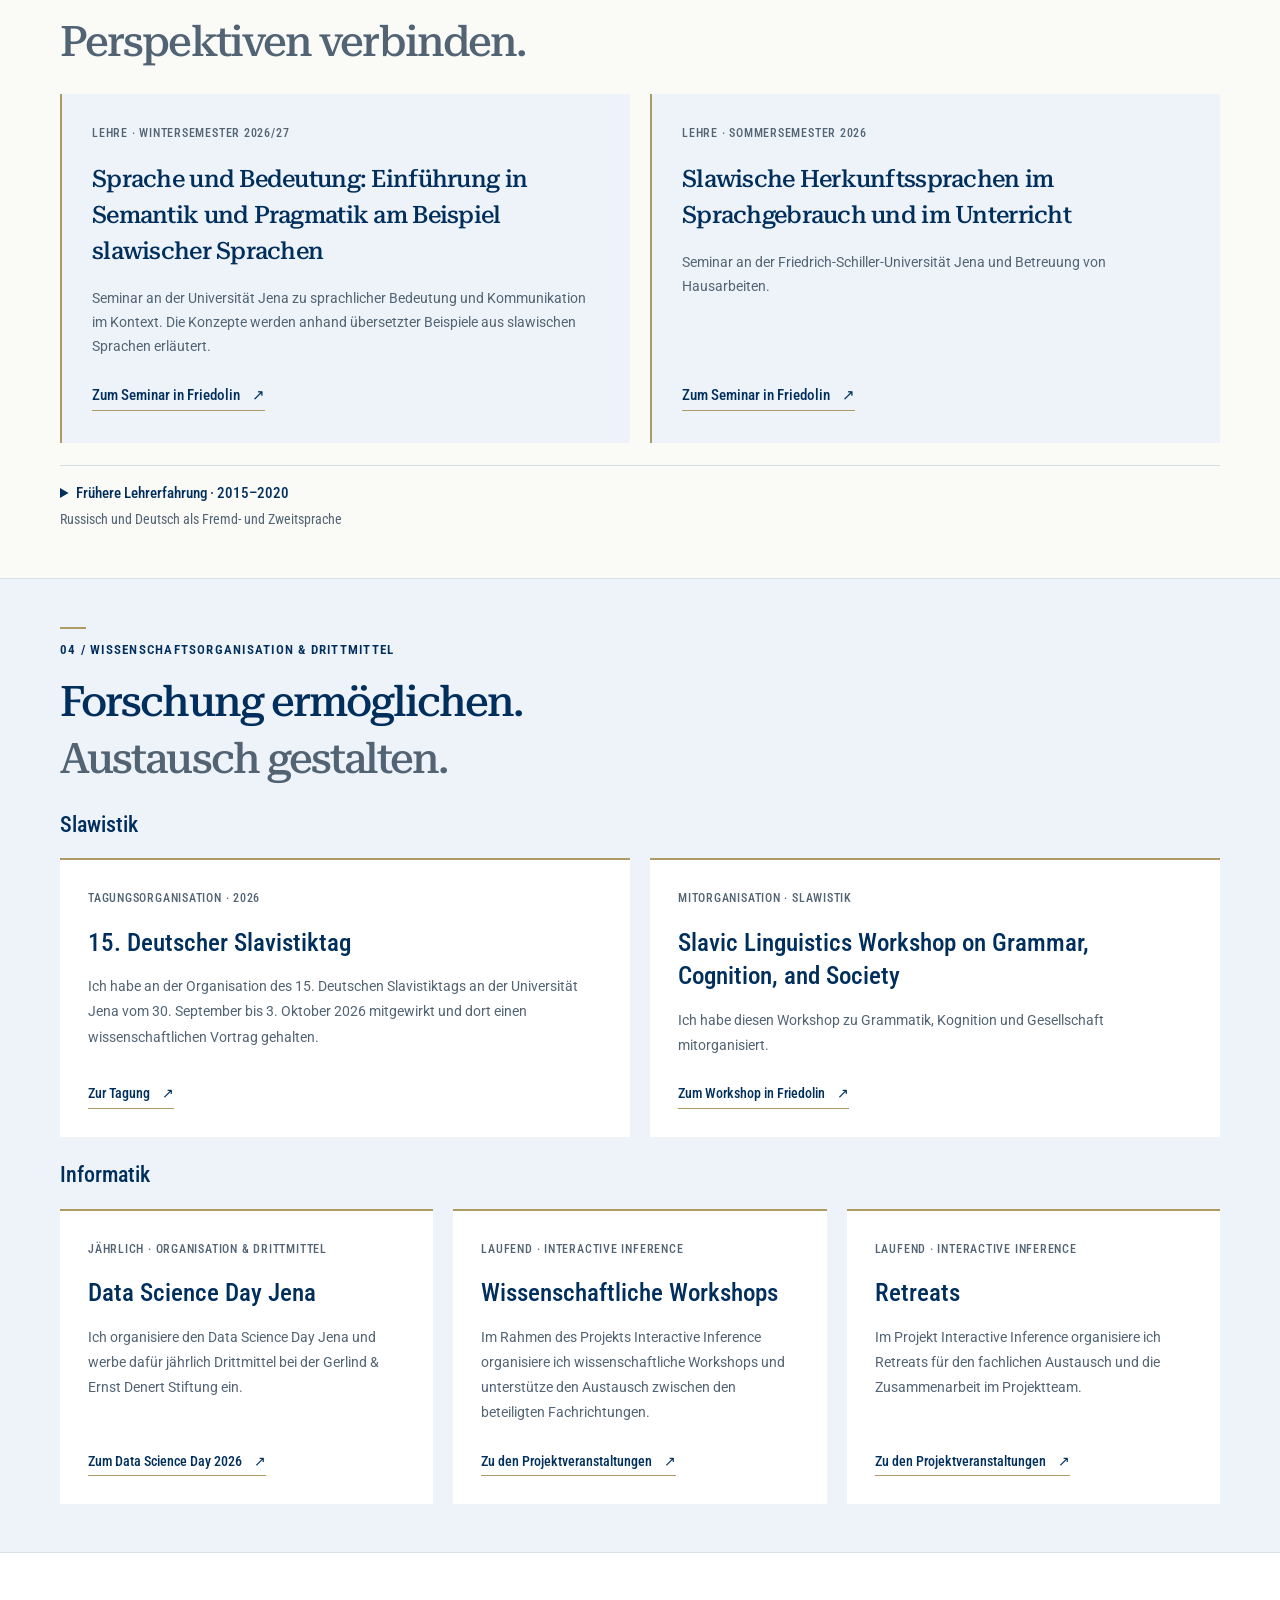
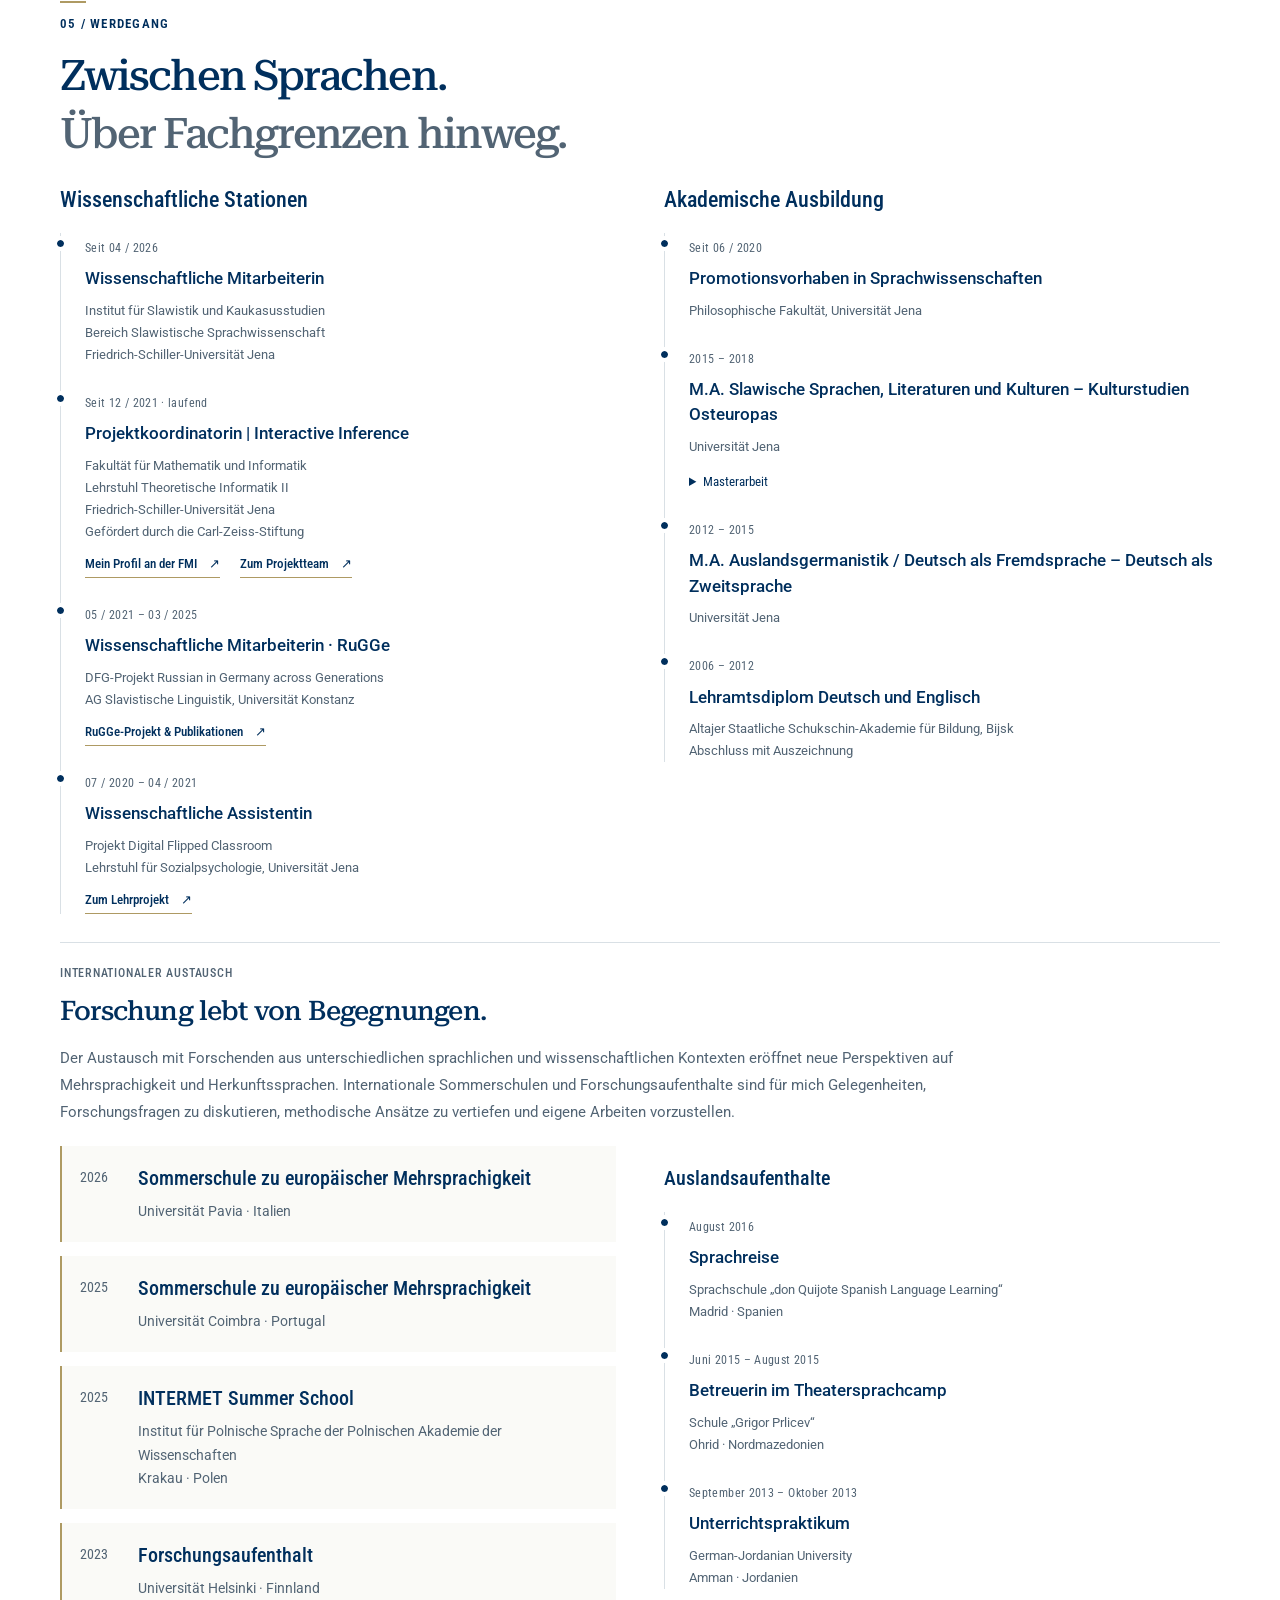
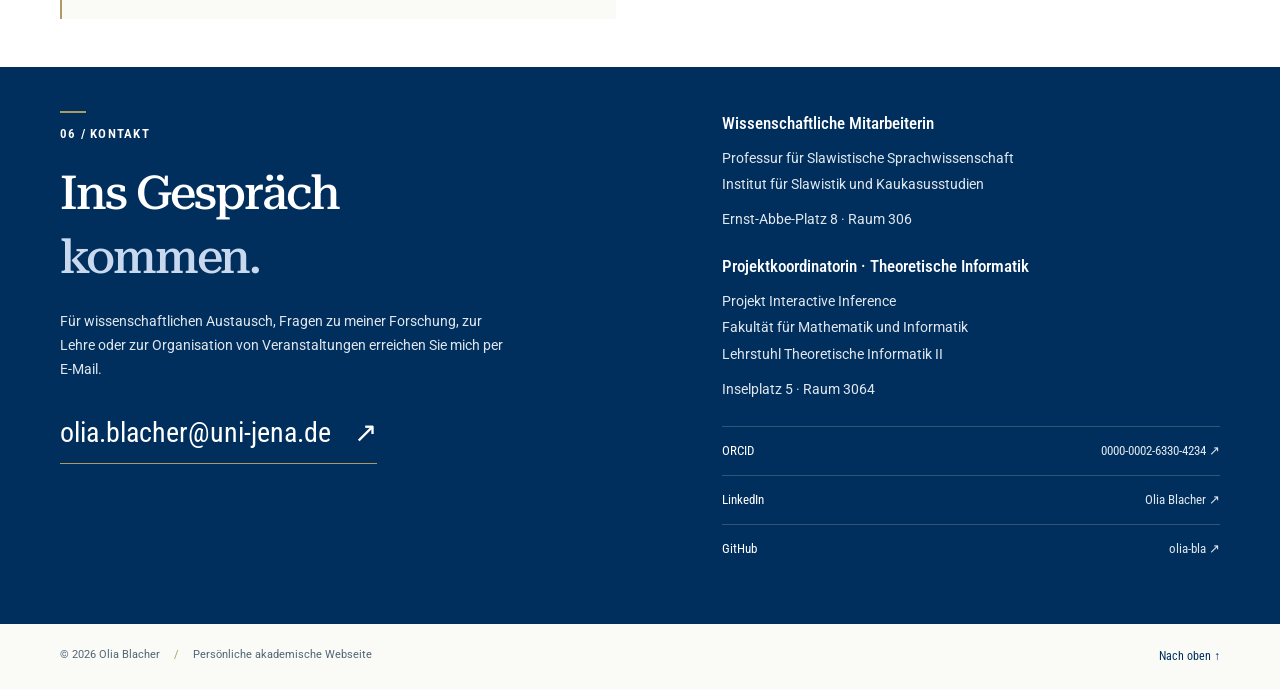
==== commit da98d9e5: "Publish prepared academic website" ====
--- a/index.html
+++ b/index.html
@@ -27,7 +27,7 @@
   <link rel="preconnect" href="https://fonts.googleapis.com">
   <link rel="preconnect" href="https://fonts.gstatic.com" crossorigin>
   <link href="https://fonts.googleapis.com/css2?family=Roboto:wght@400;500;600;700&amp;family=Roboto+Condensed:wght@400;500;600;700&amp;family=Roboto+Serif:opsz,wght@8..144,400;8..144,500&amp;display=swap" rel="stylesheet">
-  <link rel="stylesheet" href="assets/style.css?v=938129b8cff5">
+  <link rel="stylesheet" href="assets/style.css?v=fe4500c882df">
   <script type="application/ld+json">
   {
     "@context": "https://schema.org",
@@ -142,11 +142,12 @@
 
     <section class="publication-section" id="publikationen" aria-labelledby="publications-heading">
       <div class="container section">
-        <div class="section-heading heading-with-link"><div><p class="eyebrow">02 / Publikationen und Tagungen</p><h2 id="publications-heading">Forschung zum Nachlesen.</h2></div><div class="publication-resources"><a class="text-link" href="assets/publikationen.bib" download>Literatur als BibTeX <span aria-hidden="true">↓</span></a></div></div>
+        <div class="section-heading heading-with-link"><div><p class="eyebrow">02 / Publikationen und Tagungen</p><h2 id="publications-heading">Forschung zum Nachlesen.</h2></div><div class="publication-resources"><a class="text-link" href="assets/publikationen.bib?v=d5df118474c3" download>Literatur als BibTeX <span aria-hidden="true">↓</span></a></div></div>
         <div class="publications-conferences-grid">
           <section class="publication-column" aria-labelledby="publication-list-heading">
             <h3 class="list-heading" id="publication-list-heading">Publikationen</h3>
             <div class="publication-list">
+              <article class="publication"><div class="publication-year">2026<span>Sammelband</span></div><div class="publication-body"><p class="publication-authors">Blacher, O.</p><h4 lang="en">Harvesting Words: Verbal Fluency and Semantic Category Organisation in Heritage Russian across Three Generations in Germany</h4><p class="publication-venue">In Dorota Kiebzak-Mandera &amp; Mikołaj Dunikowski (Hrsg.), <cite lang="en">Interdisciplinary Methodologies in Linguistic Research from the Perspective of Polish and Slavic Studies</cite>, S. 37–62. Kraków: Institute of Polish Language of the Polish Academy of Sciences.</p><details><summary>Zitation anzeigen</summary><p lang="en">Blacher, O. (2026). Harvesting Words: Verbal Fluency and Semantic Category Organisation in Heritage Russian across Three Generations in Germany. In Dorota Kiebzak-Mandera &amp; Mikołaj Dunikowski (eds.), <cite>Interdisciplinary Methodologies in Linguistic Research from the Perspective of Polish and Slavic Studies</cite> (pp. 37–62). Kraków: Institute of Polish Language of the Polish Academy of Sciences.</p></details></div></article>
               <article class="publication"><div class="publication-year">2026<span>Sammelband</span></div><div class="publication-body"><p class="publication-authors">Blacher, O., Kurbangulova, T. &amp; Poletaev, C.</p><h4 lang="de">Generationenübergreifender Wandel sprachlicher, nationaler und kultureller Identität russischsprachiger Familien in Deutschland</h4><p class="publication-venue">In E. Protassova (Hrsg.), <cite lang="ru-Latn">Mnogoyazychie i kul’tura</cite> [Mehrsprachigkeit und Kultur], S. 78–100. Retorika A. Beitrag auf Russisch.</p><div class="publication-actions"><a class="doi-link" href="https://www.researchgate.net/publication/[base64]">Volltext auf ResearchGate <span aria-hidden="true">↗</span></a></div><details><summary>Originaltitel &amp; Zitation</summary><p>Blacher, O., Kurbangulova, T., &amp; Poletaev, C. (2026). <span lang="ru-Latn">Mezhpokolencheskaya transformatsiya yazykovoy, natsional’noy i kul’turnoy identichnosti russkoyazychnykh semey v Germanii.</span> In E. Protassova (Hrsg.), <cite lang="ru-Latn">Mnogoyazychie i kul’tura</cite> (S. 78–100). Retorika A.</p></details></div></article>
               <article class="publication publication-featured"><div class="publication-year">2024<span>Zeitschrift</span></div><div class="publication-body"><p class="publication-authors">Blacher, O. &amp; Brehmer, B.</p><h4 lang="en"><a href="https://doi.org/10.3390/languages9100320">Influence of Family Language Policies on Language Proficiency across Generations: A Study of Russian-Speaking Families in Germany <span class="external-arrow" aria-hidden="true">↗</span></a></h4><p class="publication-venue"><cite>Languages</cite>, 9(10), 320.</p><div class="publication-actions"><a class="doi-link" href="https://doi.org/10.3390/languages9100320">Artikel lesen <span aria-hidden="true">↗</span></a><span class="publication-tag">Open Access</span></div><details><summary>Zitation anzeigen</summary><p>Blacher, O., &amp; Brehmer, B. (2024). Influence of Family Language Policies on Language Proficiency across Generations: A Study of Russian-Speaking Families in Germany. <cite>Languages, 9</cite>(10), 320. https://doi.org/10.3390/languages9100320</p></details></div></article>
               <article class="publication"><div class="publication-year">2024<span>Sammelband</span></div><div class="publication-body"><p class="publication-authors">Blacher, O. &amp; Brehmer, B.</p><h4 lang="en">Forms of Address in Heritage Russian in Germany: Something to Address in the Classroom</h4><p class="publication-venue">In O. Kisselev, O. Laleko &amp; I. Dubinina (Hrsg.), <cite lang="en">Russian as a Heritage Language: From Research to Classroom Applications</cite>, S. 72–98. Routledge.</p><div class="publication-actions"><a class="doi-link" href="https://doi.org/10.4324/9781003380276">Zum Sammelband beim Verlag <span aria-hidden="true">↗</span></a></div><details><summary>Zitation anzeigen</summary><p>Blacher, O., &amp; Brehmer, B. (2024). Forms of Address in Heritage Russian in Germany: Something to Address in the Classroom. In O. Kisselev, O. Laleko &amp; I. Dubinina (Hrsg.), <cite>Russian as a Heritage Language: From Research to Classroom Applications</cite> (S. 72–98). Routledge.</p></details></div></article>
--- a/assets/style.css
+++ b/assets/style.css
@@ -213,15 +213,17 @@
 }
 @media screen and (min-width: 861px) {
   @supports (grid-template-rows: subgrid) {
-    /* Shared rows: heading, four paired entries, then the talk archive. */
+    /* Shared rows: heading, four pairs, then the fifth publication and archive. */
     .publications-conferences-grid { row-gap: 0; align-items: stretch; }
     .publication-column, .conference-contributions { display: grid; grid-row: 1 / span 6; grid-template-rows: subgrid; row-gap: 0; }
     .publication-column { grid-column: 1; }
     .conference-contributions { grid-column: 2; }
     .publication-column > .list-heading, .conference-contributions > .list-heading { grid-row: 1; align-self: start; }
-    .publication-list, .conference-contributions > .talk-list { display: grid; grid-row: 2 / span 4; grid-template-rows: subgrid; row-gap: 0; }
+    .publication-list, .conference-contributions > .talk-list { display: grid; grid-template-rows: subgrid; row-gap: 0; }
+    .publication-list { grid-row: 2 / span 5; }
+    .conference-contributions > .talk-list { grid-row: 2 / span 4; }
     .publication-list > .publication { align-content: start; }
-    .conference-contributions > .talk-archive { grid-row: 6; }
+    .conference-contributions > .talk-archive { grid-row: 6; margin-top: 0; }
   }
 }
 @media (max-width: 1060px) {
@@ -251,10 +253,14 @@
   nav a::after { display: none; }
   nav .nav-contact { margin-left: 0; }
   .js nav:not(.is-open) { display: none; }
-  .hero { gap: 28px; padding-block: 30px; }
-  .hero h1 { font-size: clamp(64px, 9vw, 76px); }
-  .hero-title { font-size: 29px; }
-  .profile-figure { justify-self: start; }
+  .hero { grid-template-columns: minmax(0, 2fr) minmax(0, 1fr); gap: 0 28px; align-items: start; padding-block: 30px; }
+  .hero-copy { display: contents; }
+  .hero h1 { grid-column: 1; grid-row: 1; min-width: 0; font-size: clamp(64px, 9vw, 76px); }
+  .hero-role { grid-column: 1; grid-row: 2; min-width: 0; }
+  .hero-coordination { grid-column: 1; grid-row: 3; min-width: 0; }
+  .hero-title { grid-column: 1 / -1; grid-row: 4; font-size: 29px; }
+  .hero-links { grid-column: 1 / -1; grid-row: 5; }
+  .profile-figure { grid-column: 2; grid-row: 1 / span 3; align-self: start; justify-self: end; }
   .section { padding-block: 40px; }
   .research-grid { grid-template-columns: 1fr 1fr; gap: 24px; }
   .research-topic { gap: 12px; }
@@ -274,11 +280,11 @@
 @media (max-width: 640px) {
   .container { width: calc(100% - 40px); }
   .section { padding-block: 32px; }
-  .hero { grid-template-columns: 1fr; padding-block: 28px; gap: 20px; }
+  .hero { padding-block: 28px; column-gap: 20px; }
   .eyebrow { font-size: 11px; }
-  .hero h1 { font-size: clamp(52px, 12vw, 70px); }
+  .hero h1 { font-size: clamp(36px, 8.5vw, 54px); }
   .hero-title { margin-top: 18px; font-size: clamp(23px, 5.7vw, 30px); }
-  .profile-figure { width: 33.333%; max-width: 180px; justify-self: start; }
+  .profile-figure { width: 100%; max-width: 180px; }
   .topic-band .container { column-gap: 16px; font-size: 12px; }
   .topic-keyword { gap: 16px; }
   h2 { font-size: clamp(27px, 7.1vw, 35px); }
@@ -336,6 +342,7 @@
   nav, .menu-toggle, .topic-band, .profile-figure, .skip-link, .site-footer a, .dissertation-mark { display: none !important; }
   .hero-section { background: white; color: #000; }
   .hero { display: block; padding-block: 25px; }
+  .hero-copy { display: block; }
   .hero h1, .hero-title, .hero-title span { color: #000; }
   .hero h1 { font-size: 38pt; }
   .hero-title { font-size: 19pt; }
